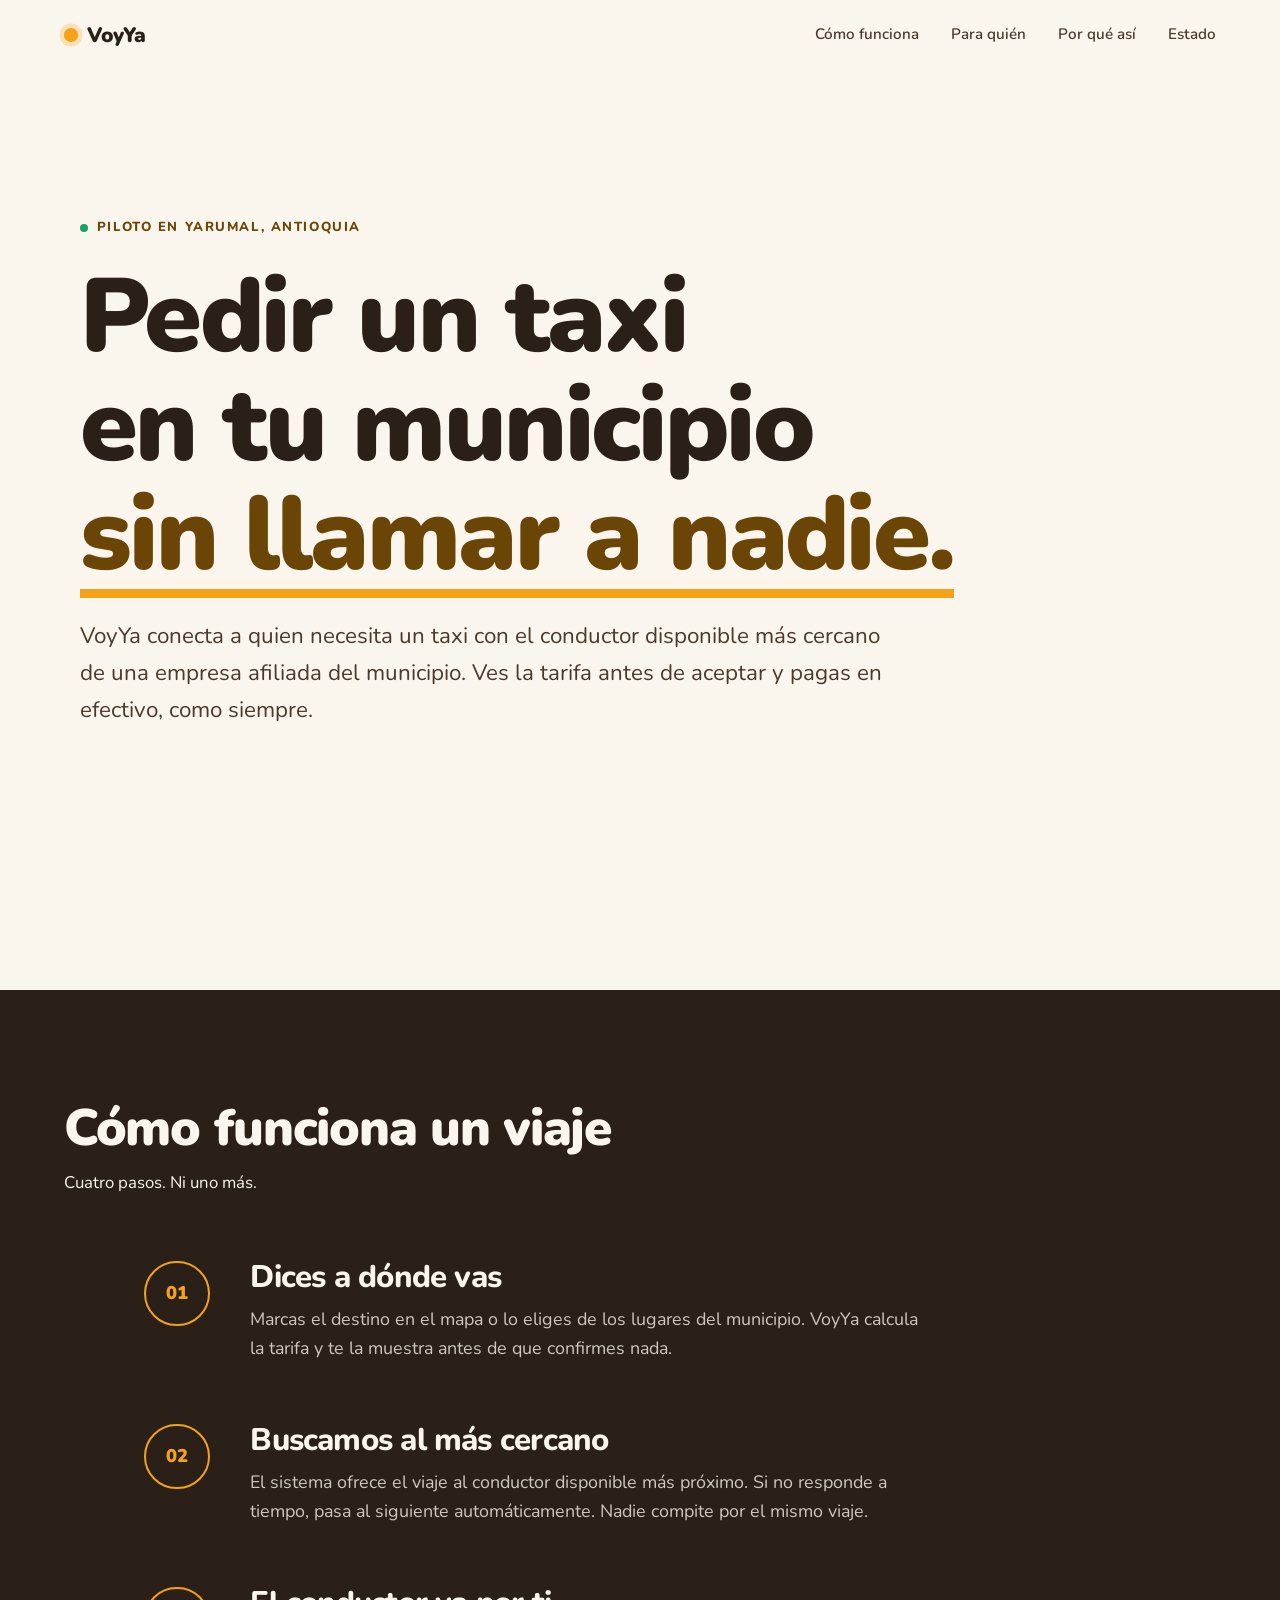
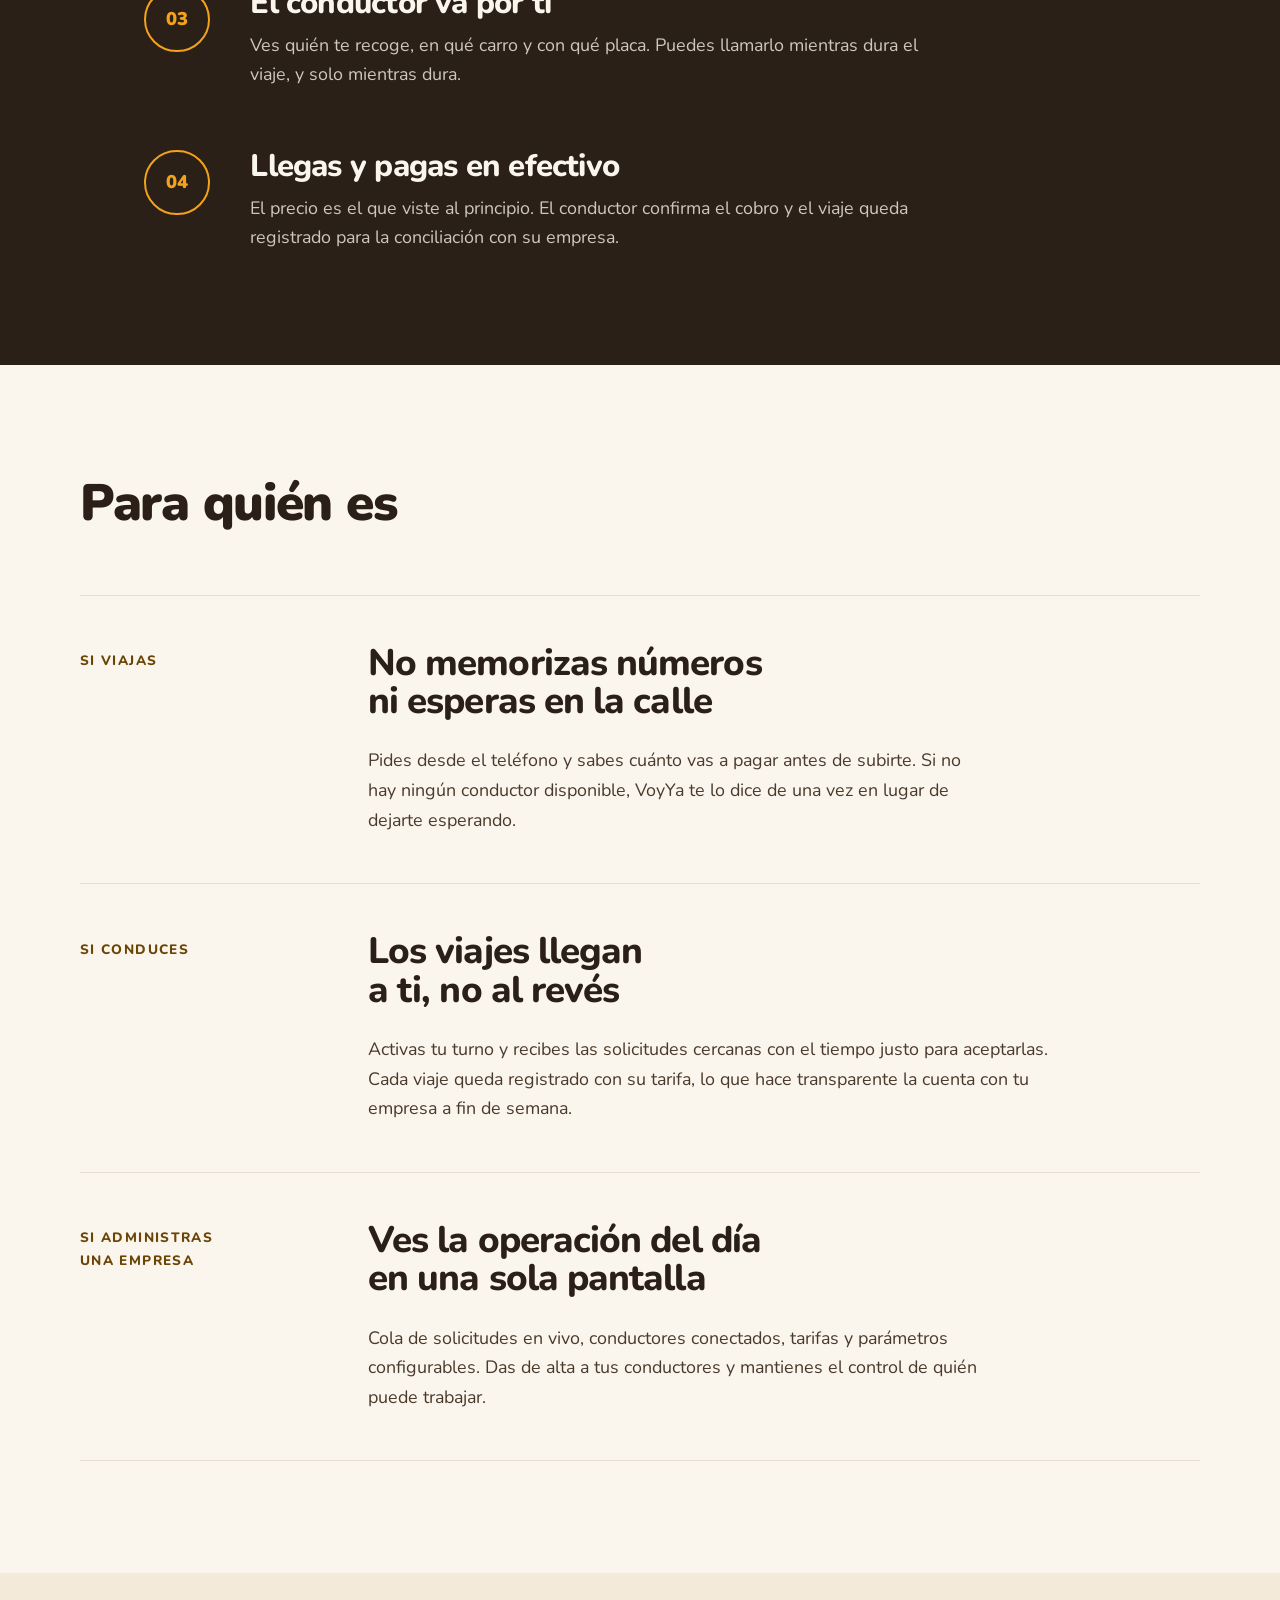
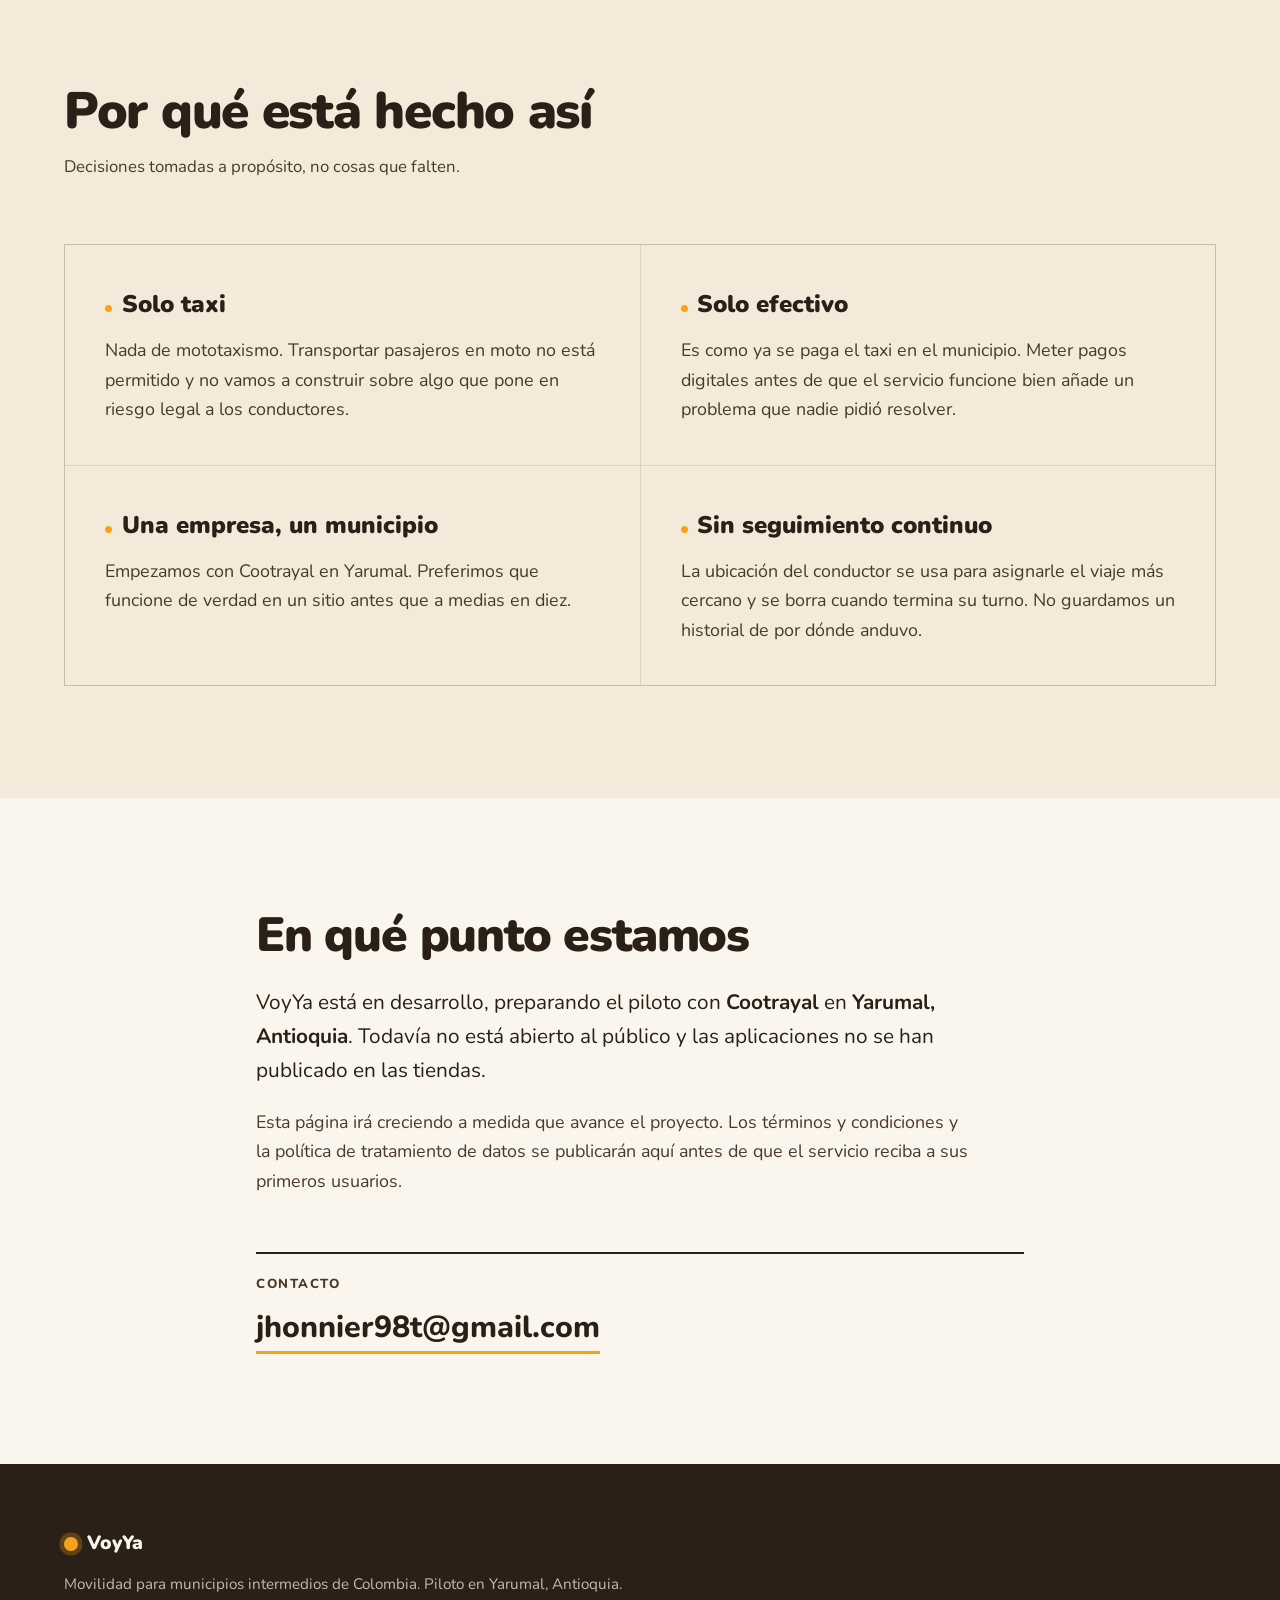
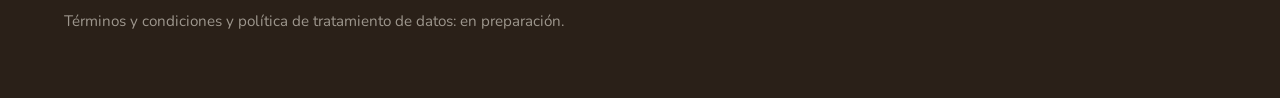
==== index.html @ 6c3c460a "updated email" ====
<!doctype html>
<html lang="es-CO">
  <head>
    <meta charset="utf-8" />
    <meta name="viewport" content="width=device-width, initial-scale=1" />
    <title>VoyYa — Taxi para municipios de Colombia</title>
    <meta
      name="description"
      content="VoyYa conecta pasajeros con taxis de empresas afiliadas en municipios intermedios de Colombia. Pides, te asignamos el conductor más cercano y pagas en efectivo. Piloto en Yarumal con Cootrayal."
    />
    <meta name="theme-color" content="#FBF6ED" />
    <link rel="icon" href="favicon.svg" type="image/svg+xml" />
    <meta
      property="og:title"
      content="VoyYa — Taxi para municipios de Colombia"
    />
    <meta
      property="og:description"
      content="Pides, te asignamos el conductor más cercano y pagas en efectivo. Piloto en Yarumal con Cootrayal."
    />
    <meta property="og:type" content="website" />
    <meta property="og:locale" content="es_CO" />
    <link rel="preconnect" href="https://fonts.googleapis.com" />
    <link rel="preconnect" href="https://fonts.gstatic.com" crossorigin />
    <link
      href="https://fonts.googleapis.com/css2?family=Nunito:ital,wght@0,400;0,600;0,800;0,900;1,400&display=swap"
      rel="stylesheet"
    />
    <link rel="stylesheet" href="styles.css" />
  </head>
  <body>
    <a class="skip" href="#contenido">Saltar al contenido</a>

    <header class="topbar">
      <a class="brand" href="#inicio" aria-label="VoyYa, inicio">
        <span class="brand-mark" aria-hidden="true"></span>
        <span class="brand-word">VoyYa</span>
      </a>
      <nav aria-label="Principal">
        <a href="#como-funciona">Cómo funciona</a>
        <a href="#para-quien">Para quién</a>
        <a href="#decisiones">Por qué así</a>
        <a href="#estado">Estado</a>
      </nav>
    </header>

    <main id="contenido">
      <section class="hero" id="inicio">
        <p class="eyebrow reveal">Piloto en Yarumal, Antioquia</p>
        <h1 class="reveal">
          Pedir un taxi en tu municipio<br />
          <em>sin llamar a nadie.</em>
        </h1>
        <p class="lede reveal">
          VoyYa conecta a quien necesita un taxi con el conductor disponible más
          cercano de una empresa afiliada del municipio. Ves la tarifa antes de
          aceptar y pagas en efectivo, como siempre.
        </p>
        <div class="hero-meta reveal">
          <div>
            <span class="hero-meta-value">Tarifa cerrada</span>
            <span class="hero-meta-label"
              >La ves antes de pedir. No cambia al final.</span
            >
          </div>
          <div>
            <span class="hero-meta-value">Efectivo</span>
            <span class="hero-meta-label"
              >Sin tarjetas, sin billeteras digitales.</span
            >
          </div>
          <div>
            <span class="hero-meta-value">Empresas del municipio</span>
            <span class="hero-meta-label"
              >Conductores afiliados, no particulares.</span
            >
          </div>
        </div>
      </section>

      <section class="route" id="como-funciona" aria-labelledby="t-como">
        <div class="section-head">
          <h2 id="t-como">Cómo funciona un viaje</h2>
          <p>Cuatro pasos. Ni uno más.</p>
        </div>

        <ol class="steps">
          <li class="step reveal">
            <span class="step-num" aria-hidden="true">01</span>
            <div class="step-body">
              <h3>Dices a dónde vas</h3>
              <p>
                Marcas el destino en el mapa o lo eliges de los lugares del
                municipio. VoyYa calcula la tarifa y te la muestra antes de que
                confirmes nada.
              </p>
            </div>
          </li>
          <li class="step reveal">
            <span class="step-num" aria-hidden="true">02</span>
            <div class="step-body">
              <h3>Buscamos al más cercano</h3>
              <p>
                El sistema ofrece el viaje al conductor disponible más próximo.
                Si no responde a tiempo, pasa al siguiente automáticamente.
                Nadie compite por el mismo viaje.
              </p>
            </div>
          </li>
          <li class="step reveal">
            <span class="step-num" aria-hidden="true">03</span>
            <div class="step-body">
              <h3>El conductor va por ti</h3>
              <p>
                Ves quién te recoge, en qué carro y con qué placa. Puedes
                llamarlo mientras dura el viaje, y solo mientras dura.
              </p>
            </div>
          </li>
          <li class="step reveal">
            <span class="step-num" aria-hidden="true">04</span>
            <div class="step-body">
              <h3>Llegas y pagas en efectivo</h3>
              <p>
                El precio es el que viste al principio. El conductor confirma el
                cobro y el viaje queda registrado para la conciliación con su
                empresa.
              </p>
            </div>
          </li>
        </ol>
      </section>

      <section class="audience" id="para-quien" aria-labelledby="t-quien">
        <div class="section-head">
          <h2 id="t-quien">Para quién es</h2>
        </div>

        <div class="band band-passenger reveal">
          <p class="band-tag">Si viajas</p>
          <h3>No memorizas números ni esperas en la calle</h3>
          <p>
            Pides desde el teléfono y sabes cuánto vas a pagar antes de subirte.
            Si no hay ningún conductor disponible, VoyYa te lo dice de una vez
            en lugar de dejarte esperando.
          </p>
        </div>

        <div class="band band-driver reveal">
          <p class="band-tag">Si conduces</p>
          <h3>Los viajes llegan a ti, no al revés</h3>
          <p>
            Activas tu turno y recibes las solicitudes cercanas con el tiempo
            justo para aceptarlas. Cada viaje queda registrado con su tarifa, lo
            que hace transparente la cuenta con tu empresa a fin de semana.
          </p>
        </div>

        <div class="band band-company reveal">
          <p class="band-tag">Si administras una empresa</p>
          <h3>Ves la operación del día en una sola pantalla</h3>
          <p>
            Cola de solicitudes en vivo, conductores conectados, tarifas y
            parámetros configurables. Das de alta a tus conductores y mantienes
            el control de quién puede trabajar.
          </p>
        </div>
      </section>

      <section class="decisions" id="decisiones" aria-labelledby="t-decisiones">
        <div class="section-head">
          <h2 id="t-decisiones">Por qué está hecho así</h2>
          <p>Decisiones tomadas a propósito, no cosas que falten.</p>
        </div>

        <dl class="reasons">
          <div class="reason reveal">
            <dt>Solo taxi</dt>
            <dd>
              Nada de mototaxismo. Transportar pasajeros en moto no está
              permitido y no vamos a construir sobre algo que pone en riesgo
              legal a los conductores.
            </dd>
          </div>
          <div class="reason reveal">
            <dt>Solo efectivo</dt>
            <dd>
              Es como ya se paga el taxi en el municipio. Meter pagos digitales
              antes de que el servicio funcione bien añade un problema que nadie
              pidió resolver.
            </dd>
          </div>
          <div class="reason reveal">
            <dt>Una empresa, un municipio</dt>
            <dd>
              Empezamos con Cootrayal en Yarumal. Preferimos que funcione de
              verdad en un sitio antes que a medias en diez.
            </dd>
          </div>
          <div class="reason reveal">
            <dt>Sin seguimiento continuo</dt>
            <dd>
              La ubicación del conductor se usa para asignarle el viaje más
              cercano y se borra cuando termina su turno. No guardamos un
              historial de por dónde anduvo.
            </dd>
          </div>
        </dl>
      </section>

      <section class="status" id="estado" aria-labelledby="t-estado">
        <div class="status-inner">
          <h2 id="t-estado">En qué punto estamos</h2>
          <p class="status-lede">
            VoyYa está en desarrollo, preparando el piloto con
            <strong>Cootrayal</strong> en <strong>Yarumal, Antioquia</strong>.
            Todavía no está abierto al público y las aplicaciones no se han
            publicado en las tiendas.
          </p>
          <p class="status-note">
            Esta página irá creciendo a medida que avance el proyecto. Los
            términos y condiciones y la política de tratamiento de datos se
            publicarán aquí antes de que el servicio reciba a sus primeros
            usuarios.
          </p>
          <div class="contact">
            <p class="contact-label">Contacto</p>
            <p class="contact-value">
              <a href="mailto:jhonnier98t@gmail.com">jhonnier98t@gmail.com</a>
            </p>
          </div>
        </div>
      </section>
    </main>

    <footer class="footer">
      <div class="footer-brand">
        <span class="brand-mark" aria-hidden="true"></span>
        <span>VoyYa</span>
      </div>
      <p class="footer-note">
        Movilidad para municipios intermedios de Colombia. Piloto en Yarumal,
        Antioquia.
      </p>
      <p class="footer-legal">
        Términos y condiciones y política de tratamiento de datos: en
        preparación.
      </p>
    </footer>

    <script src="main.js"></script>
  </body>
</html>
---- styles.css ----
:root {
  --cream: #fbf6ed;
  --cream-deep: #f3ead9;
  --espresso: #2a2018;
  --espresso-soft: #4a3a2c;
  --amber: #f4a21a;
  --amber-ink: #6b4505;
  --go: #12a46a;
  --rule: rgba(42, 32, 24, 0.12);
  --measure: 62ch;
  --pad: clamp(1.25rem, 5vw, 5rem);
  --font: 'Nunito', ui-rounded, 'Segoe UI Variable', 'Segoe UI', system-ui, -apple-system, sans-serif;
}

*,
*::before,
*::after {
  box-sizing: border-box;
}

html {
  scroll-behavior: smooth;
}

body {
  margin: 0;
  background: var(--cream);
  color: var(--espresso);
  font-family: var(--font);
  font-size: clamp(1rem, 0.96rem + 0.2vw, 1.125rem);
  line-height: 1.65;
  -webkit-font-smoothing: antialiased;
  overflow-x: hidden;
}

h1,
h2,
h3 {
  line-height: 1.05;
  letter-spacing: -0.025em;
  margin: 0;
  text-wrap: balance;
}

p {
  margin: 0;
  text-wrap: pretty;
}

a {
  color: inherit;
}

.skip {
  position: absolute;
  left: -9999px;
  top: 0;
  background: var(--espresso);
  color: var(--cream);
  padding: 0.75rem 1.25rem;
  z-index: 50;
  border-radius: 0 0 0.5rem 0;
}

.skip:focus {
  left: 0;
}

:focus-visible {
  outline: 3px solid var(--espresso);
  outline-offset: 3px;
  border-radius: 2px;
}

/* ---------- barra superior ---------- */

.topbar {
  position: sticky;
  top: 0;
  z-index: 20;
  display: flex;
  align-items: center;
  justify-content: space-between;
  gap: 1rem;
  padding: 1rem var(--pad);
  background: color-mix(in srgb, var(--cream) 86%, transparent);
  backdrop-filter: blur(10px);
  border-bottom: 1px solid transparent;
  transition: border-color 0.3s ease;
}

.topbar[data-stuck='true'] {
  border-bottom-color: var(--rule);
}

.brand {
  display: inline-flex;
  align-items: center;
  gap: 0.6rem;
  text-decoration: none;
  font-weight: 900;
  font-size: 1.3rem;
  letter-spacing: -0.03em;
}

.brand-mark {
  width: 0.85rem;
  height: 0.85rem;
  border-radius: 50%;
  background: var(--amber);
  box-shadow: 0 0 0 0.28rem color-mix(in srgb, var(--amber) 26%, transparent);
  flex: none;
}

.topbar nav {
  display: flex;
  gap: clamp(0.75rem, 2.5vw, 2rem);
  font-size: 0.95rem;
  font-weight: 600;
}

.topbar nav a {
  text-decoration: none;
  color: var(--espresso-soft);
  padding: 0.35rem 0;
  border-bottom: 2px solid transparent;
  transition:
    color 0.2s ease,
    border-color 0.2s ease;
}

.topbar nav a:hover {
  color: var(--espresso);
  border-bottom-color: var(--amber);
}

@media (max-width: 640px) {
  .topbar nav a:nth-child(3),
  .topbar nav a:nth-child(4) {
    display: none;
  }
}

/* ---------- hero ---------- */

.hero {
  padding: clamp(3.5rem, 11vw, 9rem) var(--pad) clamp(3rem, 8vw, 6rem);
  max-width: 78rem;
  margin-inline: auto;
}

.eyebrow {
  display: inline-flex;
  align-items: center;
  gap: 0.55rem;
  font-size: 0.82rem;
  font-weight: 800;
  letter-spacing: 0.12em;
  text-transform: uppercase;
  color: var(--amber-ink);
  margin-bottom: 1.5rem;
}

.eyebrow::before {
  content: '';
  width: 0.5rem;
  height: 0.5rem;
  border-radius: 50%;
  background: var(--go);
  flex: none;
}

.hero h1 {
  font-size: clamp(2.6rem, 8.5vw, 6.5rem);
  font-weight: 900;
  max-width: 16ch;
}

.hero h1 em {
  font-style: normal;
  color: var(--amber-ink);
  position: relative;
}

.hero h1 em::after {
  content: '';
  position: absolute;
  left: 0;
  right: 0;
  bottom: 0.08em;
  height: 0.09em;
  background: var(--amber);
  transform-origin: left;
  transform: scaleX(var(--underline, 0));
  transition: transform 0.9s cubic-bezier(0.22, 1, 0.36, 1) 0.35s;
}

.hero .lede {
  margin-top: 1.75rem;
  max-width: var(--measure);
  font-size: clamp(1.05rem, 1rem + 0.5vw, 1.4rem);
  color: var(--espresso-soft);
}

.hero-meta {
  margin-top: clamp(2.5rem, 6vw, 4.5rem);
  display: grid;
  gap: 1.75rem;
  grid-template-columns: repeat(auto-fit, minmax(15rem, 1fr));
  border-top: 1px solid var(--rule);
  padding-top: 2rem;
}

.hero-meta-value {
  display: block;
  font-weight: 800;
  font-size: 1.15rem;
  margin-bottom: 0.35rem;
}

.hero-meta-label {
  display: block;
  color: var(--espresso-soft);
  font-size: 0.97rem;
  line-height: 1.5;
}

/* ---------- ruta: cómo funciona ---------- */

.route {
  background: var(--espresso);
  color: var(--cream);
  padding: clamp(3.5rem, 9vw, 7rem) var(--pad);
}

.route .section-head h2,
.route .section-head p {
  color: var(--cream);
}

.section-head {
  max-width: 78rem;
  margin: 0 auto clamp(2.5rem, 6vw, 4rem);
}

.section-head h2 {
  font-size: clamp(1.9rem, 4.5vw, 3.2rem);
  font-weight: 900;
}

.section-head p {
  margin-top: 0.85rem;
  color: var(--espresso-soft);
  font-size: 1.05rem;
}

.steps {
  list-style: none;
  margin: 0 auto;
  padding: 0;
  max-width: 62rem;
  position: relative;
}

.steps::before {
  content: '';
  position: absolute;
  left: 1.45rem;
  top: 0.9rem;
  bottom: 3rem;
  width: 2px;
  background: color-mix(in srgb, var(--amber) 55%, transparent);
  transform-origin: top;
  transform: scaleY(var(--route-draw, 0));
  transition: transform 1.4s cubic-bezier(0.22, 1, 0.36, 1);
}

@media (min-width: 720px) {
  .steps::before {
    left: 2.05rem;
  }
}

.step {
  position: relative;
  display: grid;
  grid-template-columns: 3rem 1fr;
  gap: clamp(1rem, 3vw, 2.5rem);
  padding-bottom: clamp(2.5rem, 5vw, 3.75rem);
}

@media (min-width: 720px) {
  .step {
    grid-template-columns: 4.25rem 1fr;
  }
}

.step:last-child {
  padding-bottom: 0;
}

.step-num {
  position: relative;
  z-index: 1;
  display: grid;
  place-items: center;
  width: 2.9rem;
  height: 2.9rem;
  border-radius: 50%;
  background: var(--espresso);
  border: 2px solid var(--amber);
  color: var(--amber);
  font-weight: 900;
  font-size: 0.95rem;
  font-variant-numeric: tabular-nums;
}

@media (min-width: 720px) {
  .step-num {
    width: 4.1rem;
    height: 4.1rem;
    font-size: 1.15rem;
  }
}

.step h3 {
  font-size: clamp(1.3rem, 2.6vw, 1.95rem);
  font-weight: 800;
  margin-bottom: 0.7rem;
}

.step p {
  color: color-mix(in srgb, var(--cream) 78%, var(--espresso));
  max-width: var(--measure);
}

/* ---------- para quién ---------- */

.audience {
  padding: clamp(3.5rem, 9vw, 7rem) var(--pad);
  max-width: 78rem;
  margin-inline: auto;
}

.band {
  padding: clamp(1.75rem, 4vw, 3rem) 0;
  border-top: 1px solid var(--rule);
  display: grid;
  gap: 0.75rem clamp(1.5rem, 5vw, 4rem);
}

@media (min-width: 860px) {
  .band {
    grid-template-columns: 14rem 1fr;
    align-items: start;
  }
}

.band:last-child {
  border-bottom: 1px solid var(--rule);
}

.band-tag {
  font-weight: 800;
  font-size: 0.85rem;
  letter-spacing: 0.1em;
  text-transform: uppercase;
  color: var(--amber-ink);
  padding-top: 0.4rem;
}

.band h3 {
  font-size: clamp(1.4rem, 3.2vw, 2.3rem);
  font-weight: 800;
  max-width: 20ch;
}

.band p:not(.band-tag) {
  color: var(--espresso-soft);
  max-width: var(--measure);
  margin-top: 0.85rem;
}

@media (min-width: 860px) {
  .band h3,
  .band p:not(.band-tag) {
    grid-column: 2;
  }
}

/* ---------- decisiones ---------- */

.decisions {
  background: var(--cream-deep);
  padding: clamp(3.5rem, 9vw, 7rem) var(--pad);
}

.reasons {
  max-width: 78rem;
  margin: 0 auto;
  display: grid;
  gap: 1px;
  background: var(--rule);
  border: 1px solid var(--rule);
}

@media (min-width: 760px) {
  .reasons {
    grid-template-columns: 1fr 1fr;
  }
}

.reason {
  background: var(--cream-deep);
  padding: clamp(1.5rem, 3.5vw, 2.5rem);
}

.reason dt {
  font-weight: 900;
  font-size: clamp(1.15rem, 2.2vw, 1.5rem);
  margin-bottom: 0.7rem;
  display: flex;
  align-items: baseline;
  gap: 0.6rem;
}

.reason dt::before {
  content: '';
  width: 0.45rem;
  height: 0.45rem;
  border-radius: 50%;
  background: var(--amber);
  flex: none;
}

.reason dd {
  margin: 0;
  color: var(--espresso-soft);
  max-width: var(--measure);
}

/* ---------- estado ---------- */

.status {
  padding: clamp(3.5rem, 9vw, 7rem) var(--pad);
}

.status-inner {
  max-width: 48rem;
  margin-inline: auto;
}

.status h2 {
  font-size: clamp(1.9rem, 4.5vw, 3rem);
  font-weight: 900;
}

.status-lede {
  margin-top: 1.5rem;
  font-size: clamp(1.05rem, 1rem + 0.4vw, 1.3rem);
}

.status-note {
  margin-top: 1.25rem;
  color: var(--espresso-soft);
}

.contact {
  margin-top: clamp(2.25rem, 5vw, 3.5rem);
  border-top: 2px solid var(--espresso);
  padding-top: 1.25rem;
}

.contact-label {
  font-size: 0.82rem;
  font-weight: 800;
  letter-spacing: 0.12em;
  text-transform: uppercase;
  color: var(--espresso-soft);
}

.contact-value {
  margin-top: 0.4rem;
  font-size: clamp(1.3rem, 3vw, 1.9rem);
  font-weight: 800;
}

.contact-value a {
  text-decoration: none;
  border-bottom: 3px solid var(--amber);
  padding-bottom: 0.1em;
  transition: border-color 0.2s ease;
}

.contact-value a:hover {
  border-bottom-color: var(--espresso);
}

/* ---------- pie ---------- */

.footer {
  background: var(--espresso);
  color: color-mix(in srgb, var(--cream) 72%, var(--espresso));
  padding: clamp(2.5rem, 6vw, 4rem) var(--pad);
  display: grid;
  gap: 0.75rem;
}

.footer-brand {
  display: inline-flex;
  align-items: center;
  gap: 0.6rem;
  font-weight: 900;
  font-size: 1.2rem;
  color: var(--cream);
}

.footer-note,
.footer-legal {
  font-size: 0.95rem;
  max-width: var(--measure);
}

.footer-legal {
  color: color-mix(in srgb, var(--cream) 55%, var(--espresso));
}

/* ---------- entrada ---------- */

.reveal {
  opacity: 0;
  transform: translateY(18px);
  transition:
    opacity 0.75s cubic-bezier(0.22, 1, 0.36, 1),
    transform 0.75s cubic-bezier(0.22, 1, 0.36, 1);
}

.reveal[data-shown='true'] {
  opacity: 1;
  transform: none;
}

@media (prefers-reduced-motion: reduce) {
  html {
    scroll-behavior: auto;
  }

  .reveal {
    opacity: 1;
    transform: none;
    transition: none;
  }

  .steps::before {
    transform: scaleY(1);
    transition: none;
  }

  .hero h1 em::after {
    transform: scaleX(1);
    transition: none;
  }
}
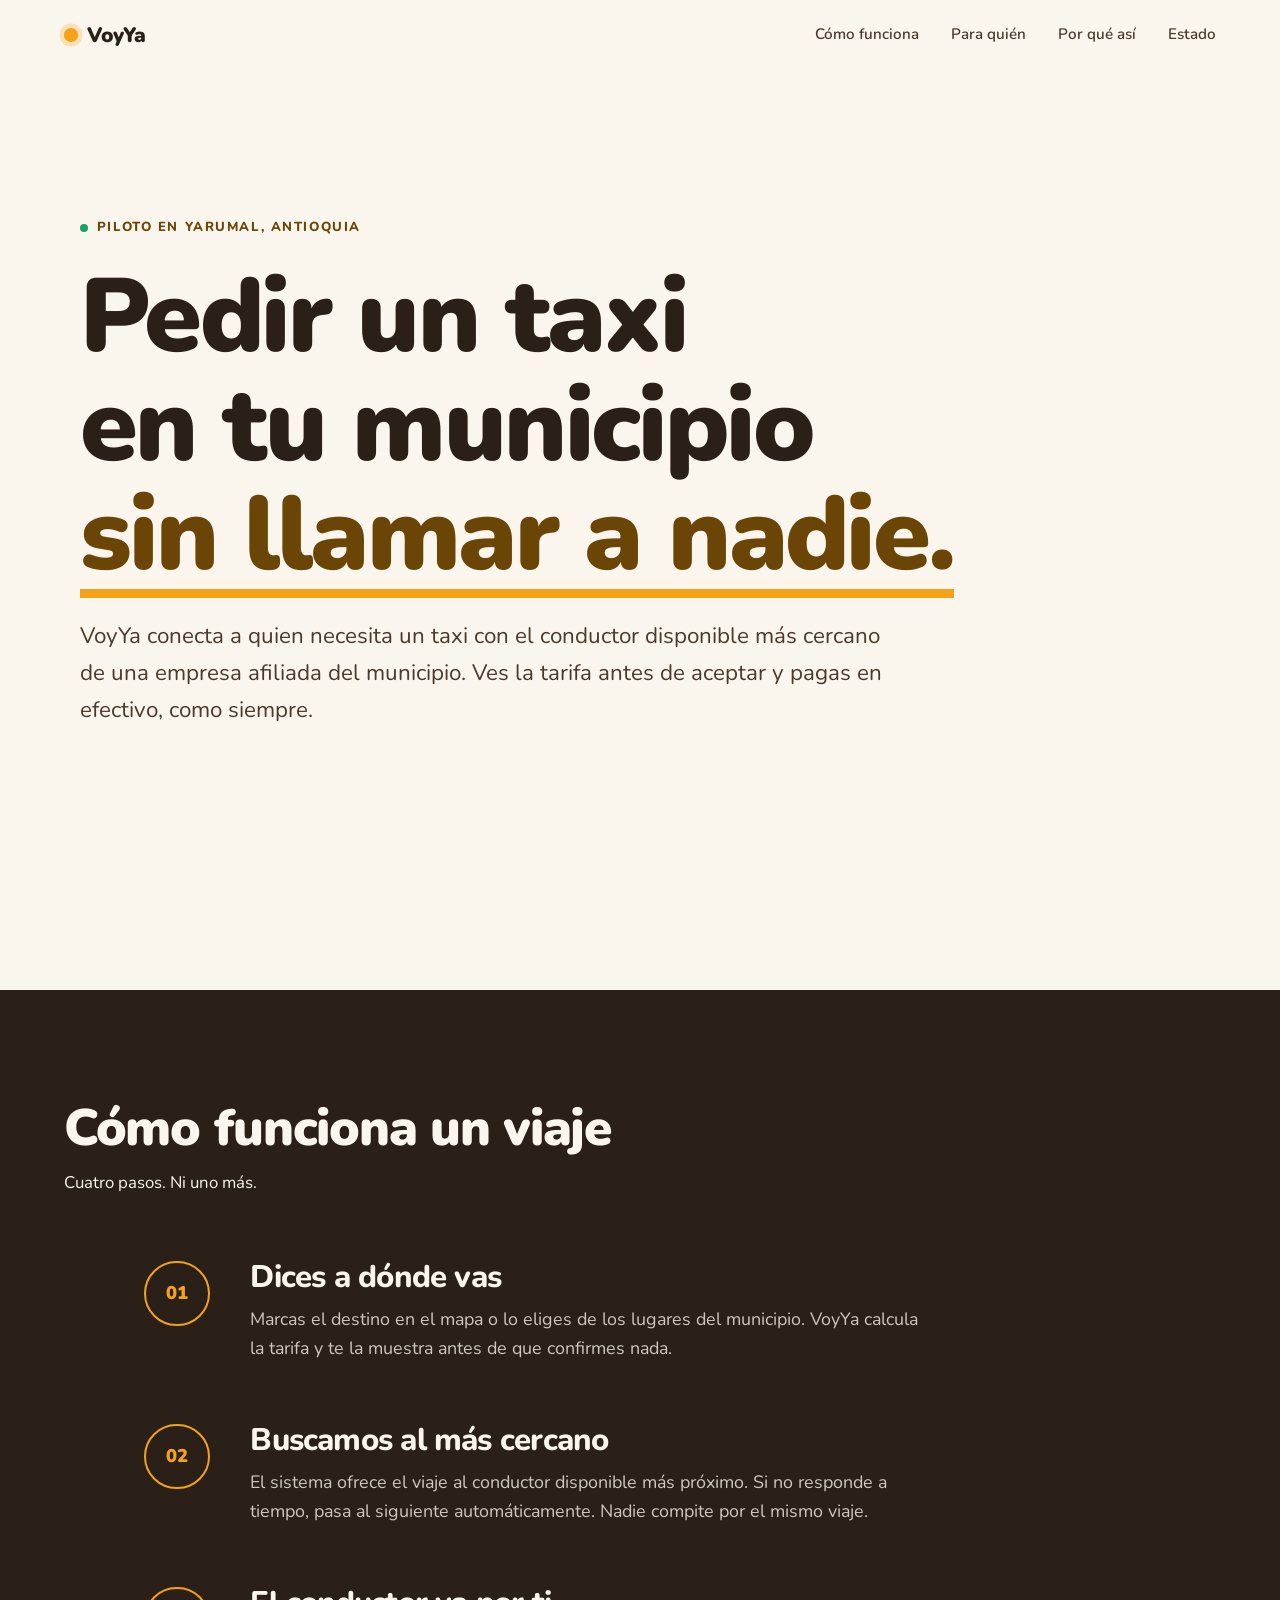
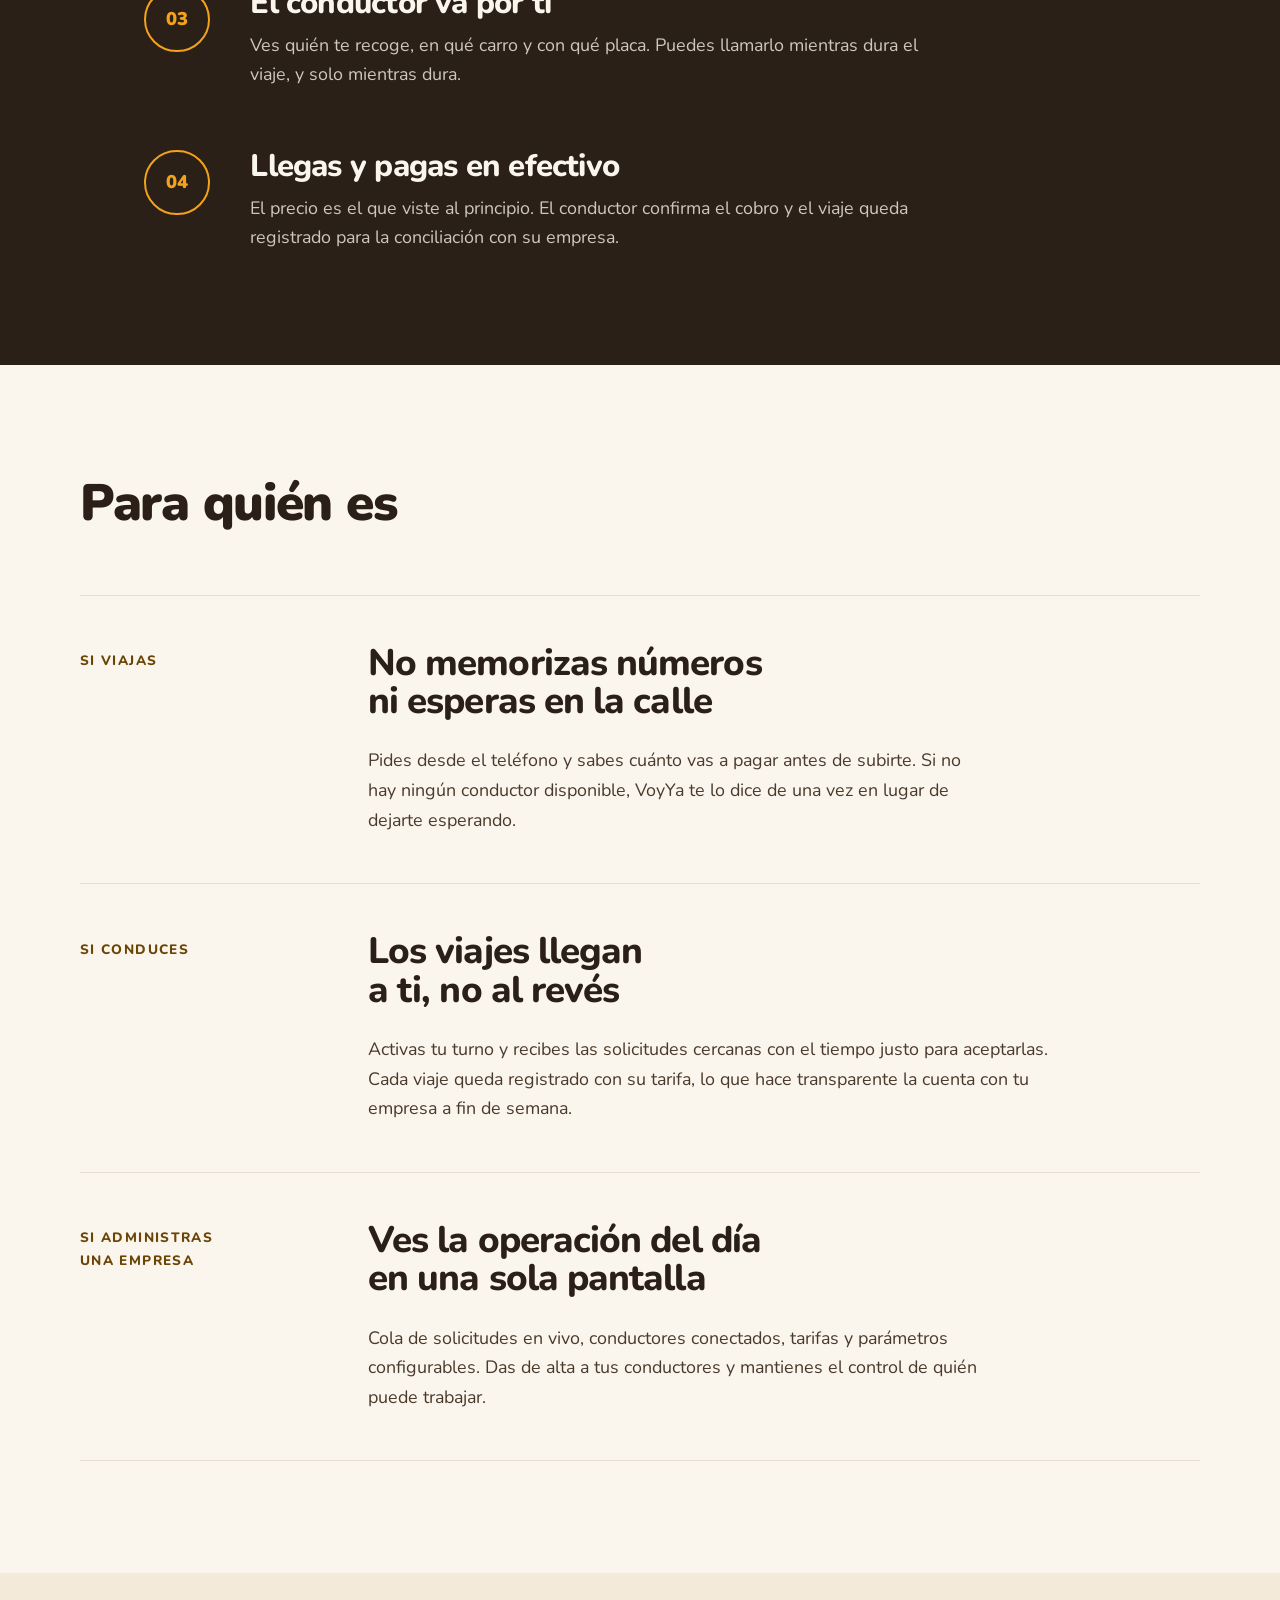
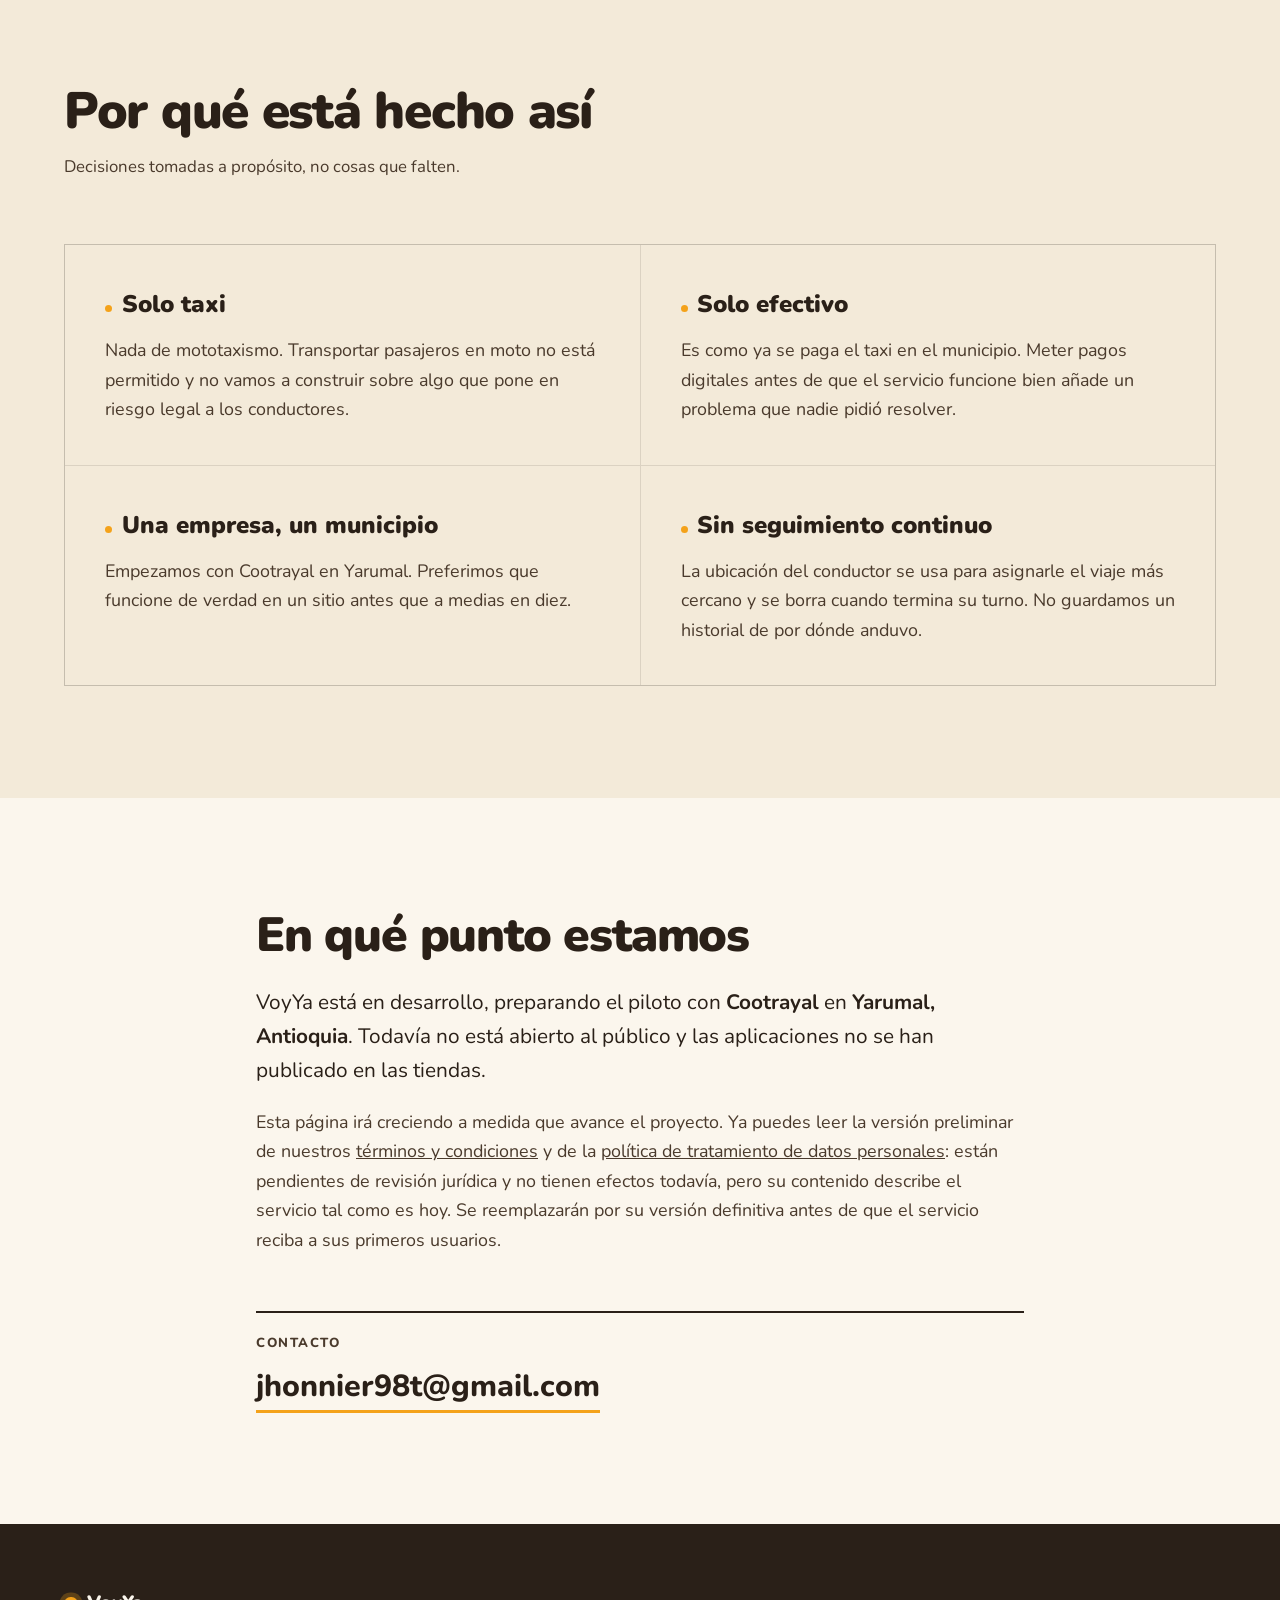
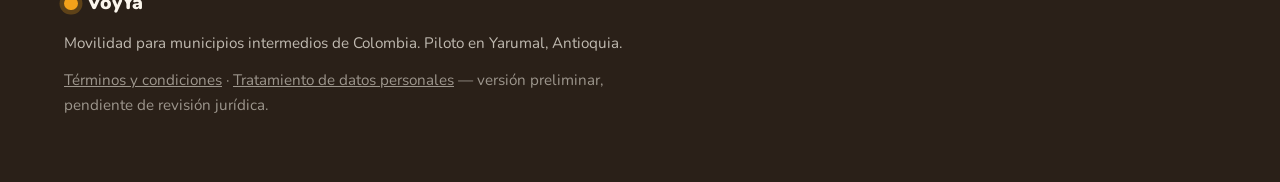
==== commit 73d088e7: "feat: términos y condiciones y política de tratamiento de datos Publica las dos páginas legales que " ====
--- a/index.html
+++ b/index.html
@@ -218,10 +218,15 @@
             publicado en las tiendas.
           </p>
           <p class="status-note">
-            Esta página irá creciendo a medida que avance el proyecto. Los
-            términos y condiciones y la política de tratamiento de datos se
-            publicarán aquí antes de que el servicio reciba a sus primeros
-            usuarios.
+            Esta página irá creciendo a medida que avance el proyecto. Ya
+            puedes leer la versión preliminar de nuestros
+            <a href="terms.html">términos y condiciones</a> y de la
+            <a href="privacy-policy.html"
+              >política de tratamiento de datos personales</a
+            >: están pendientes de revisión jurídica y no tienen efectos
+            todavía, pero su contenido describe el servicio tal como es hoy.
+            Se reemplazarán por su versión definitiva antes de que el
+            servicio reciba a sus primeros usuarios.
           </p>
           <div class="contact">
             <p class="contact-label">Contacto</p>
@@ -243,8 +248,9 @@
         Antioquia.
       </p>
       <p class="footer-legal">
-        Términos y condiciones y política de tratamiento de datos: en
-        preparación.
+        <a href="terms.html">Términos y condiciones</a> ·
+        <a href="privacy-policy.html">Tratamiento de datos personales</a> —
+        versión preliminar, pendiente de revisión jurídica.
       </p>
     </footer>
 
--- a/styles.css
+++ b/styles.css
@@ -496,6 +496,268 @@
   border-bottom-color: var(--espresso);
 }
 
+/* ---------- páginas legales ---------- */
+
+.legal-page {
+  padding: clamp(2rem, 5vw, 3rem) var(--pad) clamp(4rem, 9vw, 7rem);
+  max-width: 78rem;
+  margin-inline: auto;
+}
+
+.legal-back {
+  display: inline-flex;
+  align-items: center;
+  gap: 0.4rem;
+  font-weight: 700;
+  font-size: 0.9rem;
+  color: var(--espresso-soft);
+  text-decoration: none;
+  margin-bottom: 2rem;
+}
+
+.legal-back:hover {
+  color: var(--espresso);
+}
+
+.legal-title {
+  font-size: clamp(2rem, 5vw, 3.2rem);
+  font-weight: 900;
+  max-width: 26ch;
+}
+
+.legal-meta {
+  margin-top: 1rem;
+  color: var(--espresso-soft);
+  font-size: 0.95rem;
+  max-width: var(--measure);
+}
+
+.legal-notice {
+  margin-top: 2rem;
+  background: var(--espresso);
+  color: var(--cream);
+  border-left: 6px solid var(--amber);
+  padding: clamp(1.25rem, 3vw, 2rem);
+  display: grid;
+  gap: 0.6rem;
+  max-width: 62rem;
+}
+
+.legal-notice p {
+  color: color-mix(in srgb, var(--cream) 82%, transparent);
+}
+
+.legal-notice strong {
+  color: var(--cream);
+}
+
+.legal-layout {
+  margin-top: clamp(3rem, 6vw, 4.5rem);
+  display: grid;
+  gap: clamp(2rem, 5vw, 3.5rem);
+}
+
+@media (min-width: 960px) {
+  .legal-layout {
+    grid-template-columns: 15rem minmax(0, var(--measure));
+    align-items: start;
+  }
+}
+
+.legal-toc-label {
+  font-size: 0.78rem;
+  font-weight: 800;
+  letter-spacing: 0.1em;
+  text-transform: uppercase;
+  color: var(--amber-ink);
+  margin-bottom: 0.85rem;
+}
+
+.legal-toc ol {
+  list-style: none;
+  margin: 0;
+  padding: 0;
+  display: grid;
+  gap: 0.55rem;
+  border-left: 2px solid var(--rule);
+}
+
+.legal-toc a {
+  display: block;
+  padding: 0.15rem 0 0.15rem 1rem;
+  margin-left: -2px;
+  text-decoration: none;
+  color: var(--espresso-soft);
+  font-size: 0.92rem;
+  border-left: 2px solid transparent;
+  transition:
+    color 0.2s ease,
+    border-color 0.2s ease;
+}
+
+.legal-toc a:hover {
+  color: var(--espresso);
+  border-left-color: var(--amber);
+}
+
+@media (min-width: 960px) {
+  .legal-toc {
+    position: sticky;
+    top: 5.5rem;
+  }
+}
+
+.legal-body {
+  max-width: var(--measure);
+}
+
+.legal-section {
+  padding-top: clamp(2.25rem, 4vw, 3.25rem);
+  border-top: 1px solid var(--rule);
+  scroll-margin-top: 5.5rem;
+}
+
+.legal-section:first-child {
+  border-top: none;
+  padding-top: 0;
+}
+
+.legal-section h2 {
+  font-size: clamp(1.3rem, 2.4vw, 1.85rem);
+  font-weight: 800;
+  margin-bottom: 1rem;
+}
+
+.legal-section h3 {
+  font-size: 1.08rem;
+  font-weight: 800;
+  margin-top: 1.6rem;
+  margin-bottom: 0.6rem;
+}
+
+.legal-section p {
+  color: var(--espresso-soft);
+}
+
+.legal-section p + p {
+  margin-top: 0.9rem;
+}
+
+.legal-section ul,
+.legal-section ol {
+  margin-top: 0.9rem;
+  padding-left: 1.3rem;
+  display: grid;
+  gap: 0.5rem;
+  color: var(--espresso-soft);
+}
+
+.legal-section li + ul,
+.legal-section li + ol {
+  margin-top: 0.5rem;
+}
+
+.legal-section strong {
+  color: var(--espresso);
+}
+
+.legal-table-wrap {
+  margin-top: 1.1rem;
+  overflow-x: auto;
+}
+
+.legal-table {
+  width: 100%;
+  min-width: 32rem;
+  border-collapse: collapse;
+  font-size: 0.9rem;
+}
+
+.legal-table th,
+.legal-table td {
+  text-align: left;
+  padding: 0.65rem 0.85rem;
+  border: 1px solid var(--rule);
+  vertical-align: top;
+  color: var(--espresso-soft);
+}
+
+.legal-table th {
+  background: var(--cream-deep);
+  font-weight: 800;
+  color: var(--espresso);
+}
+
+.legal-placeholder-box {
+  margin-top: 1.25rem;
+  border: 2px dashed var(--espresso);
+  background: var(--cream-deep);
+  padding: clamp(1.1rem, 3vw, 1.5rem);
+  display: grid;
+  gap: 0.75rem;
+}
+
+.legal-placeholder-flag {
+  display: inline-flex;
+  align-self: start;
+  background: var(--amber);
+  color: var(--espresso);
+  font-weight: 900;
+  font-size: 0.72rem;
+  letter-spacing: 0.08em;
+  text-transform: uppercase;
+  padding: 0.3rem 0.65rem;
+  border-radius: 999px;
+}
+
+.legal-placeholder-box dl {
+  margin: 0;
+  display: grid;
+  gap: 0.65rem;
+}
+
+.legal-placeholder-box dt {
+  font-weight: 700;
+  font-size: 0.82rem;
+  color: var(--espresso-soft);
+}
+
+.legal-placeholder-box dd {
+  margin: 0.15rem 0 0;
+  font-weight: 800;
+  font-family: ui-monospace, SFMono-Regular, Menlo, Consolas, monospace;
+  color: var(--espresso);
+  font-size: 1.02rem;
+}
+
+mark.legal-todo {
+  background: var(--amber);
+  color: var(--espresso);
+  font-weight: 800;
+  padding: 0.05em 0.4em;
+  border-radius: 3px;
+  font-family: ui-monospace, SFMono-Regular, Menlo, Consolas, monospace;
+  font-size: 0.92em;
+}
+
+.legal-cross-link {
+  margin-top: 3.5rem;
+  padding-top: 2rem;
+  border-top: 1px solid var(--rule);
+  font-size: 0.95rem;
+  color: var(--espresso-soft);
+}
+
+.legal-cross-link a {
+  font-weight: 800;
+  border-bottom: 2px solid var(--amber);
+  text-decoration: none;
+}
+
+.legal-cross-link a:hover {
+  border-bottom-color: var(--espresso);
+}
+
 /* ---------- pie ---------- */
 
 .footer {
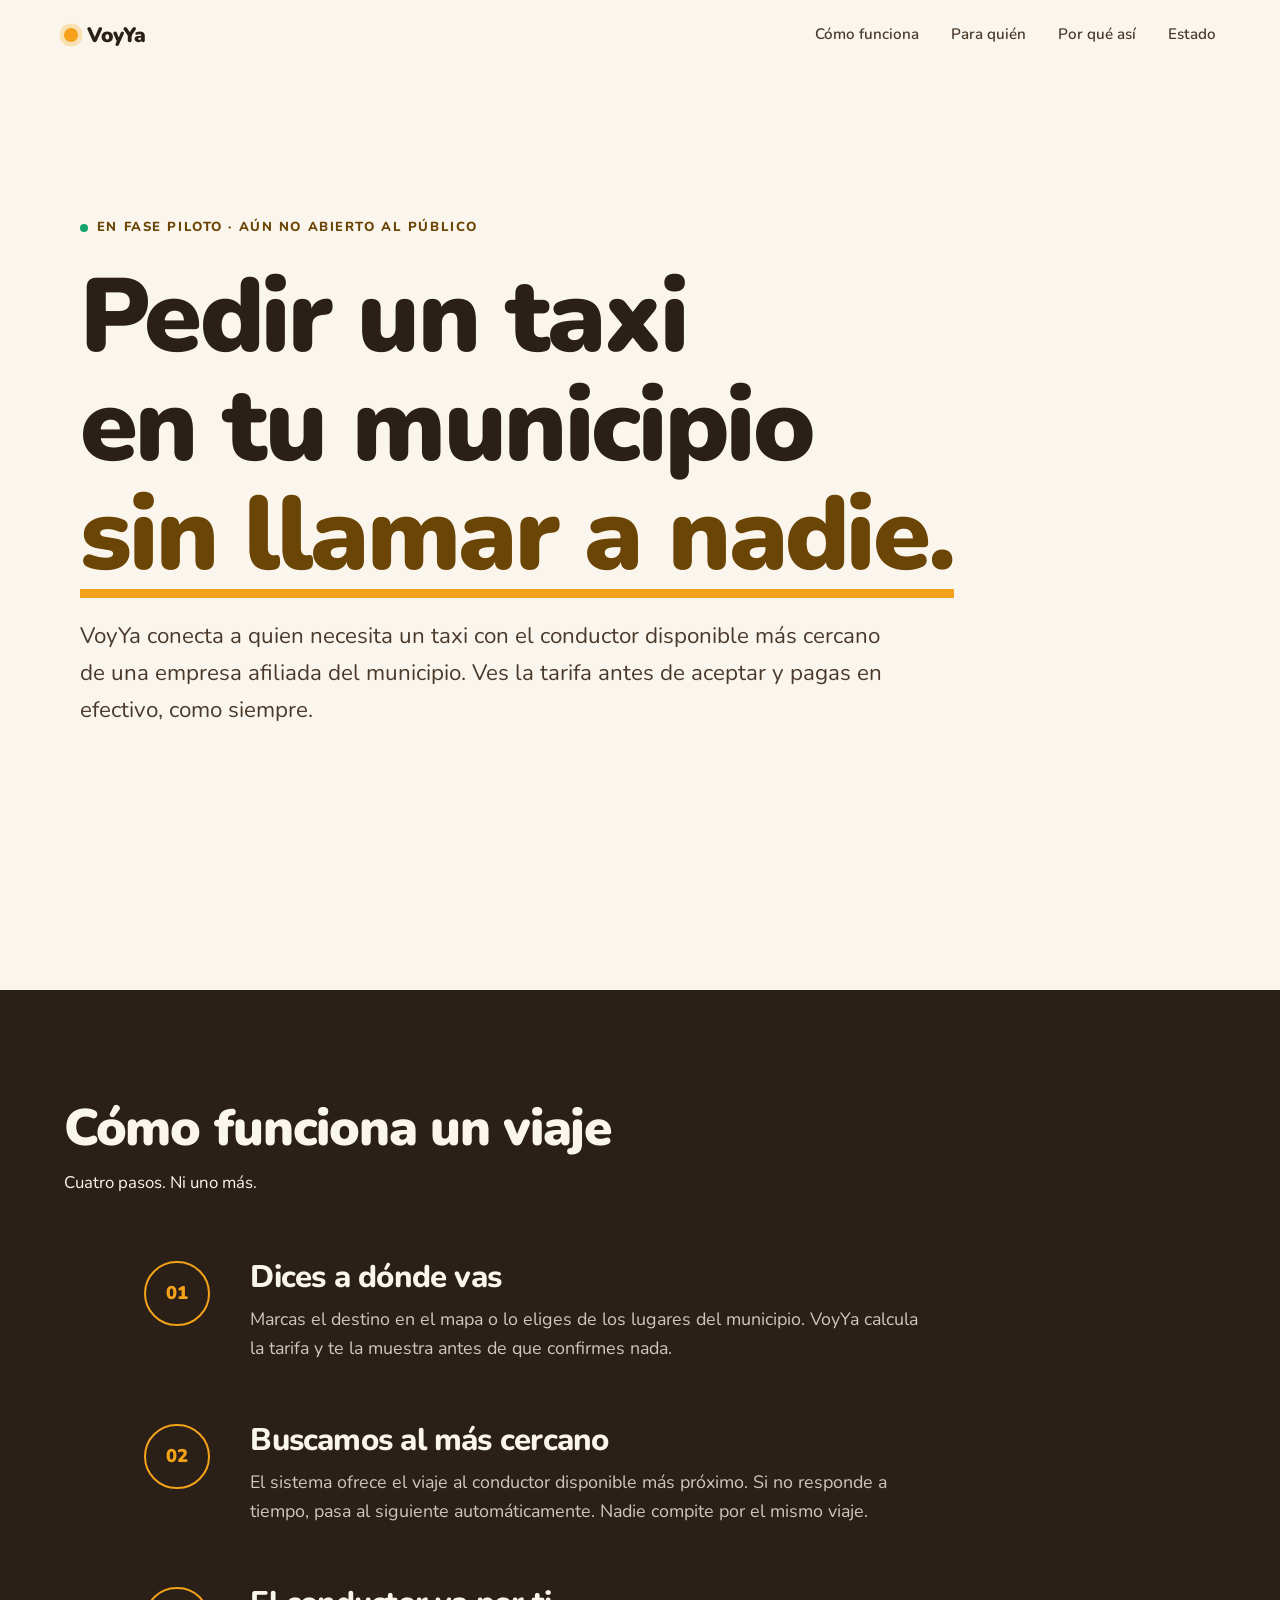
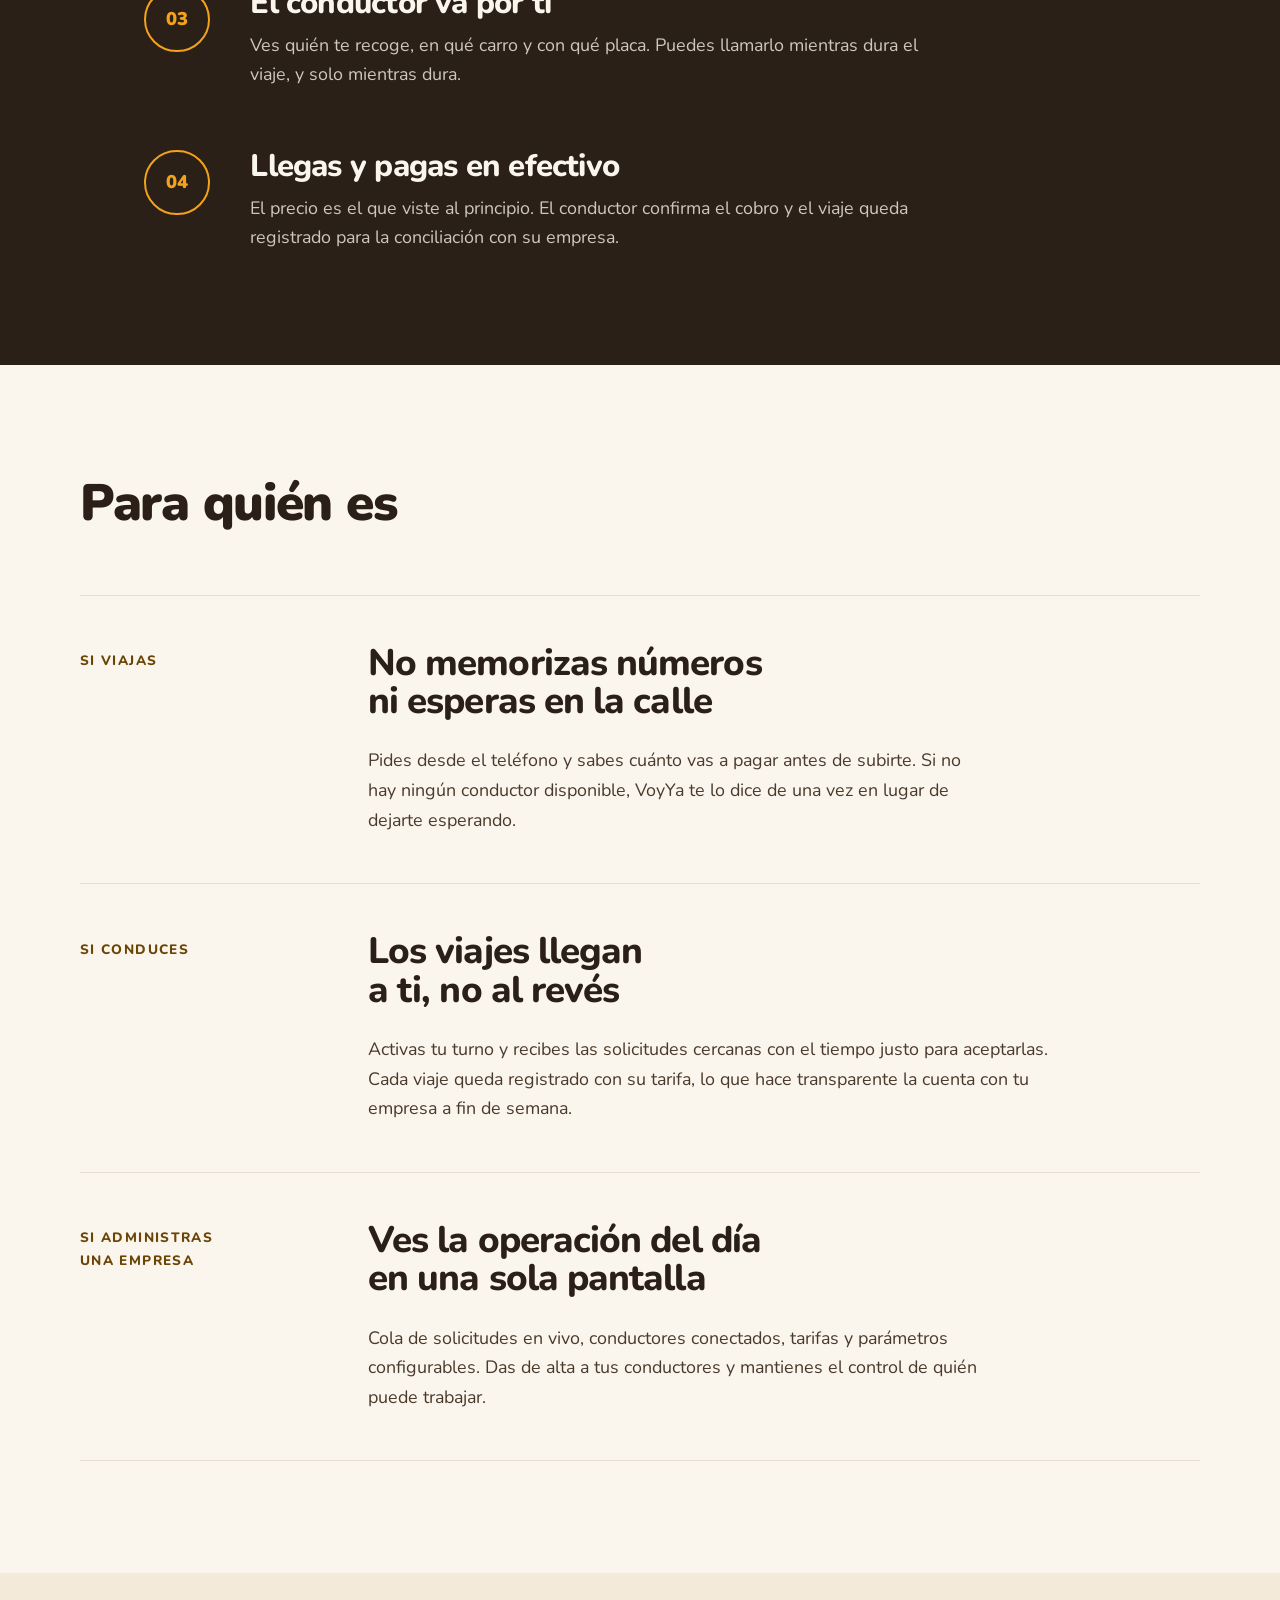
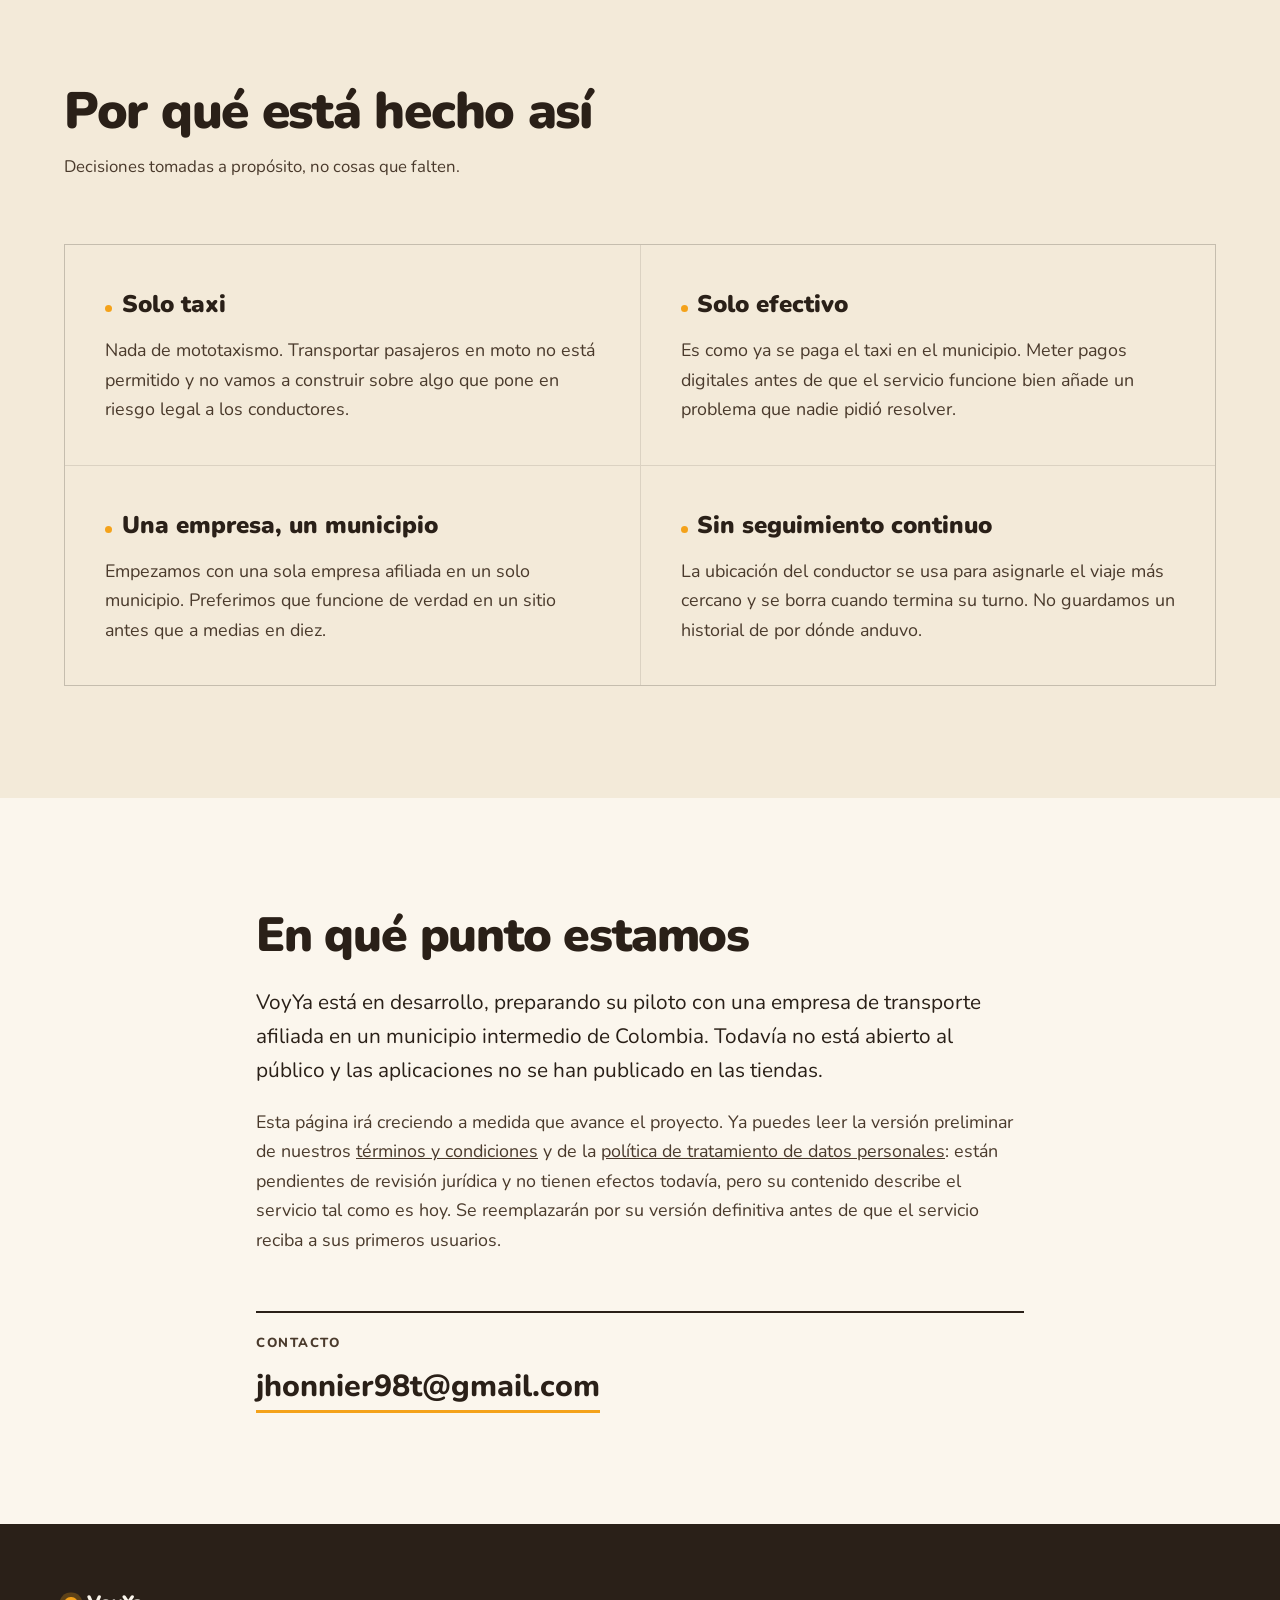
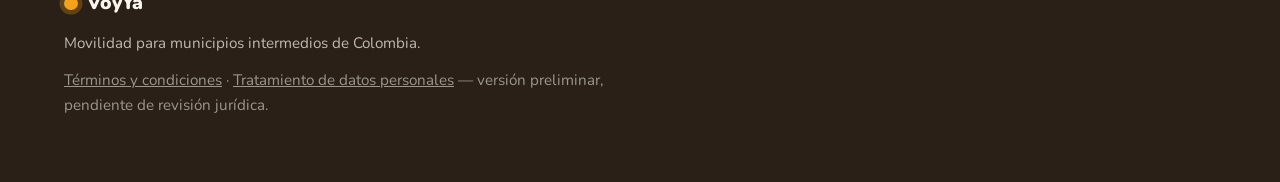
==== commit 3f8e25e2: "refactor: describir empresas y municipios en términos genéricos El sitio nombraba a la empresa y el " ====
--- a/index.html
+++ b/index.html
@@ -6,7 +6,7 @@
     <title>VoyYa — Taxi para municipios de Colombia</title>
     <meta
       name="description"
-      content="VoyYa conecta pasajeros con taxis de empresas afiliadas en municipios intermedios de Colombia. Pides, te asignamos el conductor más cercano y pagas en efectivo. Piloto en Yarumal con Cootrayal."
+      content="VoyYa conecta pasajeros con taxis de empresas afiliadas en municipios intermedios de Colombia. Pides, te asignamos el conductor más cercano y pagas en efectivo. En fase piloto, todavía no abierto al público."
     />
     <meta name="theme-color" content="#FBF6ED" />
     <link rel="icon" href="favicon.svg" type="image/svg+xml" />
@@ -16,7 +16,7 @@
     />
     <meta
       property="og:description"
-      content="Pides, te asignamos el conductor más cercano y pagas en efectivo. Piloto en Yarumal con Cootrayal."
+      content="Pides, te asignamos el conductor más cercano y pagas en efectivo. En fase piloto, todavía no abierto al público."
     />
     <meta property="og:type" content="website" />
     <meta property="og:locale" content="es_CO" />
@@ -46,7 +46,7 @@
 
     <main id="contenido">
       <section class="hero" id="inicio">
-        <p class="eyebrow reveal">Piloto en Yarumal, Antioquia</p>
+        <p class="eyebrow reveal">En fase piloto · aún no abierto al público</p>
         <h1 class="reveal">
           Pedir un taxi en tu municipio<br />
           <em>sin llamar a nadie.</em>
@@ -193,8 +193,9 @@
           <div class="reason reveal">
             <dt>Una empresa, un municipio</dt>
             <dd>
-              Empezamos con Cootrayal en Yarumal. Preferimos que funcione de
-              verdad en un sitio antes que a medias en diez.
+              Empezamos con una sola empresa afiliada en un solo municipio.
+              Preferimos que funcione de verdad en un sitio antes que a
+              medias en diez.
             </dd>
           </div>
           <div class="reason reveal">
@@ -212,8 +213,8 @@
         <div class="status-inner">
           <h2 id="t-estado">En qué punto estamos</h2>
           <p class="status-lede">
-            VoyYa está en desarrollo, preparando el piloto con
-            <strong>Cootrayal</strong> en <strong>Yarumal, Antioquia</strong>.
+            VoyYa está en desarrollo, preparando su piloto con una empresa de
+            transporte afiliada en un municipio intermedio de Colombia.
             Todavía no está abierto al público y las aplicaciones no se han
             publicado en las tiendas.
           </p>
@@ -244,8 +245,7 @@
         <span>VoyYa</span>
       </div>
       <p class="footer-note">
-        Movilidad para municipios intermedios de Colombia. Piloto en Yarumal,
-        Antioquia.
+        Movilidad para municipios intermedios de Colombia.
       </p>
       <p class="footer-legal">
         <a href="terms.html">Términos y condiciones</a> ·
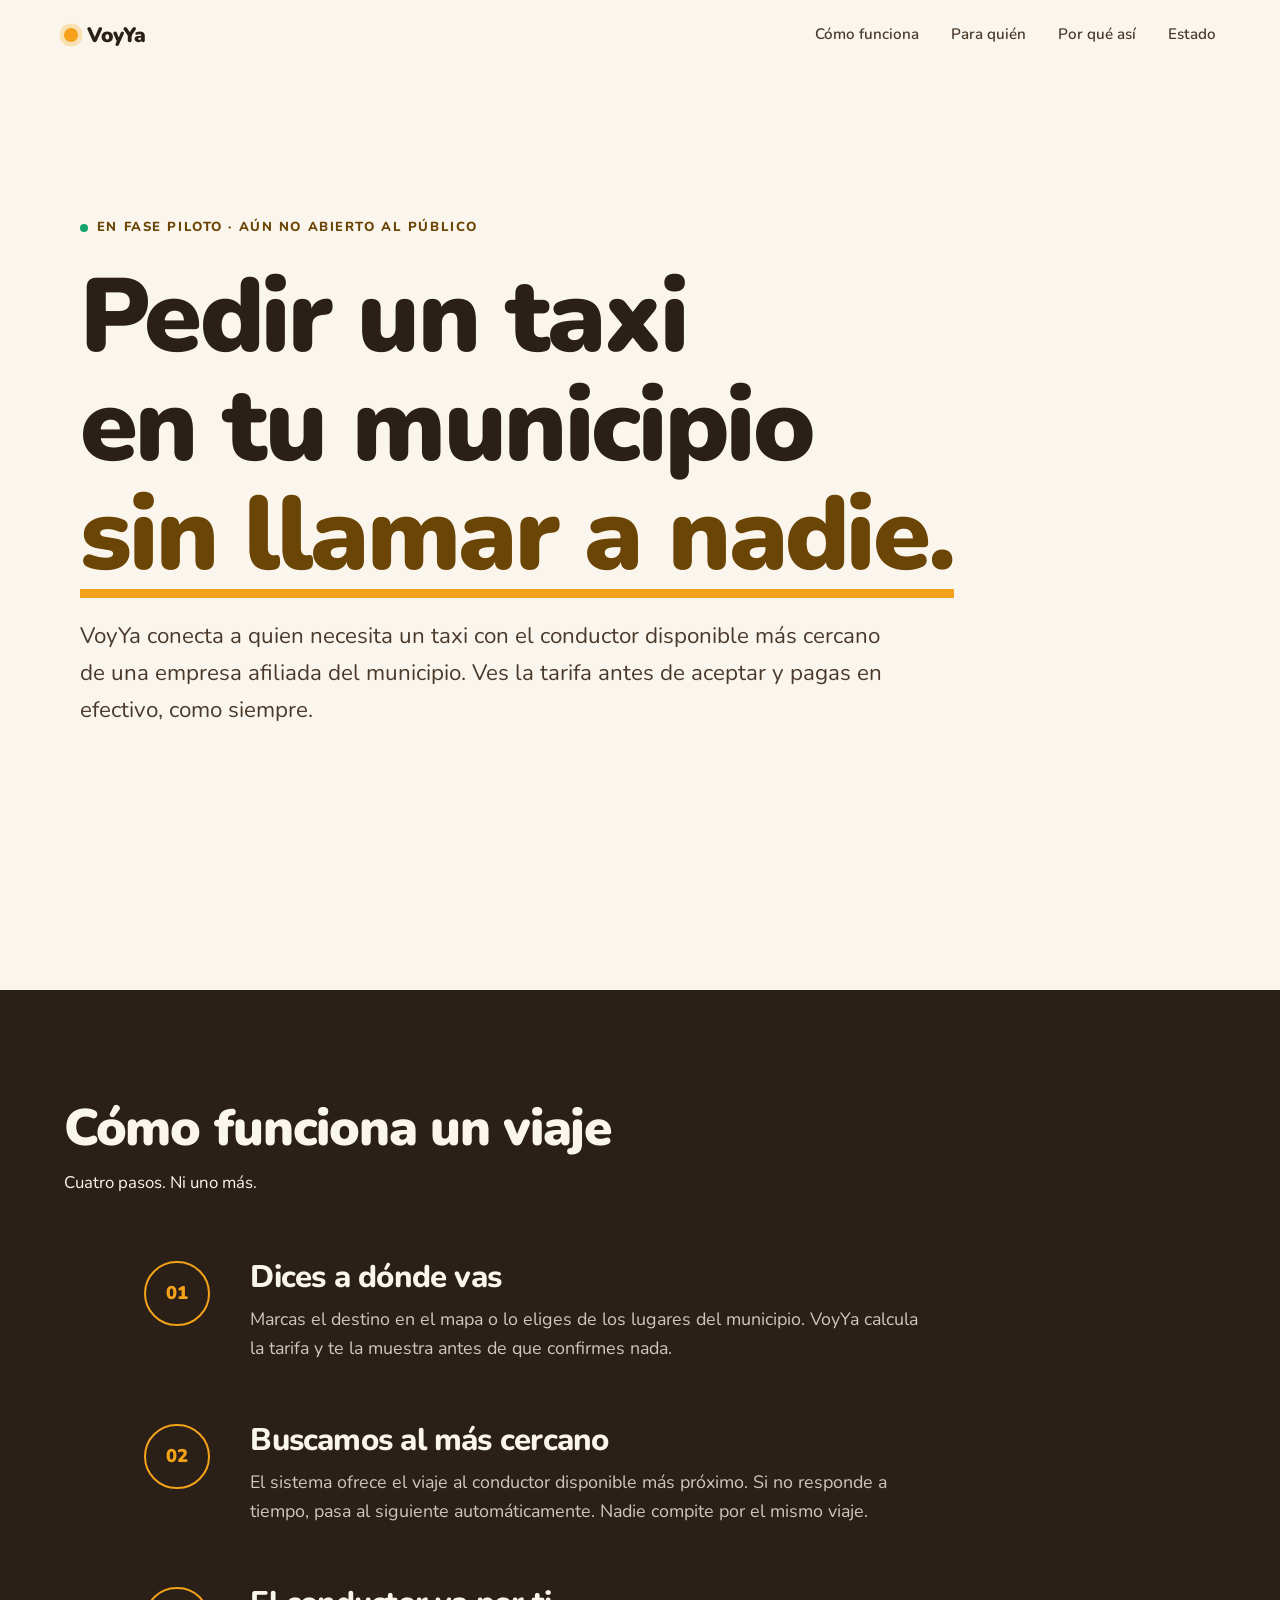
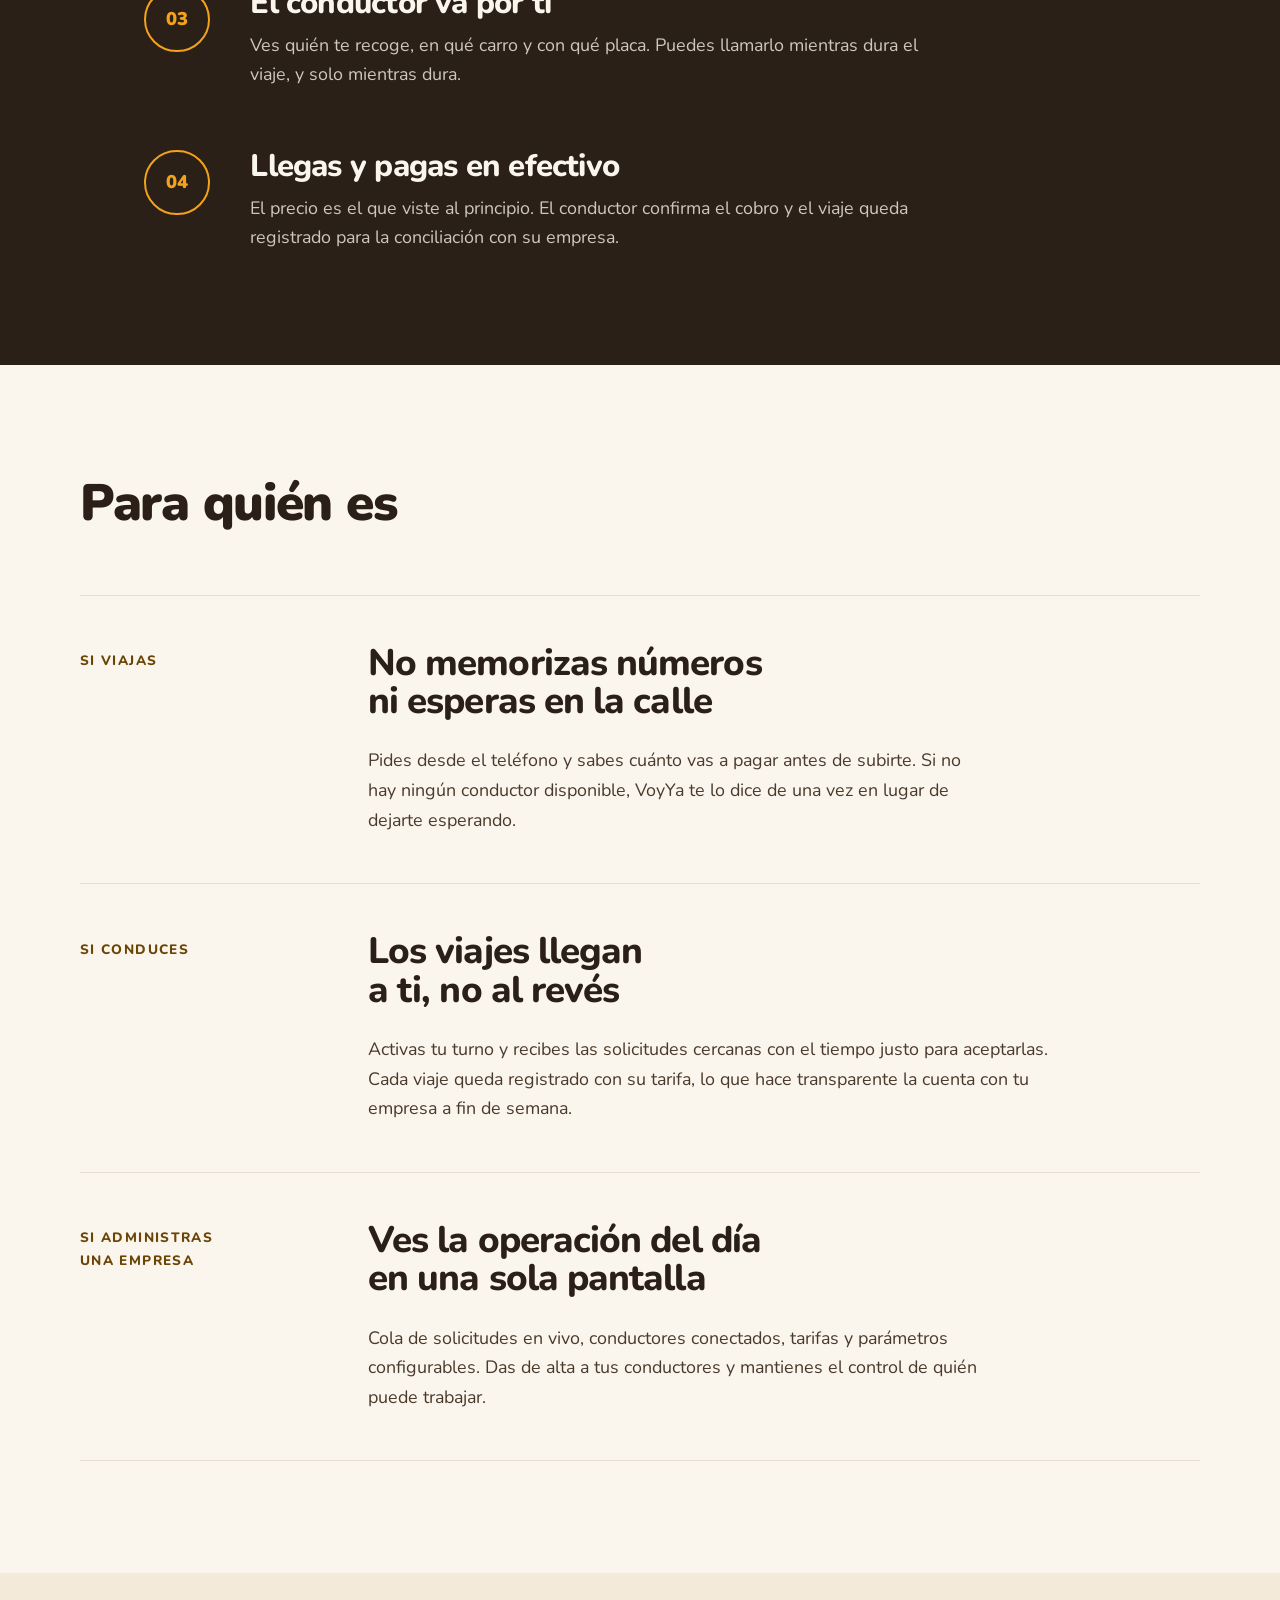
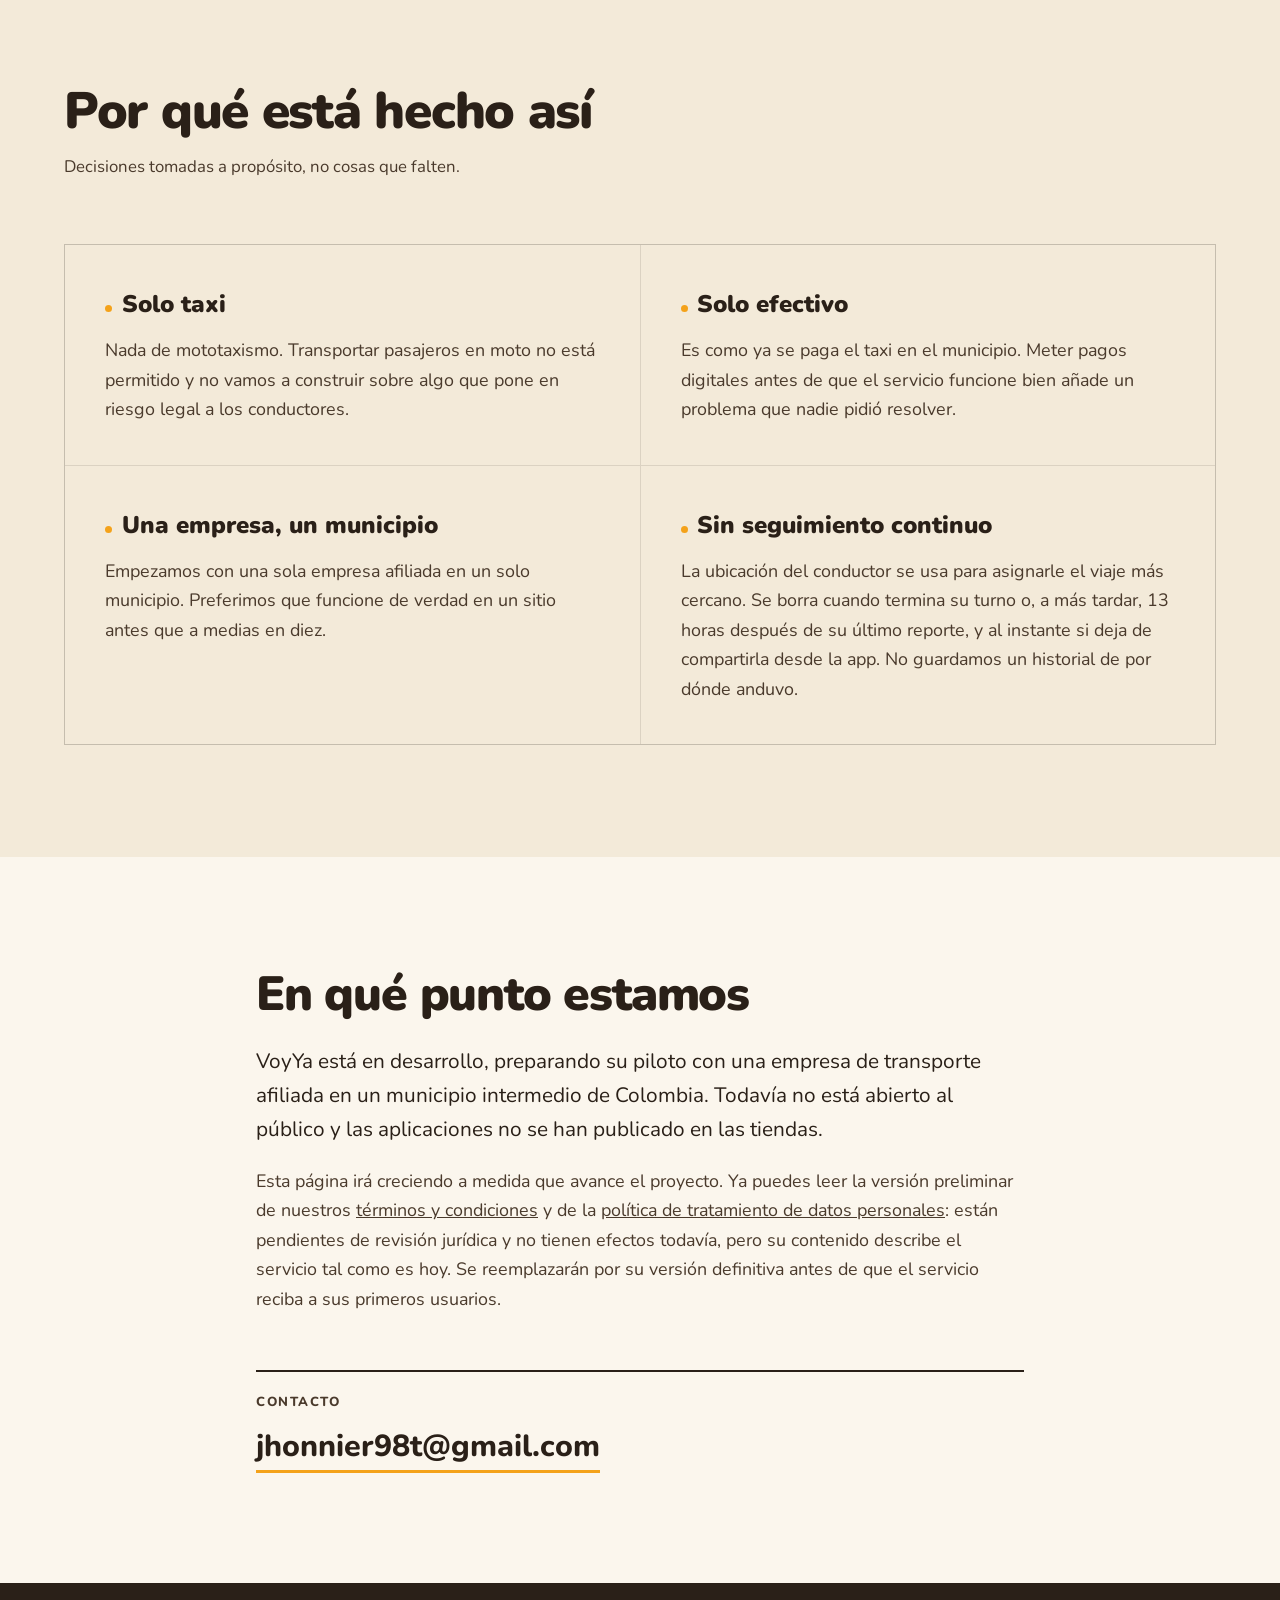
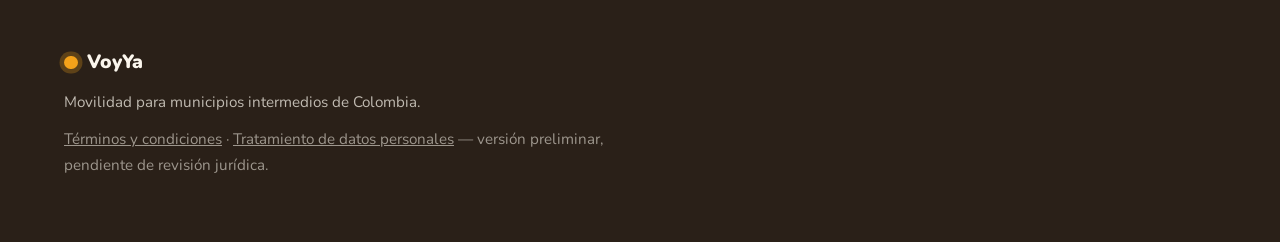
==== commit ef9d33f8: "docs: retención de la ubicación del conductor alineada con la política Co-Authored-By: Claude Opus 5" ====
--- a/index.html
+++ b/index.html
@@ -202,8 +202,10 @@
             <dt>Sin seguimiento continuo</dt>
             <dd>
               La ubicación del conductor se usa para asignarle el viaje más
-              cercano y se borra cuando termina su turno. No guardamos un
-              historial de por dónde anduvo.
+              cercano. Se borra cuando termina su turno o, a más tardar, 13
+              horas después de su último reporte, y al instante si deja de
+              compartirla desde la app. No guardamos un historial de por
+              dónde anduvo.
             </dd>
           </div>
         </dl>
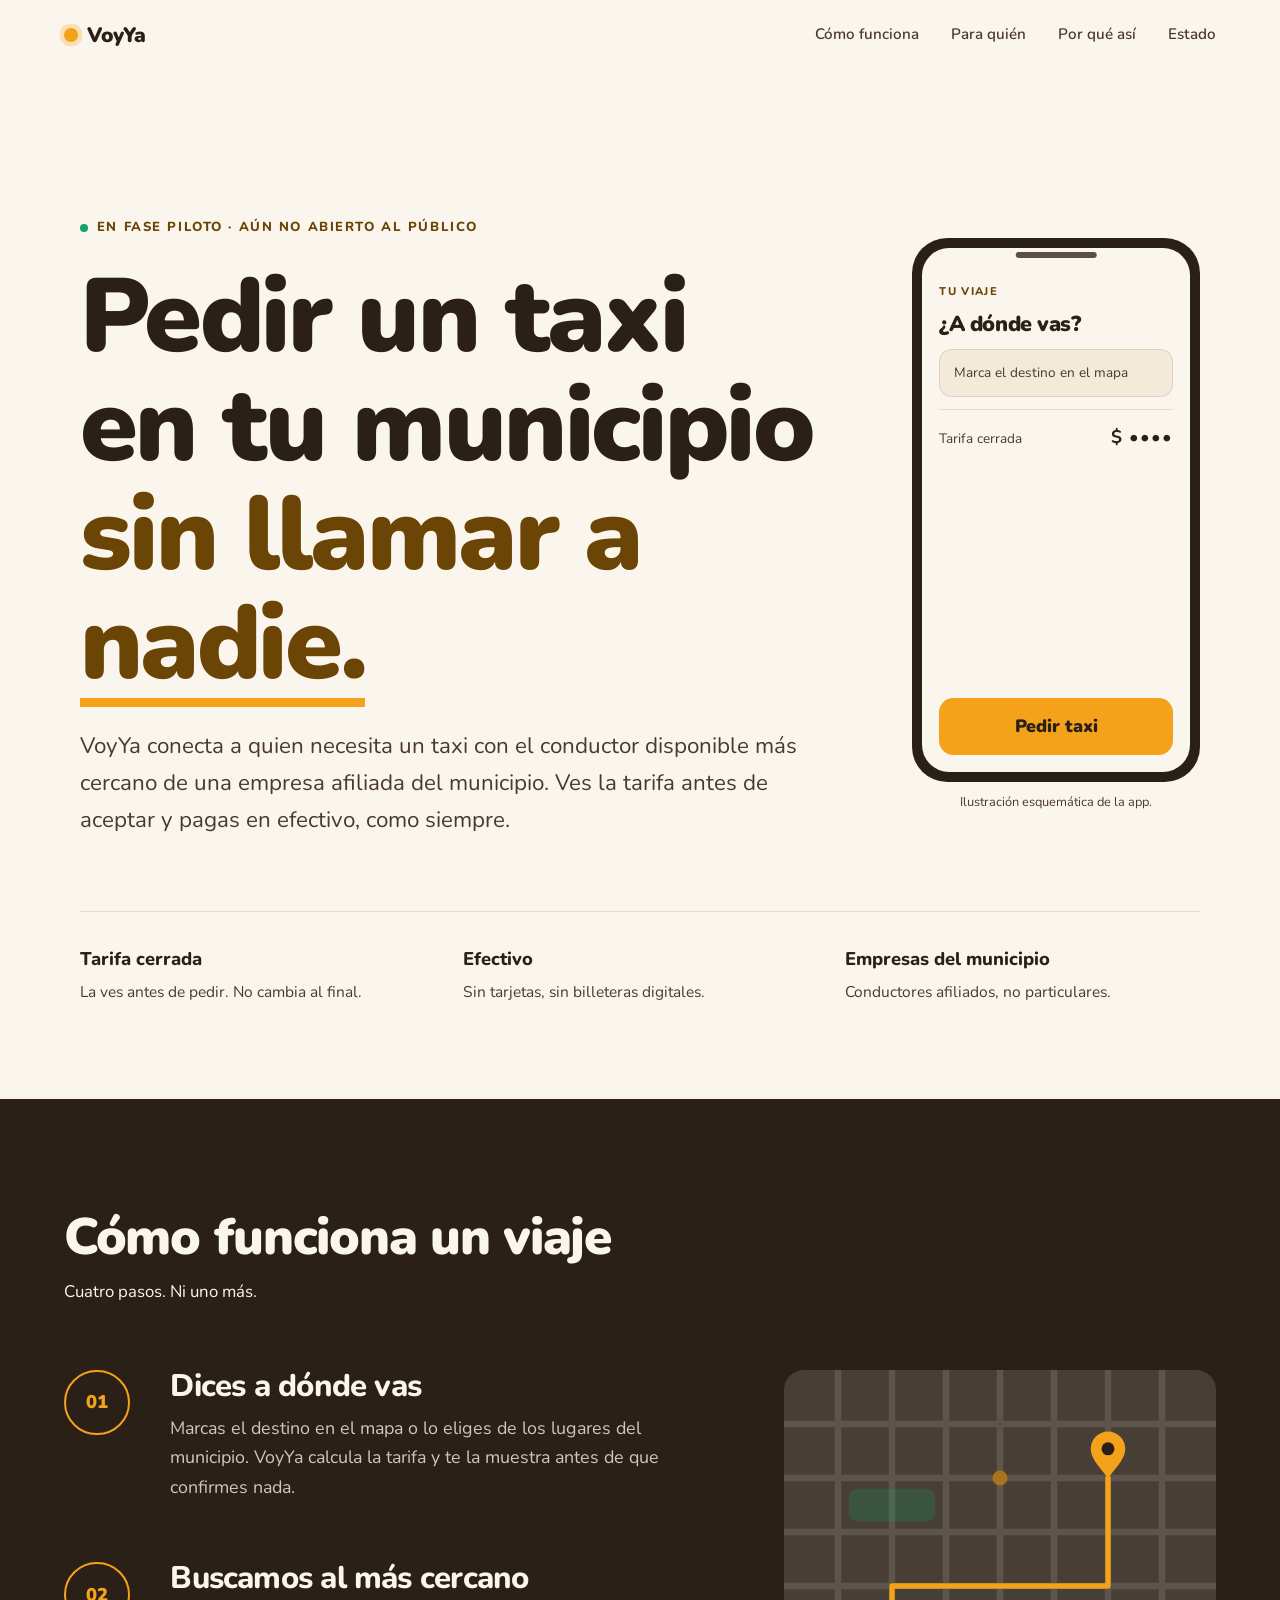
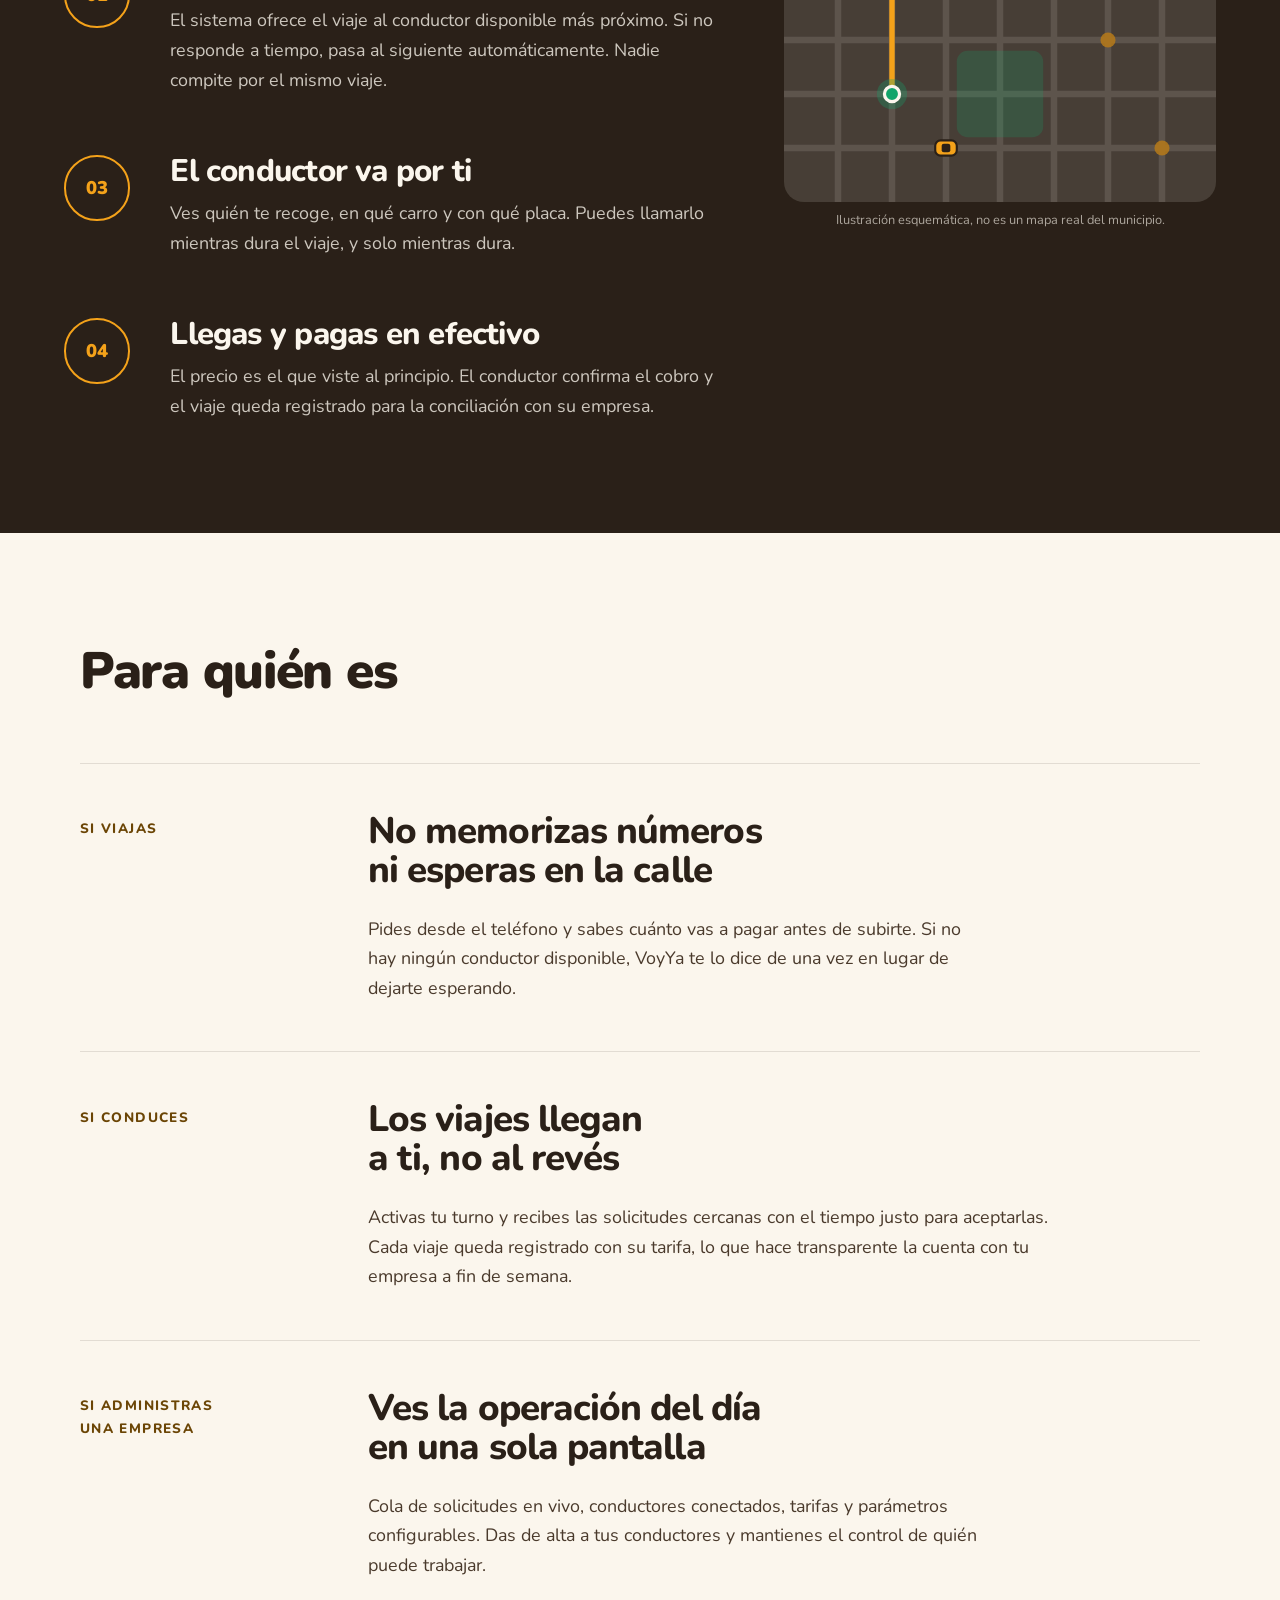
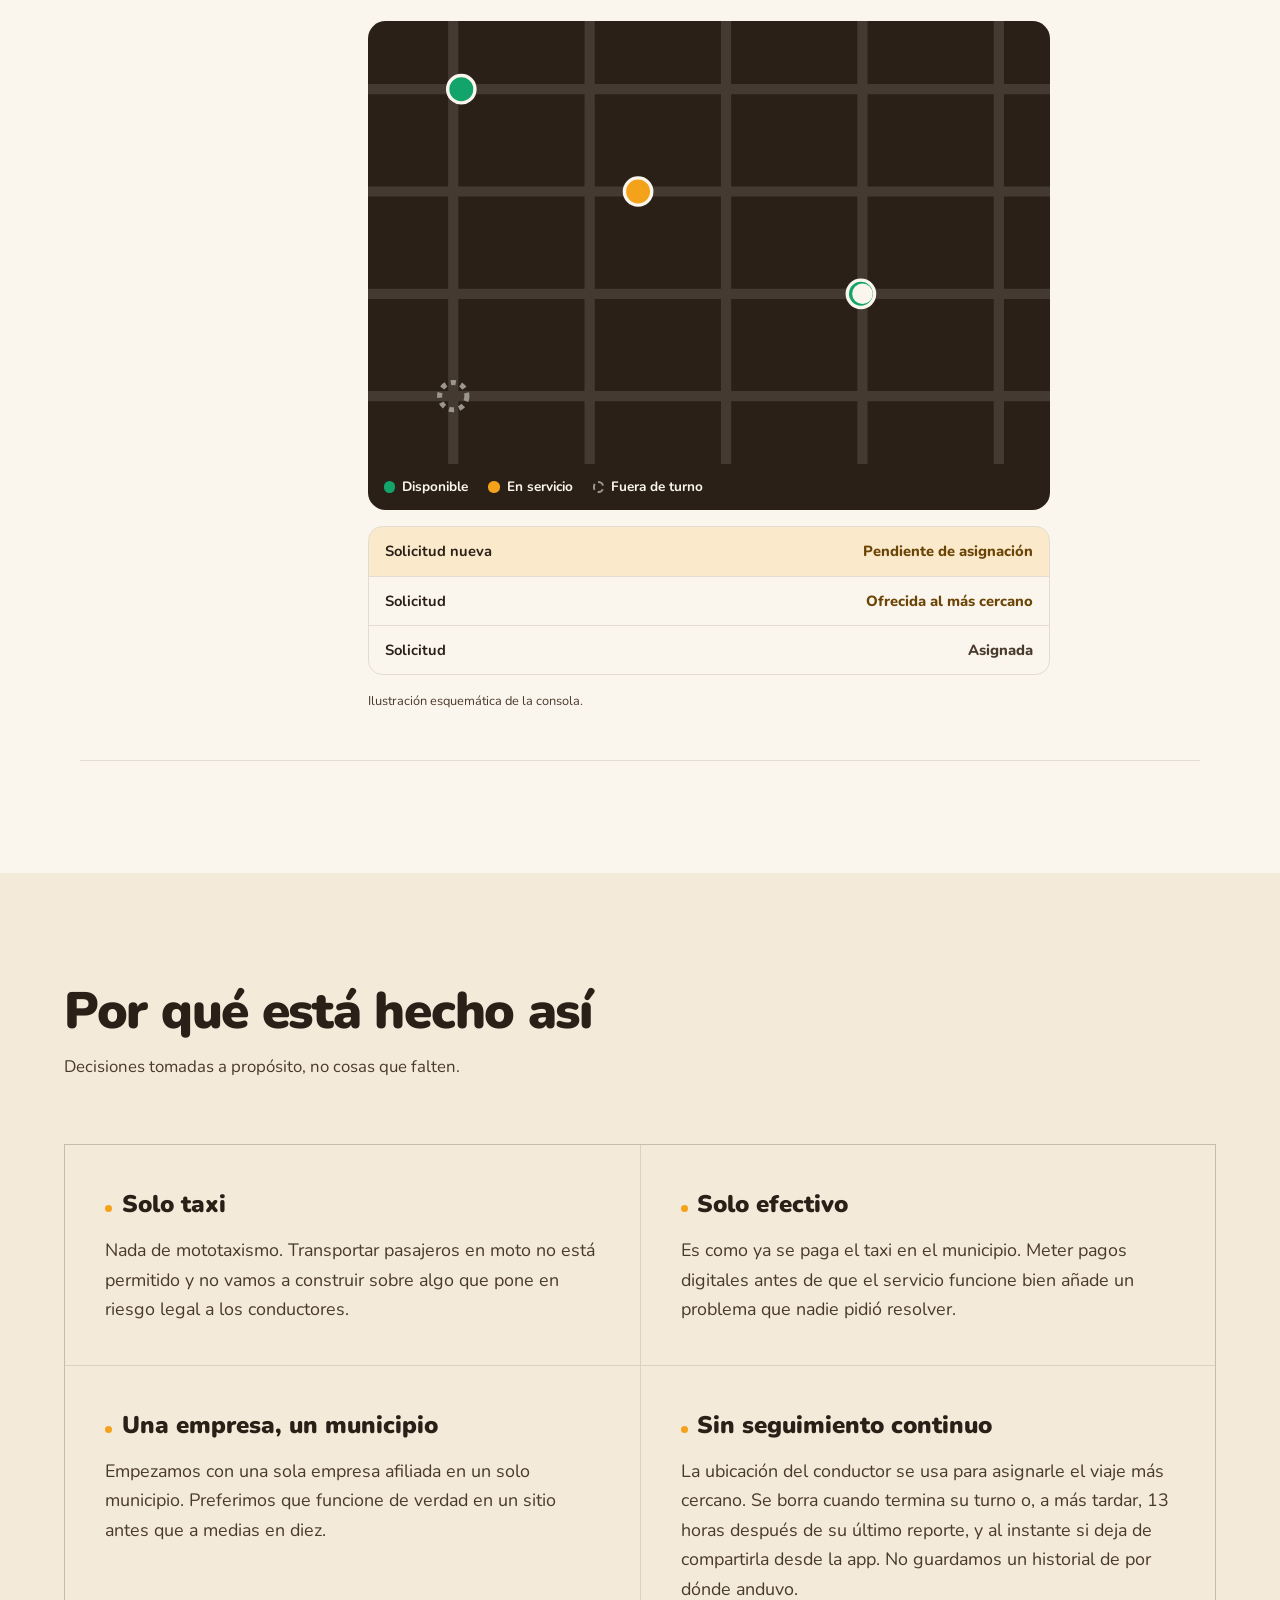
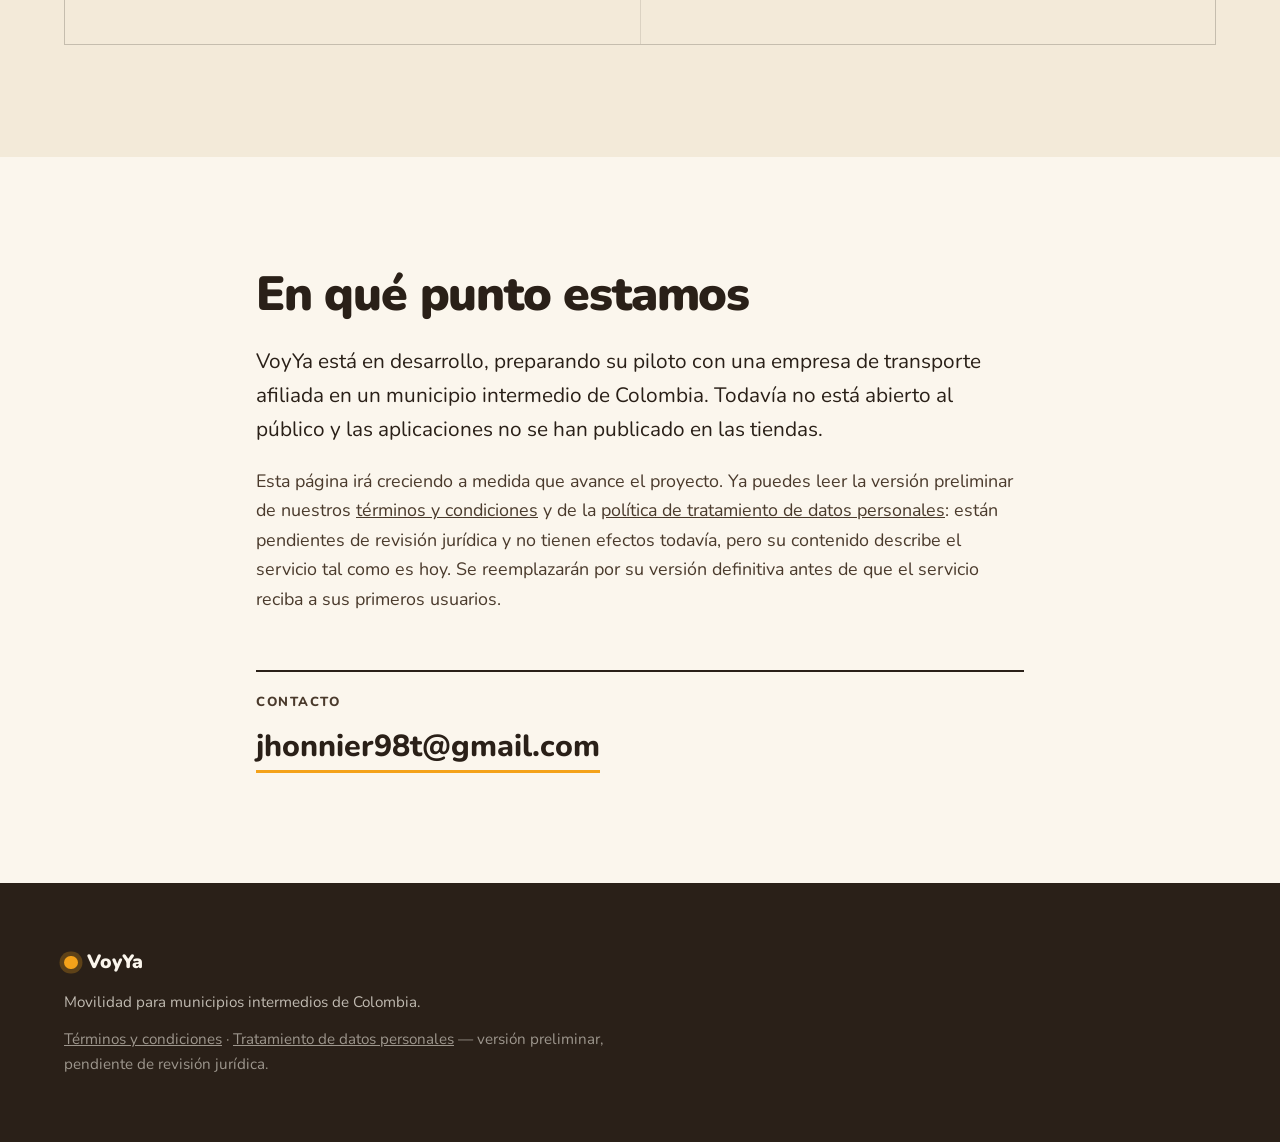
==== commit 17c23396: "feat(page): ilustraciones animadas del viaje, la app y la consola Mapa esquemático del viaje ligado " ====
--- a/index.html
+++ b/index.html
@@ -46,6 +46,7 @@
 
     <main id="contenido">
       <section class="hero" id="inicio">
+        <div class="hero-copy">
         <p class="eyebrow reveal">En fase piloto · aún no abierto al público</p>
         <h1 class="reveal">
           Pedir un taxi en tu municipio<br />
@@ -56,6 +57,51 @@
           cercano de una empresa afiliada del municipio. Ves la tarifa antes de
           aceptar y pagas en efectivo, como siempre.
         </p>
+        </div>
+
+        <figure
+          class="phone reveal"
+          data-screen="1"
+          role="img"
+          aria-label="Ilustración esquemática de la app del pasajero: pide el taxi viendo la tarifa, el sistema busca al conductor más cercano y luego muestra que va en camino."
+        >
+          <div class="phone-body">
+            <div class="phone-notch"></div>
+            <div class="phone-screen phone-screen-1">
+              <p class="phone-kicker">Tu viaje</p>
+              <p class="phone-title">¿A dónde vas?</p>
+              <div class="phone-field">Marca el destino en el mapa</div>
+              <div class="phone-fare">
+                <span>Tarifa cerrada</span>
+                <strong>$ ••••</strong>
+              </div>
+              <div class="phone-button">Pedir taxi</div>
+            </div>
+            <div class="phone-screen phone-screen-2">
+              <p class="phone-kicker">Un momento</p>
+              <p class="phone-title">Buscando al conductor más cercano</p>
+              <div class="phone-radar"><span></span><span></span><i></i></div>
+              <p class="phone-hint">Si no responde, pasamos al siguiente.</p>
+            </div>
+            <div class="phone-screen phone-screen-3">
+              <p class="phone-kicker">Asignado</p>
+              <p class="phone-title">Tu conductor va en camino</p>
+              <div class="phone-driver">
+                <span class="phone-avatar"></span>
+                <span>
+                  <strong>Nombre del conductor</strong>
+                  <small>Placa y modelo del carro</small>
+                </span>
+              </div>
+              <div class="phone-fare">
+                <span>Pagas en efectivo</span>
+                <strong>$ ••••</strong>
+              </div>
+            </div>
+          </div>
+          <figcaption>Ilustración esquemática de la app.</figcaption>
+        </figure>
+
         <div class="hero-meta reveal">
           <div>
             <span class="hero-meta-value">Tarifa cerrada</span>
@@ -83,6 +129,57 @@
           <h2 id="t-como">Cómo funciona un viaje</h2>
           <p>Cuatro pasos. Ni uno más.</p>
         </div>
+
+        <div class="route-layout">
+        <figure class="route-map" data-step="1">
+          <svg
+            viewBox="0 0 400 400"
+            role="img"
+            aria-label="Ilustración esquemática: un pasajero marca su destino, el sistema busca el taxi más cercano, el conductor va por él y lo lleva al destino."
+          >
+            <path
+              class="map-streets"
+              d="M50 0V400M100 0V400M150 0V400M200 0V400M250 0V400M300 0V400M350 0V400M0 50H400M0 100H400M0 150H400M0 200H400M0 250H400M0 300H400M0 350H400"
+            />
+            <rect class="map-park" x="160" y="260" width="80" height="80" rx="10" />
+            <rect class="map-park" x="60" y="110" width="80" height="30" rx="8" />
+            <path
+              class="map-route"
+              id="map-trip-route"
+              d="M100 300V200H300V100"
+              pathLength="1"
+            />
+            <path
+              class="map-approach"
+              id="map-approach-route"
+              d="M150 350H100V300"
+            />
+            <circle class="map-radius" cx="100" cy="300" r="120" />
+            <g class="map-decoy">
+              <circle cx="300" cy="250" r="7" />
+              <circle cx="200" cy="100" r="7" />
+              <circle cx="350" cy="350" r="7" />
+            </g>
+            <g class="map-pickup">
+              <circle cx="100" cy="300" r="14" class="map-pickup-halo" />
+              <circle cx="100" cy="300" r="7" />
+            </g>
+            <g class="map-destination">
+              <path
+                d="M300 100c-10-12-16-19-16-27a16 16 0 0 1 32 0c0 8-6 15-16 27z"
+              />
+              <circle cx="300" cy="73" r="6" />
+            </g>
+            <g class="map-taxi" id="map-taxi">
+              <circle class="map-taxi-ring" r="16" />
+              <rect x="-10" y="-7" width="20" height="14" rx="5" />
+              <rect class="map-taxi-glass" x="-4" y="-4" width="8" height="8" rx="2" />
+            </g>
+          </svg>
+          <figcaption>
+            Ilustración esquemática, no es un mapa real del municipio.
+          </figcaption>
+        </figure>
 
         <ol class="steps">
           <li class="step reveal">
@@ -129,6 +226,7 @@
             </div>
           </li>
         </ol>
+        </div>
       </section>
 
       <section class="audience" id="para-quien" aria-labelledby="t-quien">
@@ -164,6 +262,39 @@
             parámetros configurables. Das de alta a tus conductores y mantienes
             el control de quién puede trabajar.
           </p>
+          <figure class="ops">
+            <div
+              class="ops-map"
+              role="img"
+              aria-label="Ilustración esquemática de la consola: conductores disponibles, en servicio y fuera de turno sobre el mapa, y una cola de solicitudes."
+            >
+              <svg viewBox="0 0 400 260" aria-hidden="true">
+                <path
+                  class="ops-streets"
+                  d="M50 0V260M130 0V260M210 0V260M290 0V260M370 0V260M0 40H400M0 100H400M0 160H400M0 220H400"
+                />
+                <path class="ops-lane" id="ops-lane-1" d="M50 40H290V100" />
+                <path class="ops-lane" id="ops-lane-2" d="M130 220V100H370" />
+                <path class="ops-lane" id="ops-lane-3" d="M370 40V160H210" />
+                <circle class="ops-driver ops-driver-available" id="ops-driver-1" r="8" />
+                <circle class="ops-driver ops-driver-on-trip" id="ops-driver-2" r="8" />
+                <circle class="ops-driver ops-driver-available" id="ops-driver-3" r="8" />
+                <circle class="ops-driver ops-driver-off" cx="50" cy="220" r="8" />
+                <circle class="ops-request" cx="290" cy="160" r="6" />
+              </svg>
+              <ul class="ops-legend">
+                <li class="ops-legend-available">Disponible</li>
+                <li class="ops-legend-on-trip">En servicio</li>
+                <li class="ops-legend-off">Fuera de turno</li>
+              </ul>
+            </div>
+            <ol class="ops-queue" aria-hidden="true">
+              <li data-state="open"><span>Solicitud nueva</span><em>Pendiente de asignación</em></li>
+              <li data-state="offered"><span>Solicitud</span><em>Ofrecida al más cercano</em></li>
+              <li data-state="done"><span>Solicitud</span><em>Asignada</em></li>
+            </ol>
+            <figcaption>Ilustración esquemática de la consola.</figcaption>
+          </figure>
         </div>
       </section>
 
--- a/styles.css
+++ b/styles.css
@@ -334,6 +334,550 @@
   max-width: var(--measure);
 }
 
+/* ---------- mapa esquemático del viaje ---------- */
+
+.route-layout {
+  max-width: 78rem;
+  margin: 0 auto;
+  display: grid;
+  gap: 1.5rem;
+}
+
+@media (min-width: 960px) {
+  .route-layout {
+    grid-template-columns: minmax(0, 1fr) minmax(0, 27rem);
+    gap: clamp(2rem, 5vw, 4.5rem);
+    align-items: start;
+  }
+
+  .route-map {
+    order: 2;
+  }
+}
+
+.route-map {
+  --map-ink: color-mix(in srgb, var(--cream) 12%, transparent);
+  position: sticky;
+  top: 4.5rem;
+  z-index: 5;
+  margin: 0;
+  padding: 0.5rem 0;
+  background: var(--espresso);
+  display: grid;
+  justify-items: center;
+  gap: 0.5rem;
+}
+
+@media (min-width: 960px) {
+  .route-map {
+    top: 6rem;
+    padding: 0;
+    background: none;
+  }
+}
+
+.route-map svg {
+  width: 100%;
+  height: auto;
+  max-height: 34vh;
+  aspect-ratio: 1;
+  background: color-mix(in srgb, var(--espresso) 86%, var(--cream));
+  border-radius: 1.25rem;
+  overflow: hidden;
+}
+
+@media (min-width: 960px) {
+  .route-map svg {
+    max-height: none;
+  }
+}
+
+.route-map figcaption {
+  font-size: 0.8rem;
+  color: color-mix(in srgb, var(--cream) 62%, var(--espresso));
+}
+
+.map-streets {
+  fill: none;
+  stroke: var(--map-ink);
+  stroke-width: 6;
+}
+
+.map-park {
+  fill: color-mix(in srgb, var(--go) 22%, transparent);
+}
+
+.map-route,
+.map-approach {
+  fill: none;
+  stroke: var(--amber);
+  stroke-width: 5;
+  stroke-linecap: round;
+  stroke-linejoin: round;
+}
+
+.map-route {
+  stroke-dasharray: 1;
+  stroke-dashoffset: 1;
+  transition: stroke-dashoffset 1.2s cubic-bezier(0.22, 1, 0.36, 1);
+}
+
+.route-map[data-live='true'] .map-route {
+  stroke-dashoffset: 0;
+}
+
+.map-approach {
+  stroke: var(--go);
+  stroke-dasharray: 2 9;
+  opacity: 0;
+  transition: opacity 0.5s ease;
+}
+
+.route-map[data-step='3'] .map-approach {
+  opacity: 1;
+}
+
+.map-radius {
+  fill: color-mix(in srgb, var(--go) 14%, transparent);
+  stroke: var(--go);
+  stroke-width: 2;
+  transform-box: fill-box;
+  transform-origin: center;
+  transform: scale(0);
+  opacity: 0;
+  transition:
+    transform 1.1s cubic-bezier(0.22, 1, 0.36, 1),
+    opacity 0.6s ease;
+}
+
+.route-map[data-step='2'] .map-radius {
+  transform: scale(1);
+  opacity: 1;
+}
+
+.route-map[data-step='3'] .map-radius,
+.route-map[data-step='4'] .map-radius {
+  transform: scale(1);
+  opacity: 0;
+}
+
+.map-decoy circle {
+  fill: color-mix(in srgb, var(--amber) 70%, var(--espresso));
+  opacity: 0.85;
+  transition: opacity 0.6s ease;
+}
+
+.route-map[data-step='3'] .map-decoy circle,
+.route-map[data-step='4'] .map-decoy circle {
+  opacity: 0.3;
+}
+
+.map-pickup circle:last-child {
+  fill: var(--go);
+  stroke: var(--cream);
+  stroke-width: 3;
+}
+
+.map-pickup-halo {
+  fill: color-mix(in srgb, var(--go) 30%, transparent);
+  transform-box: fill-box;
+  transform-origin: center;
+  animation: map-pulse 2.4s ease-out infinite;
+}
+
+.map-destination {
+  fill: var(--amber);
+  transform-box: fill-box;
+  transform-origin: 50% 100%;
+  transition:
+    transform 0.6s cubic-bezier(0.34, 1.56, 0.64, 1),
+    opacity 0.4s ease;
+}
+
+.map-destination circle {
+  fill: var(--espresso);
+}
+
+.map-taxi rect:first-of-type {
+  fill: var(--amber);
+  stroke: var(--espresso);
+  stroke-width: 2;
+}
+
+.map-taxi-glass {
+  fill: var(--espresso);
+}
+
+.map-taxi-ring {
+  fill: none;
+  stroke: var(--go);
+  stroke-width: 3;
+  opacity: 0;
+  transform-box: fill-box;
+  transform-origin: center;
+  transition: opacity 0.4s ease;
+}
+
+.route-map[data-step='2'] .map-taxi-ring {
+  opacity: 1;
+  animation: map-pulse 1.6s ease-out infinite;
+}
+
+@keyframes map-pulse {
+  from {
+    transform: scale(0.7);
+    opacity: 0.9;
+  }
+
+  to {
+    transform: scale(1.5);
+    opacity: 0;
+  }
+}
+
+/* ---------- teléfono del hero ---------- */
+
+@media (min-width: 960px) {
+  .hero {
+    display: grid;
+    grid-template-columns: minmax(0, 1fr) 18rem;
+    column-gap: clamp(2rem, 5vw, 5rem);
+    align-items: center;
+  }
+
+  .hero-meta {
+    grid-column: 1 / -1;
+  }
+}
+
+.phone {
+  margin: 2.5rem auto 0;
+  width: min(100%, 17rem);
+  display: grid;
+  gap: 0.6rem;
+  justify-items: center;
+}
+
+@media (min-width: 960px) {
+  .phone {
+    margin: 0;
+    width: 100%;
+  }
+}
+
+.phone-body {
+  position: relative;
+  width: 100%;
+  aspect-ratio: 9 / 17;
+  background: var(--espresso);
+  border-radius: 2.2rem;
+  padding: 0.6rem;
+  overflow: hidden;
+}
+
+.phone-notch {
+  position: absolute;
+  top: 0.9rem;
+  left: 50%;
+  width: 28%;
+  height: 0.35rem;
+  border-radius: 999px;
+  background: color-mix(in srgb, var(--cream) 22%, var(--espresso));
+  transform: translateX(-50%);
+  z-index: 2;
+}
+
+.phone-screen {
+  position: absolute;
+  inset: 0.6rem;
+  background: var(--cream);
+  border-radius: 1.7rem;
+  padding: 2.2rem 1.1rem 1.1rem;
+  display: flex;
+  flex-direction: column;
+  gap: 0.75rem;
+  opacity: 0;
+  transform: translateY(8px);
+  transition:
+    opacity 0.5s ease,
+    transform 0.5s ease;
+}
+
+.phone[data-screen='1'] .phone-screen-1,
+.phone[data-screen='2'] .phone-screen-2,
+.phone[data-screen='3'] .phone-screen-3 {
+  opacity: 1;
+  transform: none;
+}
+
+.phone-kicker {
+  font-size: 0.7rem;
+  font-weight: 800;
+  letter-spacing: 0.12em;
+  text-transform: uppercase;
+  color: var(--amber-ink);
+}
+
+.phone-title {
+  font-size: 1.35rem;
+  font-weight: 900;
+  line-height: 1.1;
+  letter-spacing: -0.02em;
+}
+
+.phone-field {
+  background: var(--cream-deep);
+  border: 1px solid var(--rule);
+  border-radius: 0.8rem;
+  padding: 0.75rem 0.85rem;
+  font-size: 0.85rem;
+  color: var(--espresso-soft);
+}
+
+.phone-fare {
+  display: flex;
+  justify-content: space-between;
+  align-items: baseline;
+  border-top: 1px solid var(--rule);
+  padding-top: 0.75rem;
+  font-size: 0.85rem;
+  color: var(--espresso-soft);
+}
+
+.phone-fare strong {
+  font-size: 1.15rem;
+  color: var(--espresso);
+  letter-spacing: 0.05em;
+}
+
+.phone-button {
+  margin-top: auto;
+  background: var(--amber);
+  color: var(--espresso);
+  font-weight: 900;
+  text-align: center;
+  padding: 0.85rem;
+  border-radius: 0.9rem;
+}
+
+.phone-hint {
+  font-size: 0.85rem;
+  color: var(--espresso-soft);
+  margin-top: auto;
+}
+
+.phone-radar {
+  position: relative;
+  flex: 1;
+  display: grid;
+  place-items: center;
+}
+
+.phone-radar i {
+  width: 0.9rem;
+  height: 0.9rem;
+  border-radius: 50%;
+  background: var(--go);
+}
+
+.phone-radar span {
+  position: absolute;
+  width: 5rem;
+  height: 5rem;
+  border-radius: 50%;
+  border: 2px solid var(--go);
+  opacity: 0;
+  animation: phone-ping 2s ease-out infinite;
+}
+
+.phone-radar span:nth-child(2) {
+  animation-delay: 1s;
+}
+
+@keyframes phone-ping {
+  from {
+    transform: scale(0.3);
+    opacity: 0.8;
+  }
+
+  to {
+    transform: scale(1.7);
+    opacity: 0;
+  }
+}
+
+.phone-driver {
+  display: flex;
+  align-items: center;
+  gap: 0.75rem;
+  background: var(--cream-deep);
+  border-radius: 0.9rem;
+  padding: 0.75rem;
+  font-size: 0.85rem;
+}
+
+.phone-driver strong,
+.phone-driver small {
+  display: block;
+}
+
+.phone-driver small {
+  color: var(--espresso-soft);
+}
+
+.phone-avatar {
+  width: 2.4rem;
+  height: 2.4rem;
+  border-radius: 50%;
+  background: var(--amber);
+  flex: none;
+}
+
+.phone figcaption,
+.ops figcaption {
+  font-size: 0.8rem;
+  color: var(--espresso-soft);
+}
+
+/* ---------- consola: mini-mapa de operación ---------- */
+
+.ops {
+  margin: 1.75rem 0 0;
+  display: grid;
+  gap: 1rem;
+  max-width: var(--measure);
+}
+
+@media (min-width: 860px) {
+  .ops {
+    grid-column: 2;
+  }
+}
+
+.ops-map {
+  background: var(--espresso);
+  border-radius: 1.1rem;
+  overflow: hidden;
+}
+
+.ops-map svg {
+  display: block;
+  width: 100%;
+  height: auto;
+}
+
+.ops-streets {
+  fill: none;
+  stroke: color-mix(in srgb, var(--cream) 12%, transparent);
+  stroke-width: 6;
+}
+
+.ops-lane {
+  fill: none;
+  stroke: none;
+}
+
+.ops-driver-available {
+  fill: var(--go);
+  stroke: var(--cream);
+  stroke-width: 2;
+}
+
+.ops-driver-on-trip {
+  fill: var(--amber);
+  stroke: var(--cream);
+  stroke-width: 2;
+}
+
+.ops-driver-off {
+  fill: none;
+  stroke: color-mix(in srgb, var(--cream) 55%, var(--espresso));
+  stroke-width: 3;
+  stroke-dasharray: 3 3;
+}
+
+.ops-request {
+  fill: var(--cream);
+  transform-box: fill-box;
+  transform-origin: center;
+  animation: phone-ping 1.8s ease-out infinite;
+}
+
+.ops-legend {
+  list-style: none;
+  margin: 0;
+  padding: 0.75rem 1rem;
+  display: flex;
+  flex-wrap: wrap;
+  gap: 0.5rem 1.25rem;
+  font-size: 0.85rem;
+  font-weight: 700;
+  color: var(--cream);
+}
+
+.ops-legend li {
+  display: inline-flex;
+  align-items: center;
+  gap: 0.45rem;
+}
+
+.ops-legend li::before {
+  content: '';
+  width: 0.7rem;
+  height: 0.7rem;
+  border-radius: 50%;
+  flex: none;
+}
+
+.ops-legend-available::before {
+  background: var(--go);
+}
+
+.ops-legend-on-trip::before {
+  background: var(--amber);
+}
+
+.ops-legend-off::before {
+  border: 2px dashed color-mix(in srgb, var(--cream) 55%, var(--espresso));
+}
+
+.ops-queue {
+  list-style: none;
+  margin: 0;
+  padding: 0;
+  border: 1px solid var(--rule);
+  border-radius: 0.9rem;
+  overflow: hidden;
+}
+
+.ops-queue li {
+  display: flex;
+  justify-content: space-between;
+  gap: 1rem;
+  padding: 0.75rem 1rem;
+  font-size: 0.92rem;
+  font-weight: 700;
+  border-top: 1px solid var(--rule);
+}
+
+.ops-queue li:first-child {
+  border-top: none;
+}
+
+.ops-queue em {
+  font-style: normal;
+  font-weight: 800;
+  color: var(--amber-ink);
+}
+
+.ops-queue li[data-state='done'] em {
+  color: var(--espresso-soft);
+}
+
+.ops-queue li[data-state='open'] {
+  background: color-mix(in srgb, var(--amber) 16%, transparent);
+}
+
 /* ---------- para quién ---------- */
 
 .audience {
@@ -822,4 +1366,23 @@
     transform: scaleX(1);
     transition: none;
   }
-}
+
+  .map-route,
+  .map-radius,
+  .map-approach,
+  .map-decoy circle,
+  .map-destination {
+    transition: none;
+  }
+
+  .map-pickup-halo,
+  .route-map[data-step='2'] .map-taxi-ring,
+  .phone-radar span,
+  .ops-request {
+    animation: none;
+  }
+
+  .phone-screen {
+    transition: none;
+  }
+}
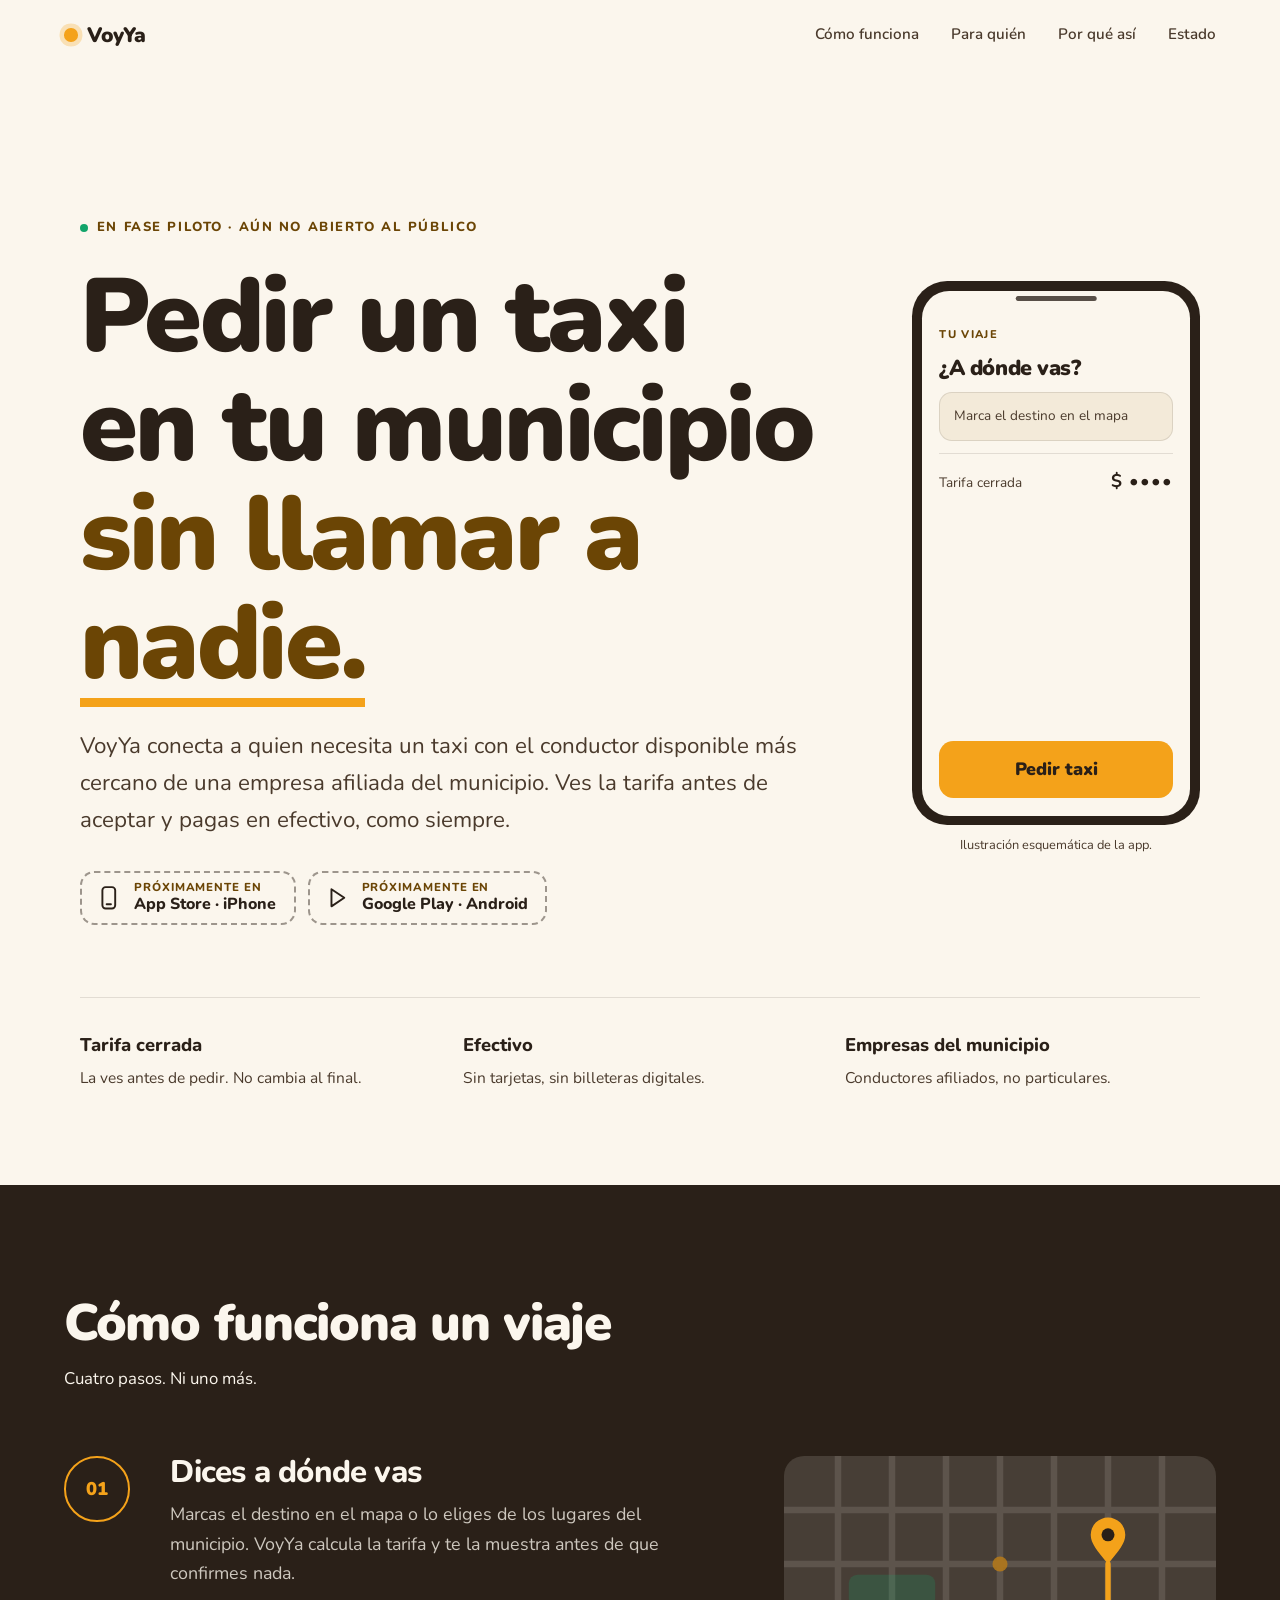
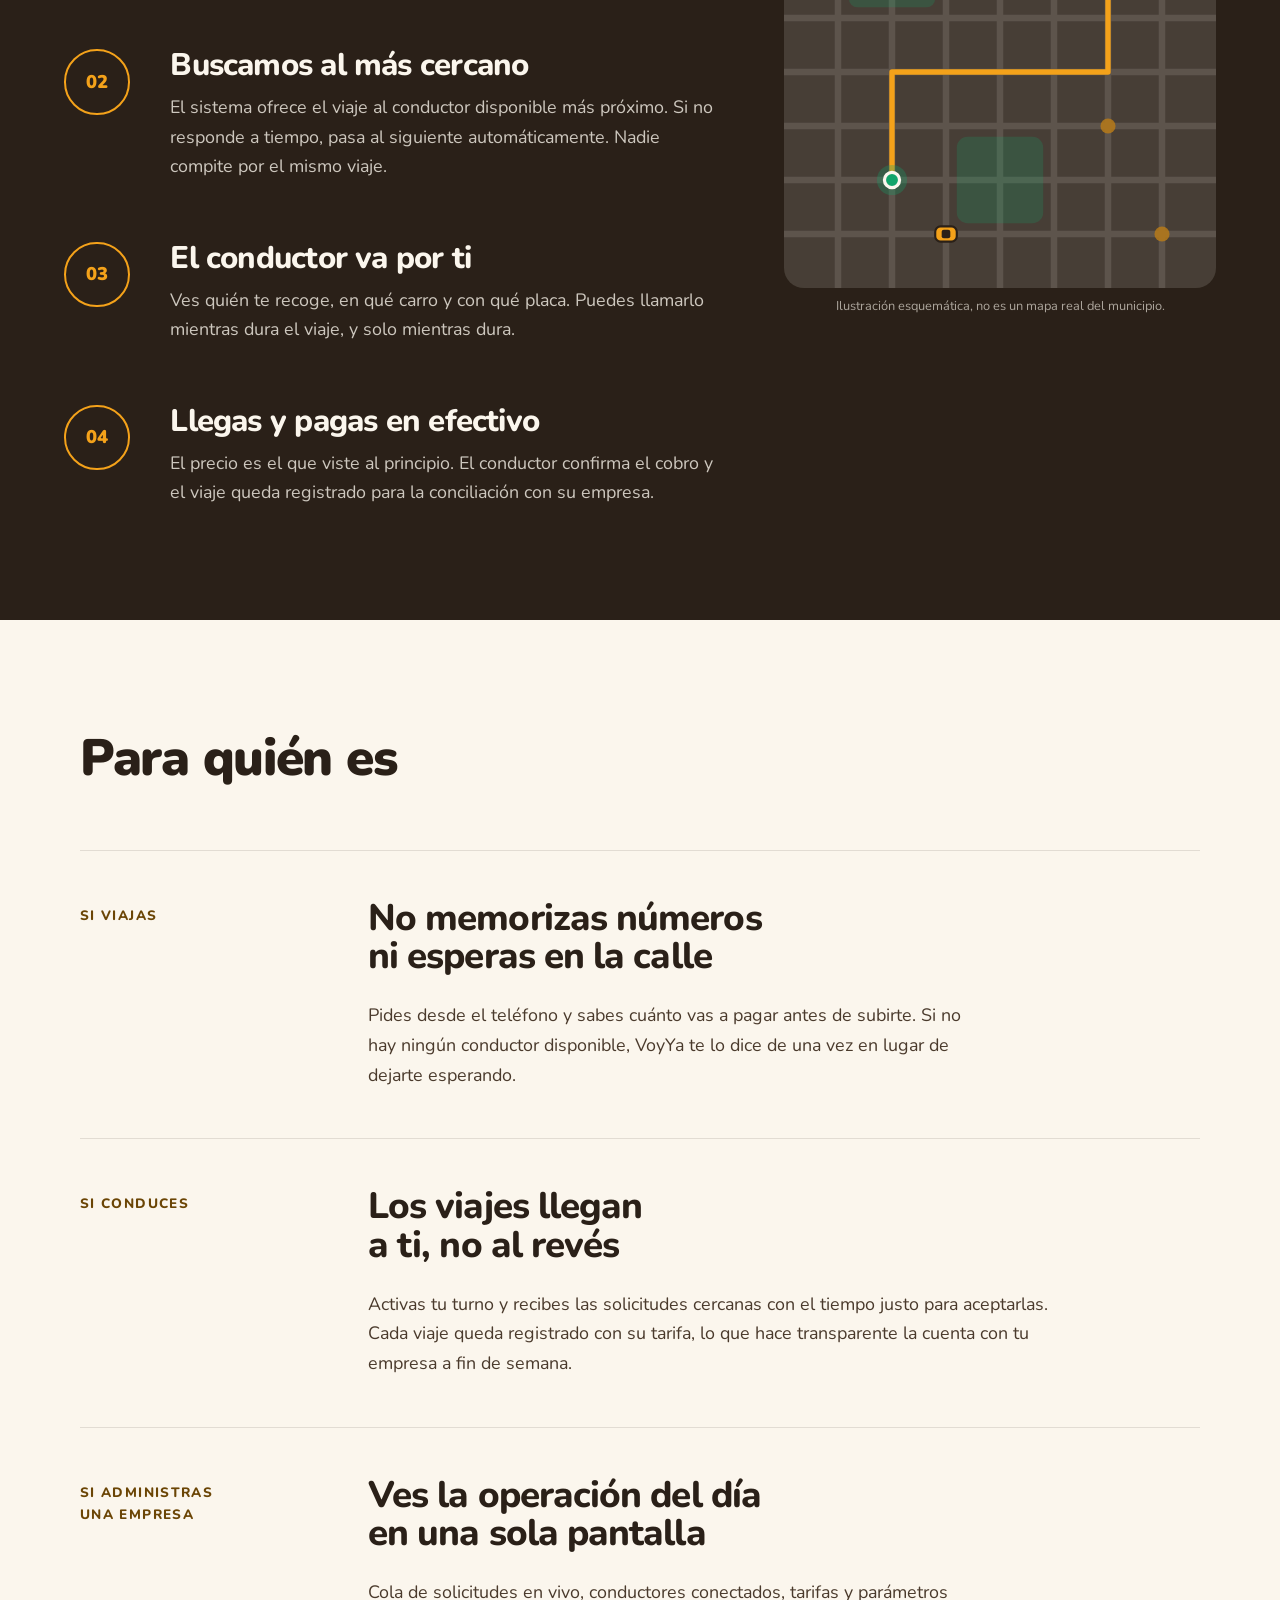
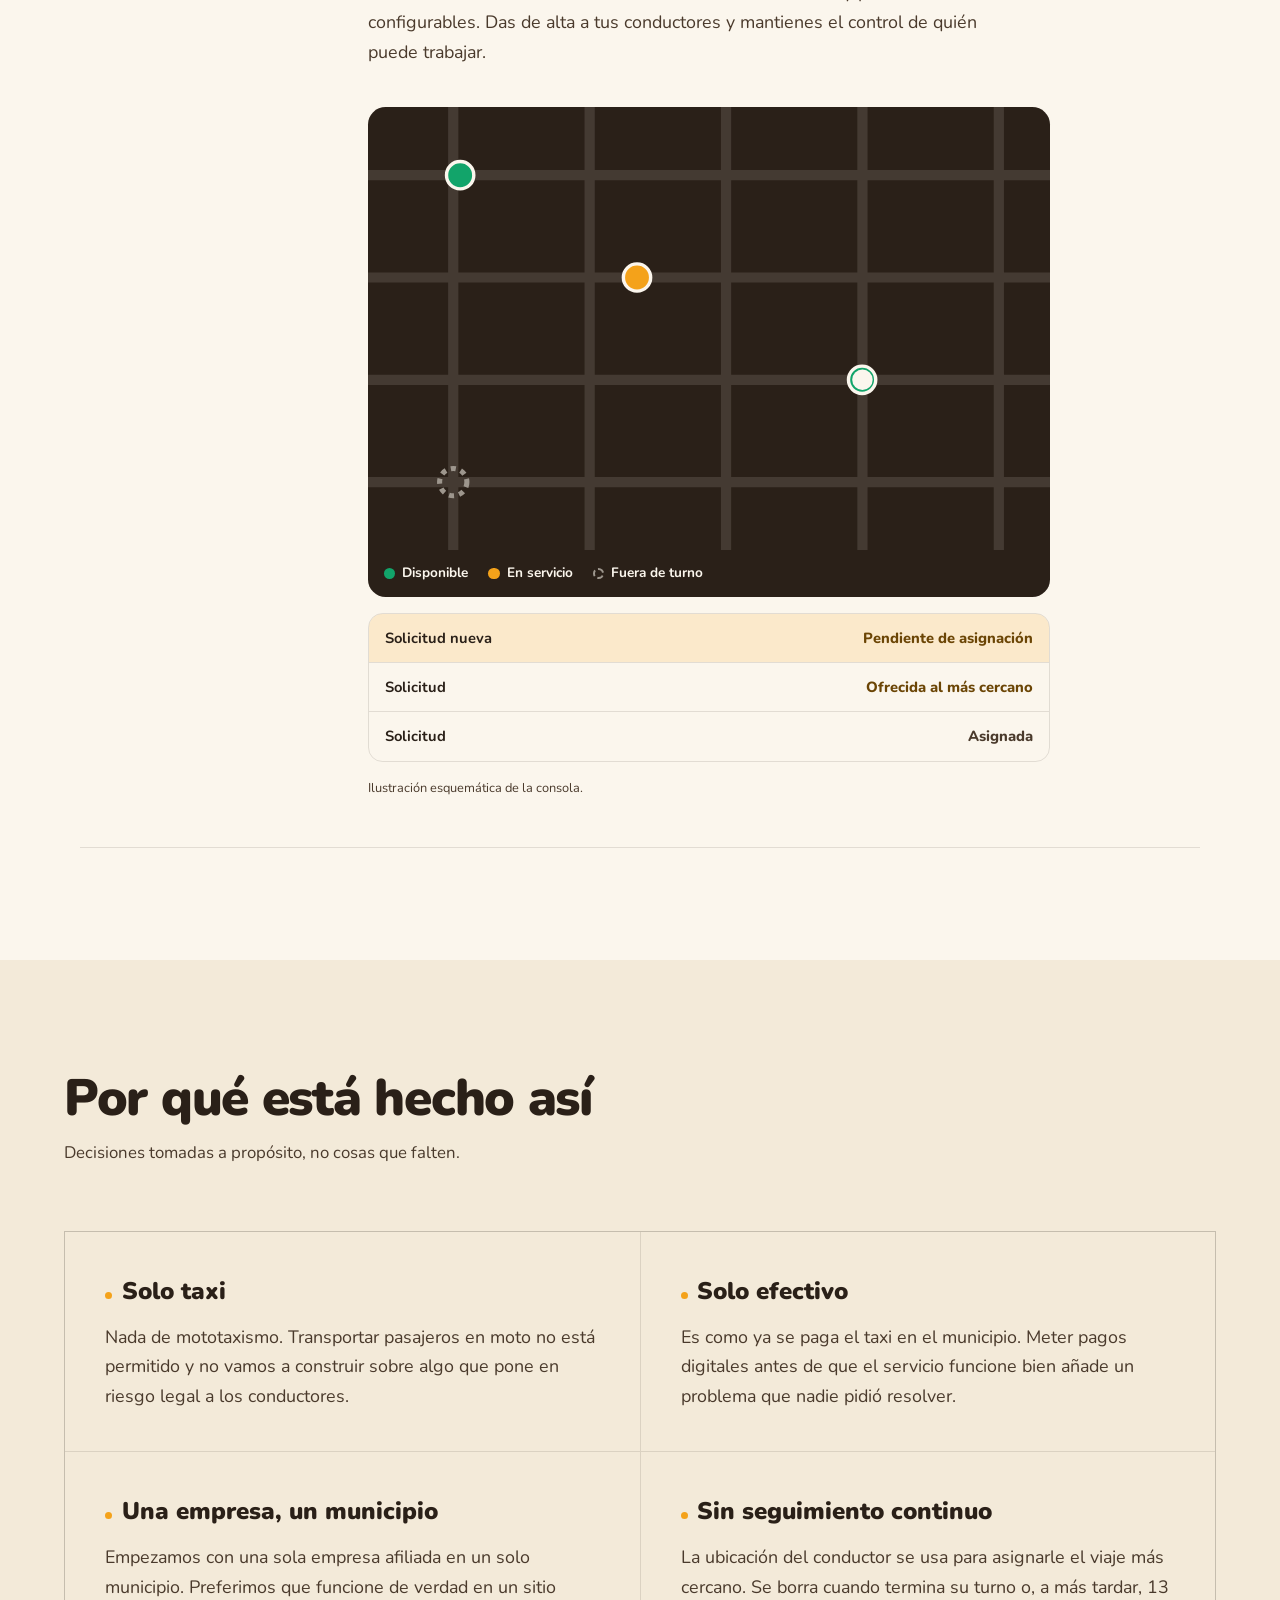
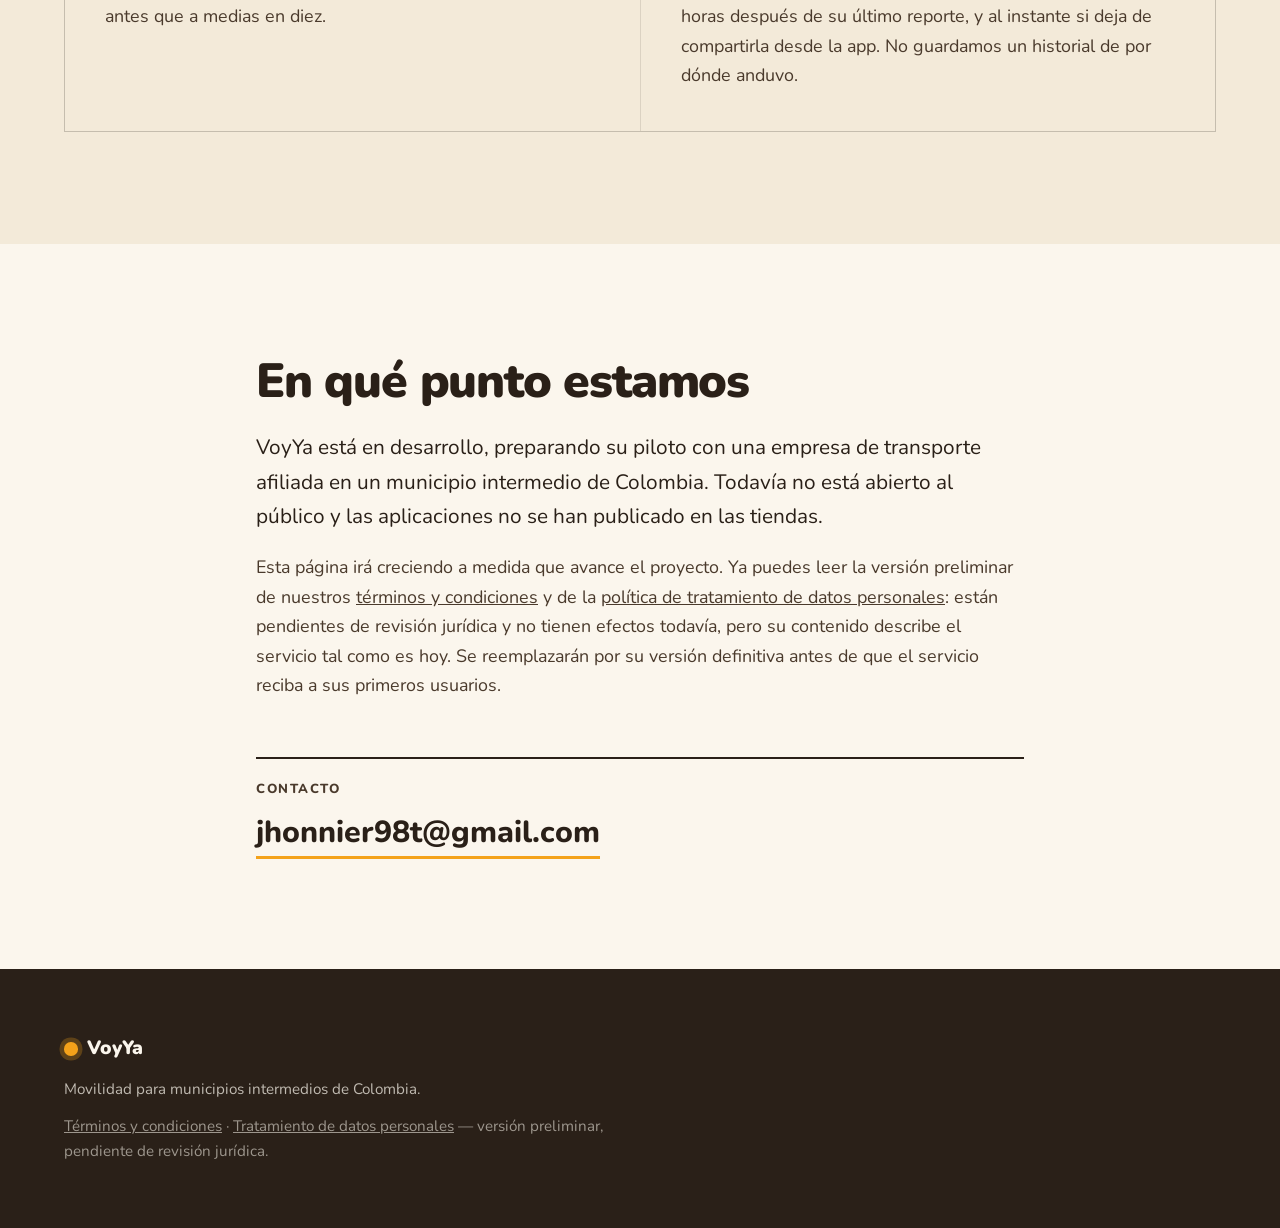
==== commit 5138f814: "feat(page): insignias "Próximamente" de App Store y Google Play Insignias propias, sin logos de marc" ====
--- a/index.html
+++ b/index.html
@@ -57,6 +57,27 @@
           cercano de una empresa afiliada del municipio. Ves la tarifa antes de
           aceptar y pagas en efectivo, como siempre.
         </p>
+        <ul class="stores reveal" aria-label="Disponibilidad de las aplicaciones">
+          <li class="store">
+            <svg viewBox="0 0 24 24" aria-hidden="true">
+              <rect x="6" y="2" width="12" height="20" rx="3" />
+              <path d="M10 18h4" />
+            </svg>
+            <span>
+              <small>Próximamente en</small>
+              <strong>App Store · iPhone</strong>
+            </span>
+          </li>
+          <li class="store">
+            <svg viewBox="0 0 24 24" aria-hidden="true">
+              <path d="M7 4l12 8-12 8z" />
+            </svg>
+            <span>
+              <small>Próximamente en</small>
+              <strong>Google Play · Android</strong>
+            </span>
+          </li>
+        </ul>
         </div>
 
         <figure
--- a/styles.css
+++ b/styles.css
@@ -533,6 +533,58 @@
     transform: scale(1.5);
     opacity: 0;
   }
+}
+
+/* ---------- insignias de tienda (próximamente) ---------- */
+
+.stores {
+  list-style: none;
+  margin: 2rem 0 0;
+  padding: 0;
+  display: flex;
+  flex-wrap: wrap;
+  gap: 0.75rem;
+}
+
+.store {
+  display: inline-flex;
+  align-items: center;
+  gap: 0.75rem;
+  min-height: 3.25rem;
+  padding: 0.55rem 1.1rem 0.55rem 0.9rem;
+  border: 2px dashed color-mix(in srgb, var(--espresso) 45%, transparent);
+  border-radius: 0.9rem;
+  color: var(--espresso);
+  cursor: default;
+}
+
+.store svg {
+  width: 1.6rem;
+  height: 1.6rem;
+  flex: none;
+  fill: none;
+  stroke: var(--espresso);
+  stroke-width: 1.8;
+  stroke-linejoin: round;
+  stroke-linecap: round;
+}
+
+.store span {
+  display: grid;
+  line-height: 1.2;
+}
+
+.store small {
+  font-size: 0.72rem;
+  font-weight: 800;
+  letter-spacing: 0.08em;
+  text-transform: uppercase;
+  color: var(--amber-ink);
+}
+
+.store strong {
+  font-size: 1rem;
+  font-weight: 800;
 }
 
 /* ---------- teléfono del hero ---------- */
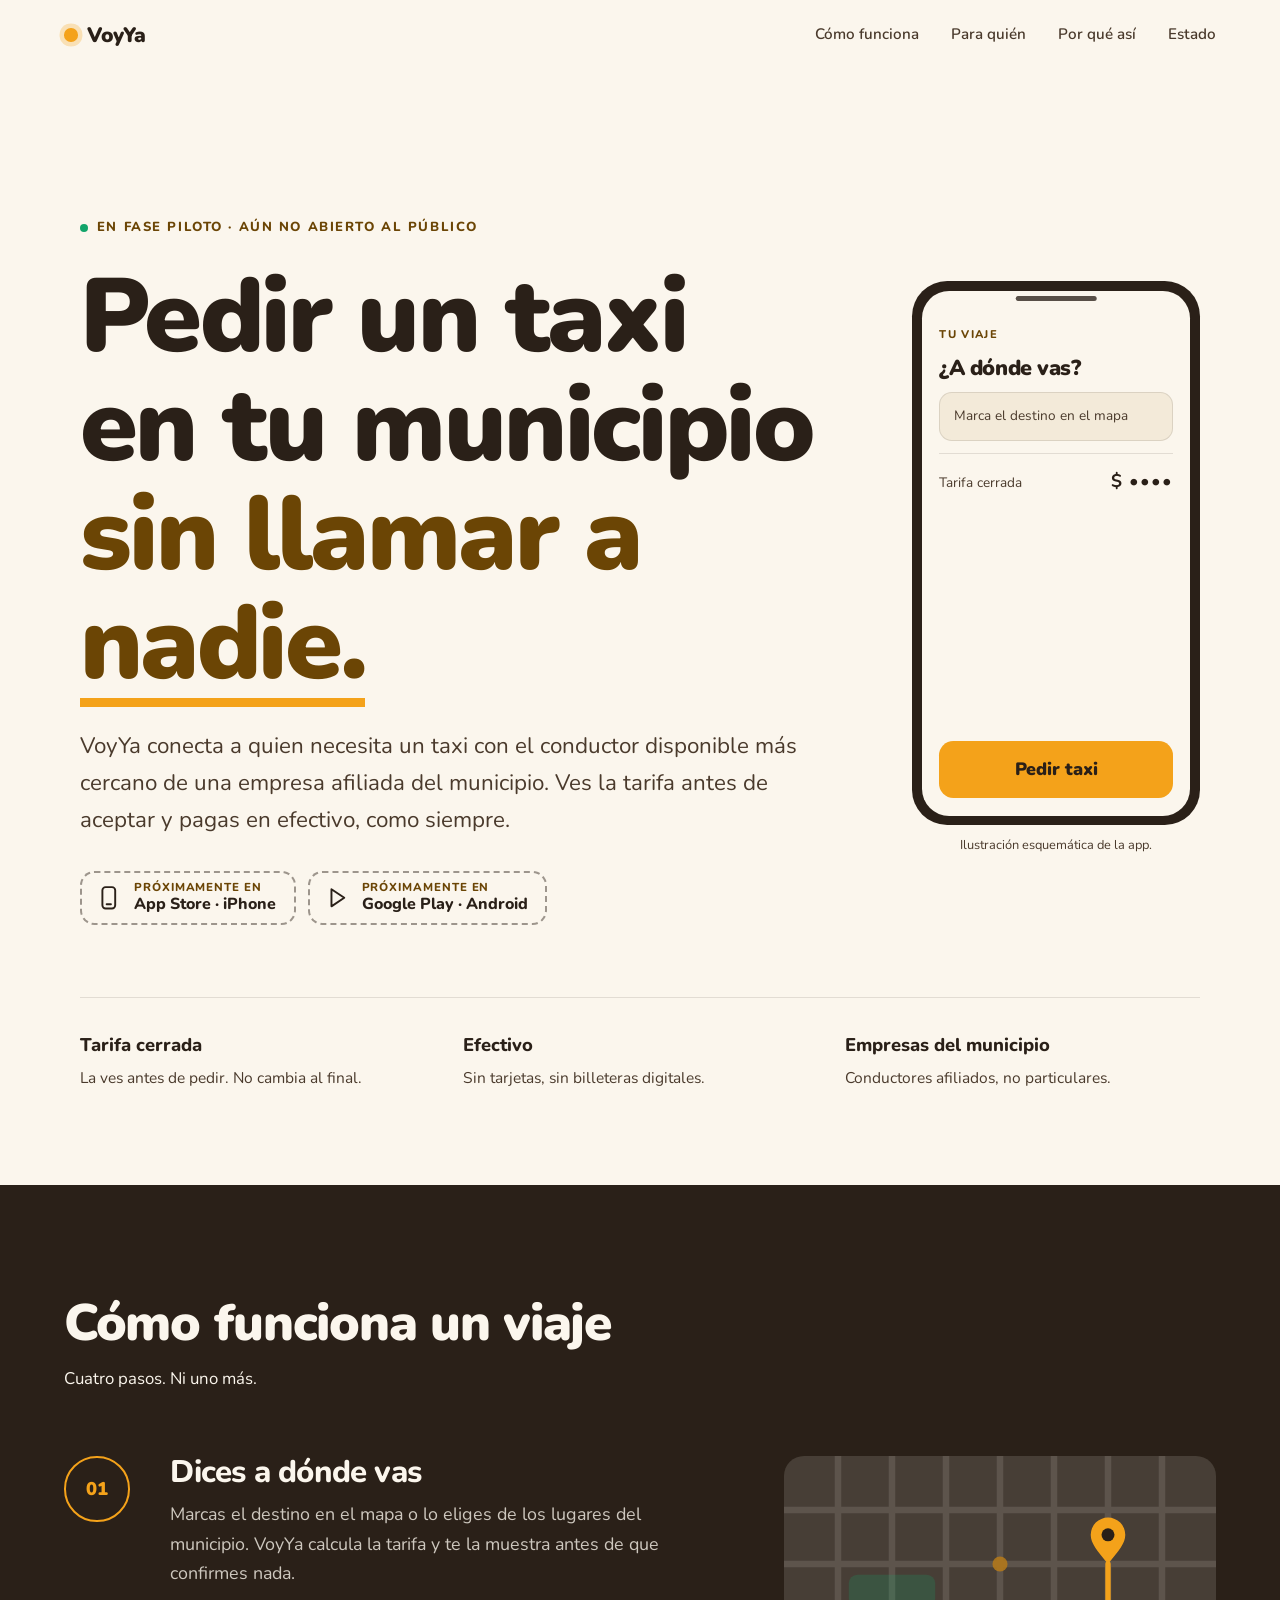
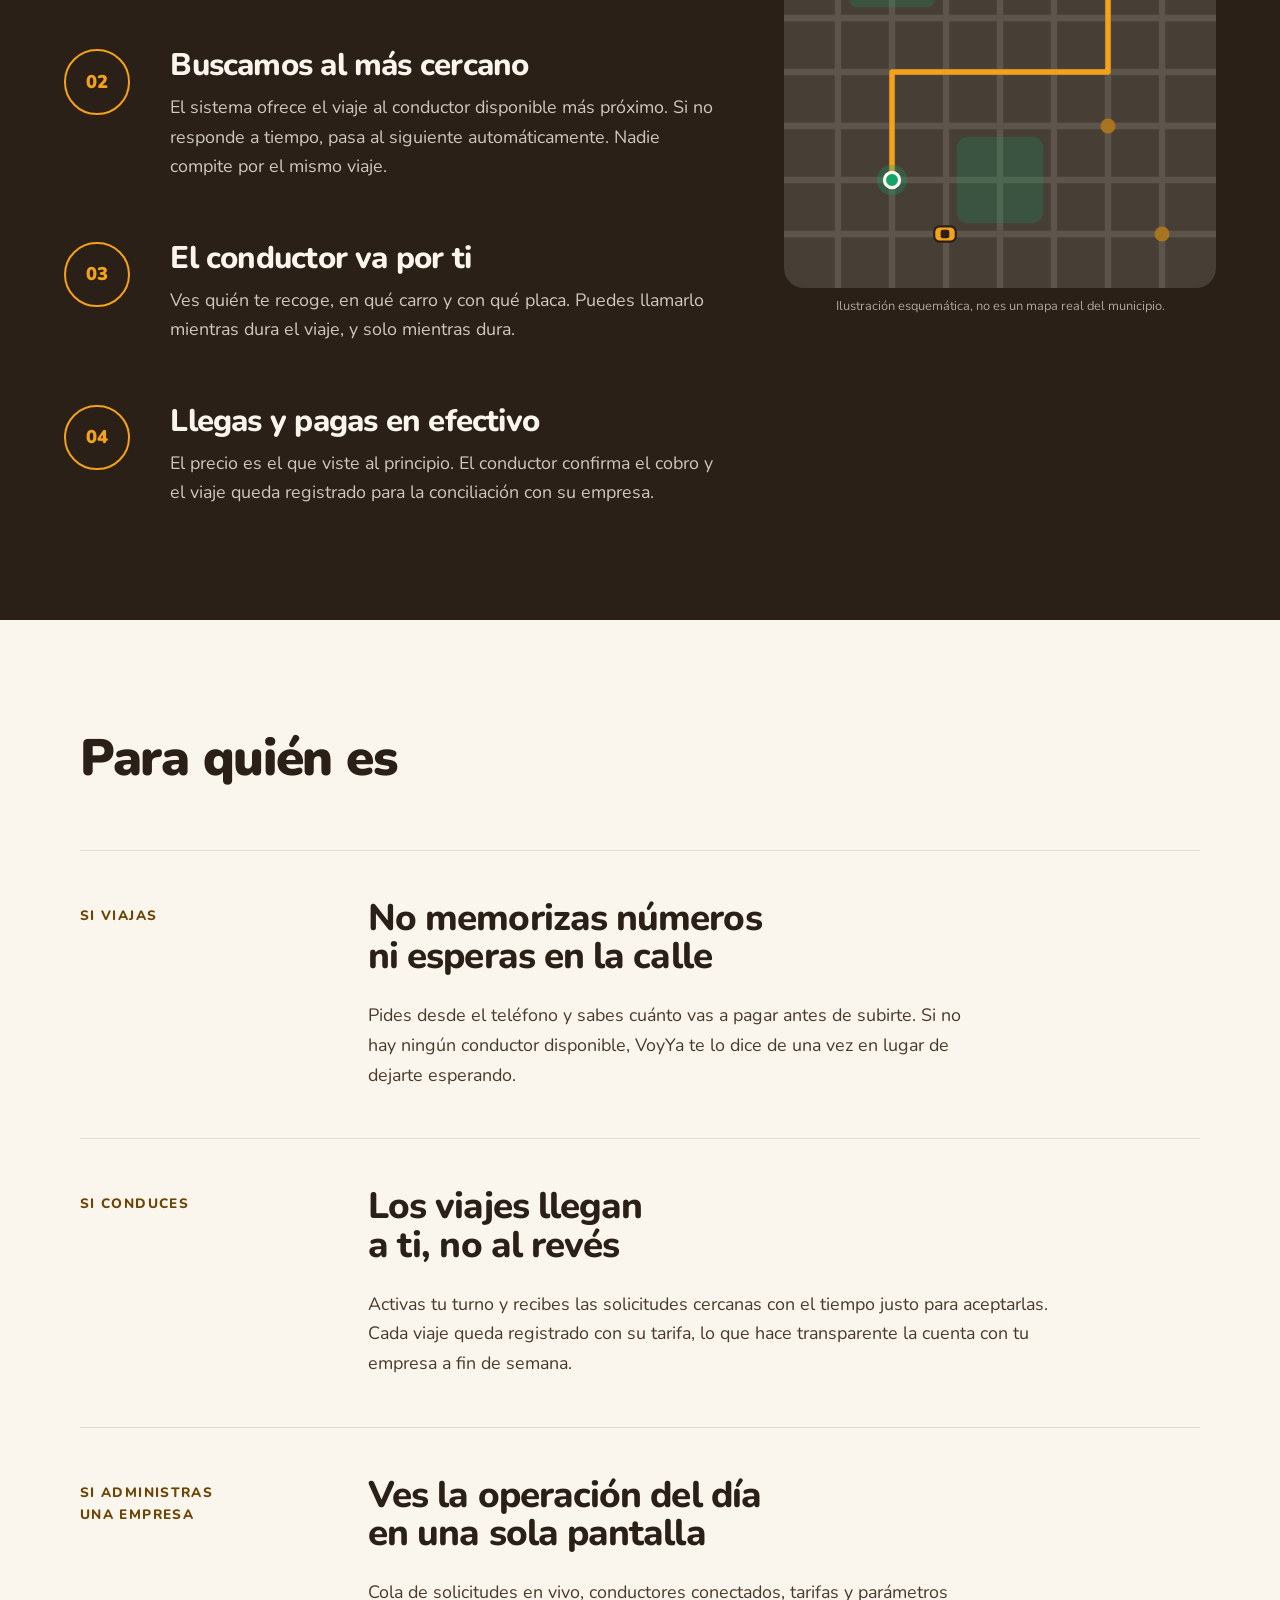
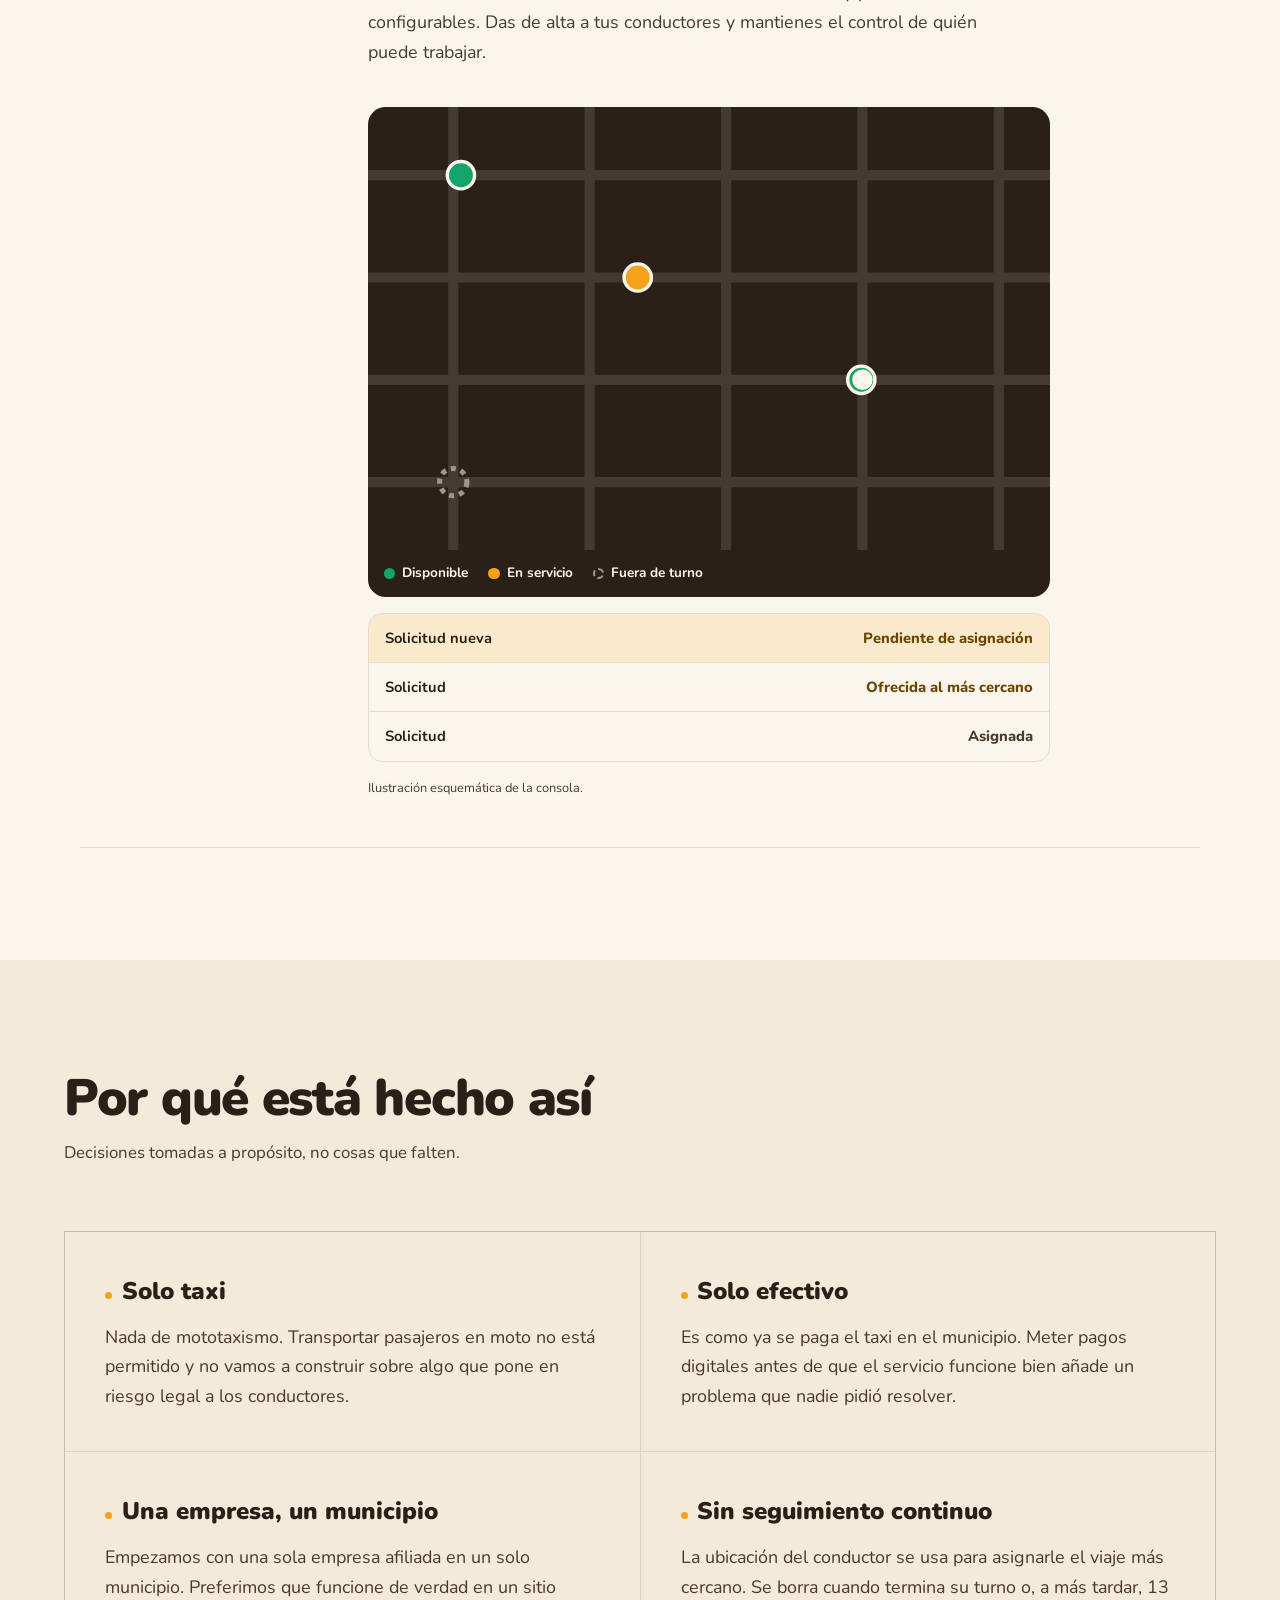
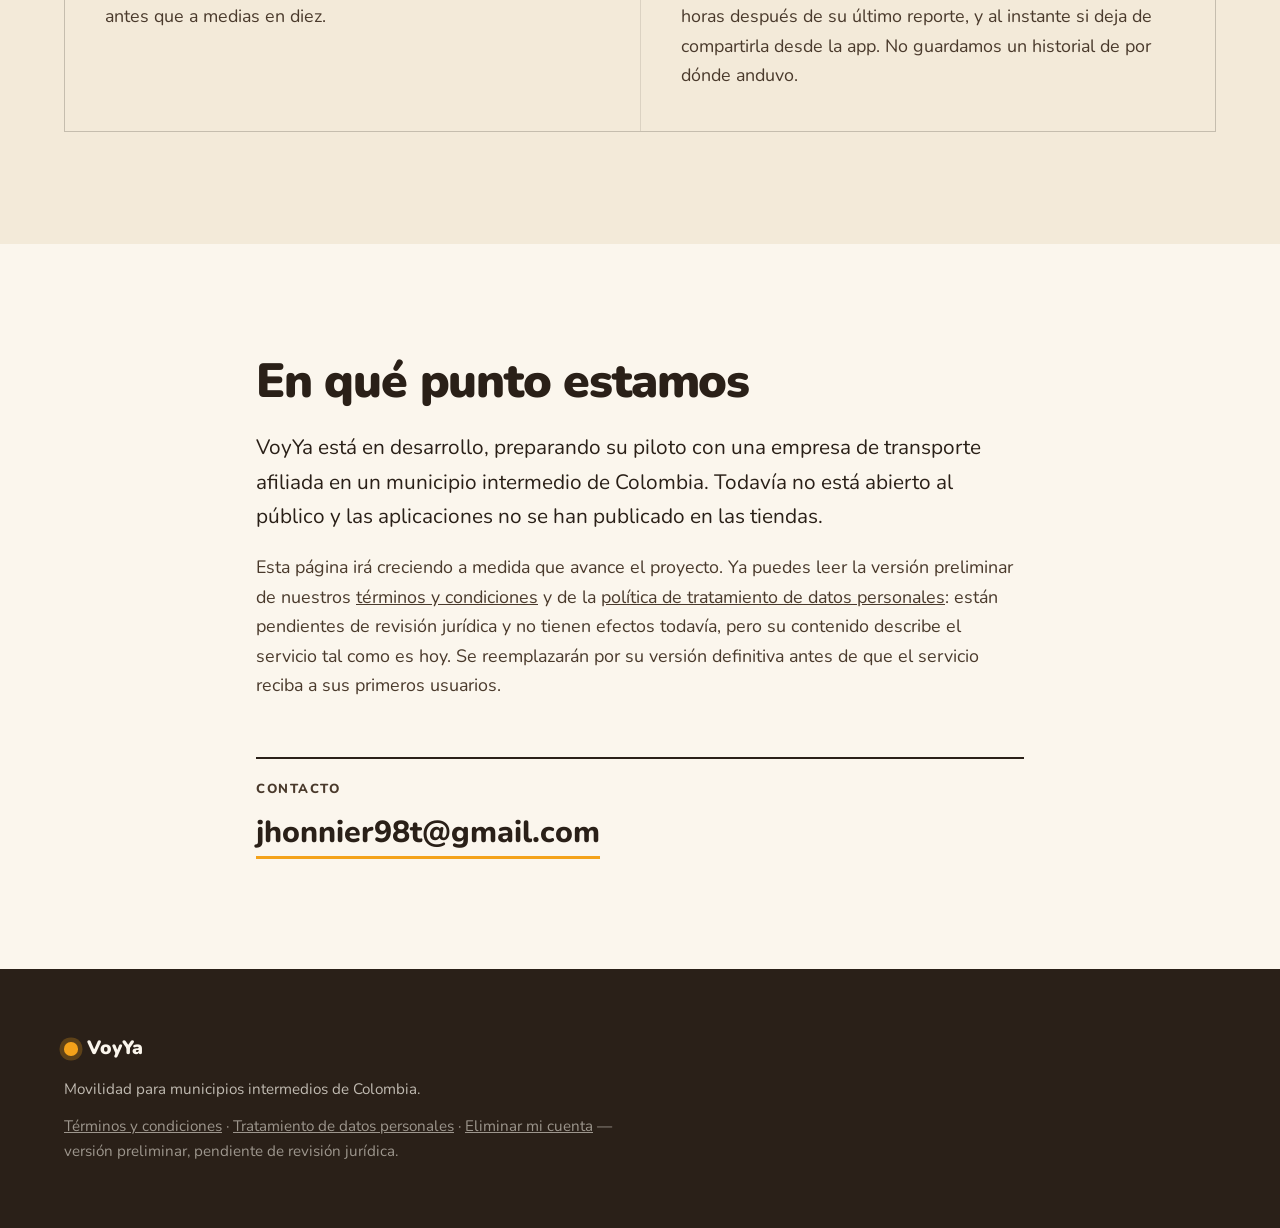
==== commit 6662314a: "feat(legal): public account deletion page for Android and iOS, linked from footers and privacy polic" ====
--- a/index.html
+++ b/index.html
@@ -403,7 +403,8 @@
       </p>
       <p class="footer-legal">
         <a href="terms.html">Términos y condiciones</a> ·
-        <a href="privacy-policy.html">Tratamiento de datos personales</a> —
+        <a href="privacy-policy.html">Tratamiento de datos personales</a> ·
+        <a href="delete-account.html">Eliminar mi cuenta</a> —
         versión preliminar, pendiente de revisión jurídica.
       </p>
     </footer>
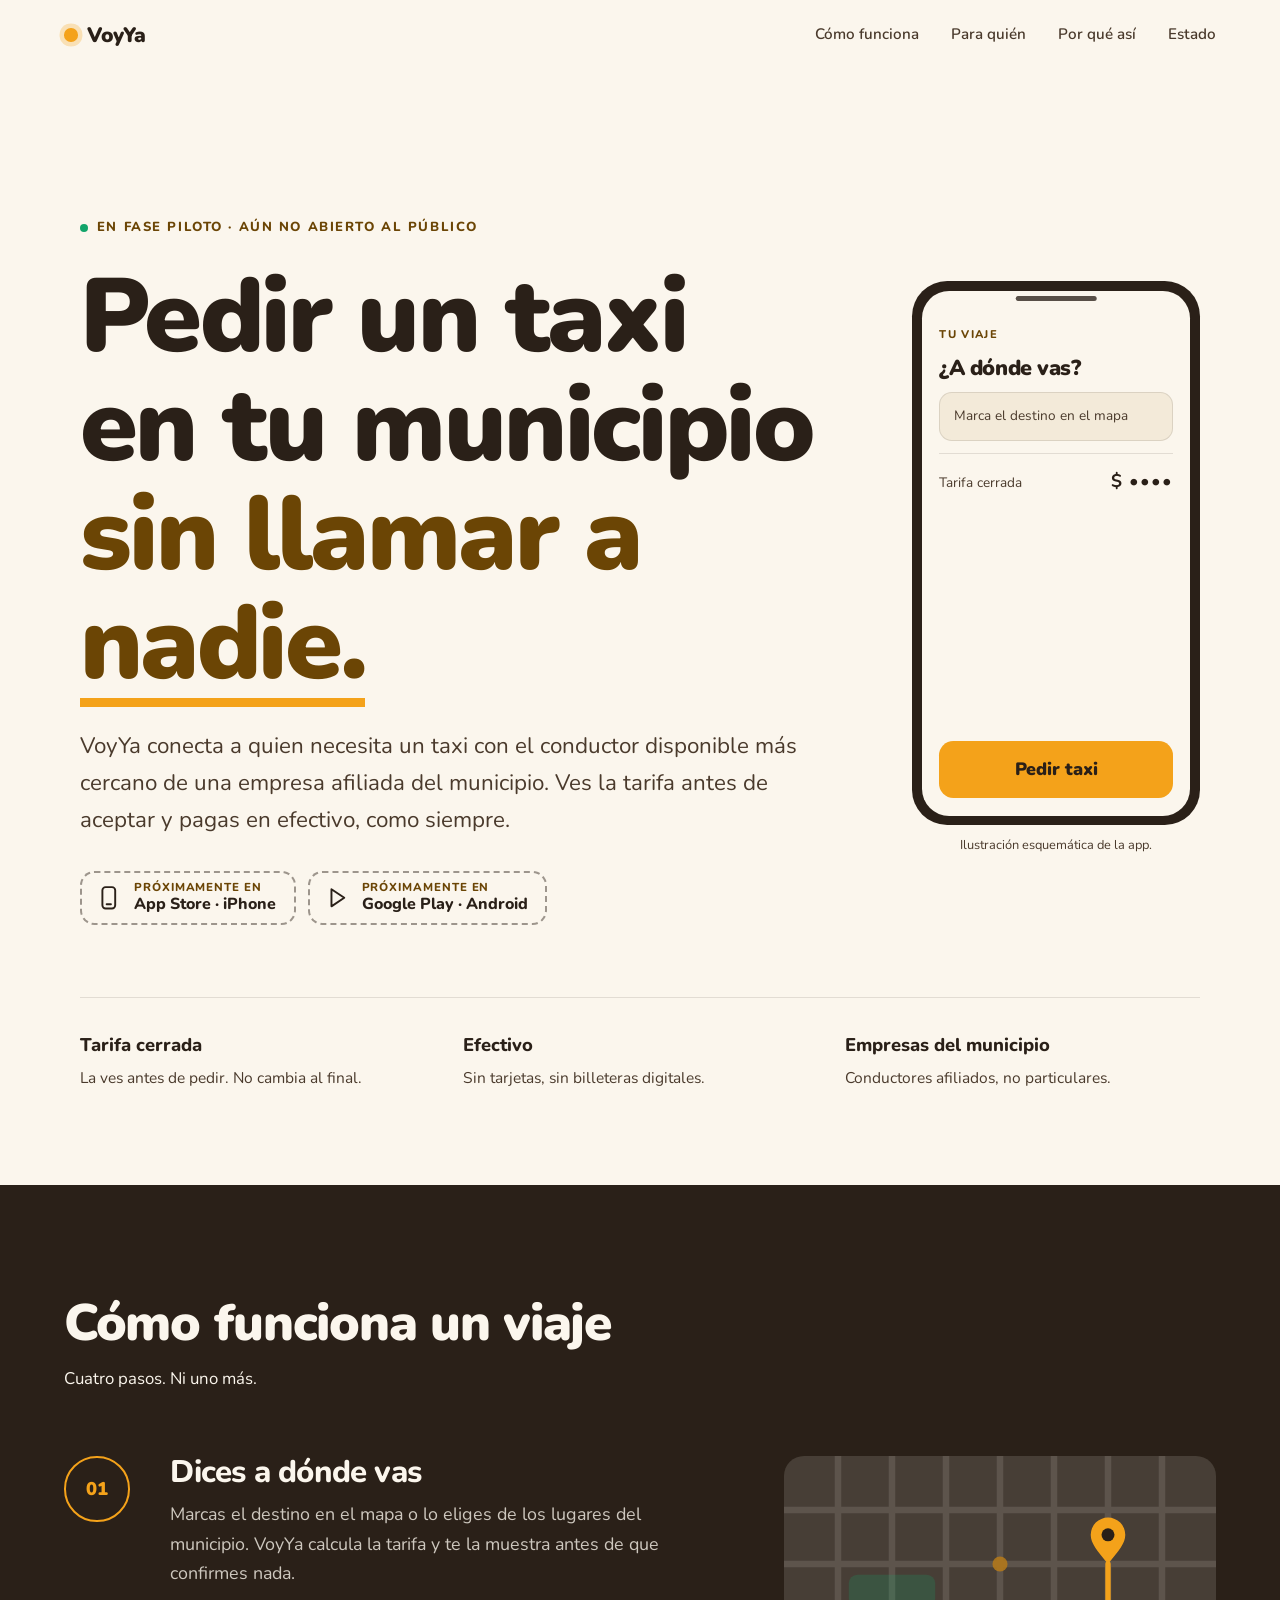
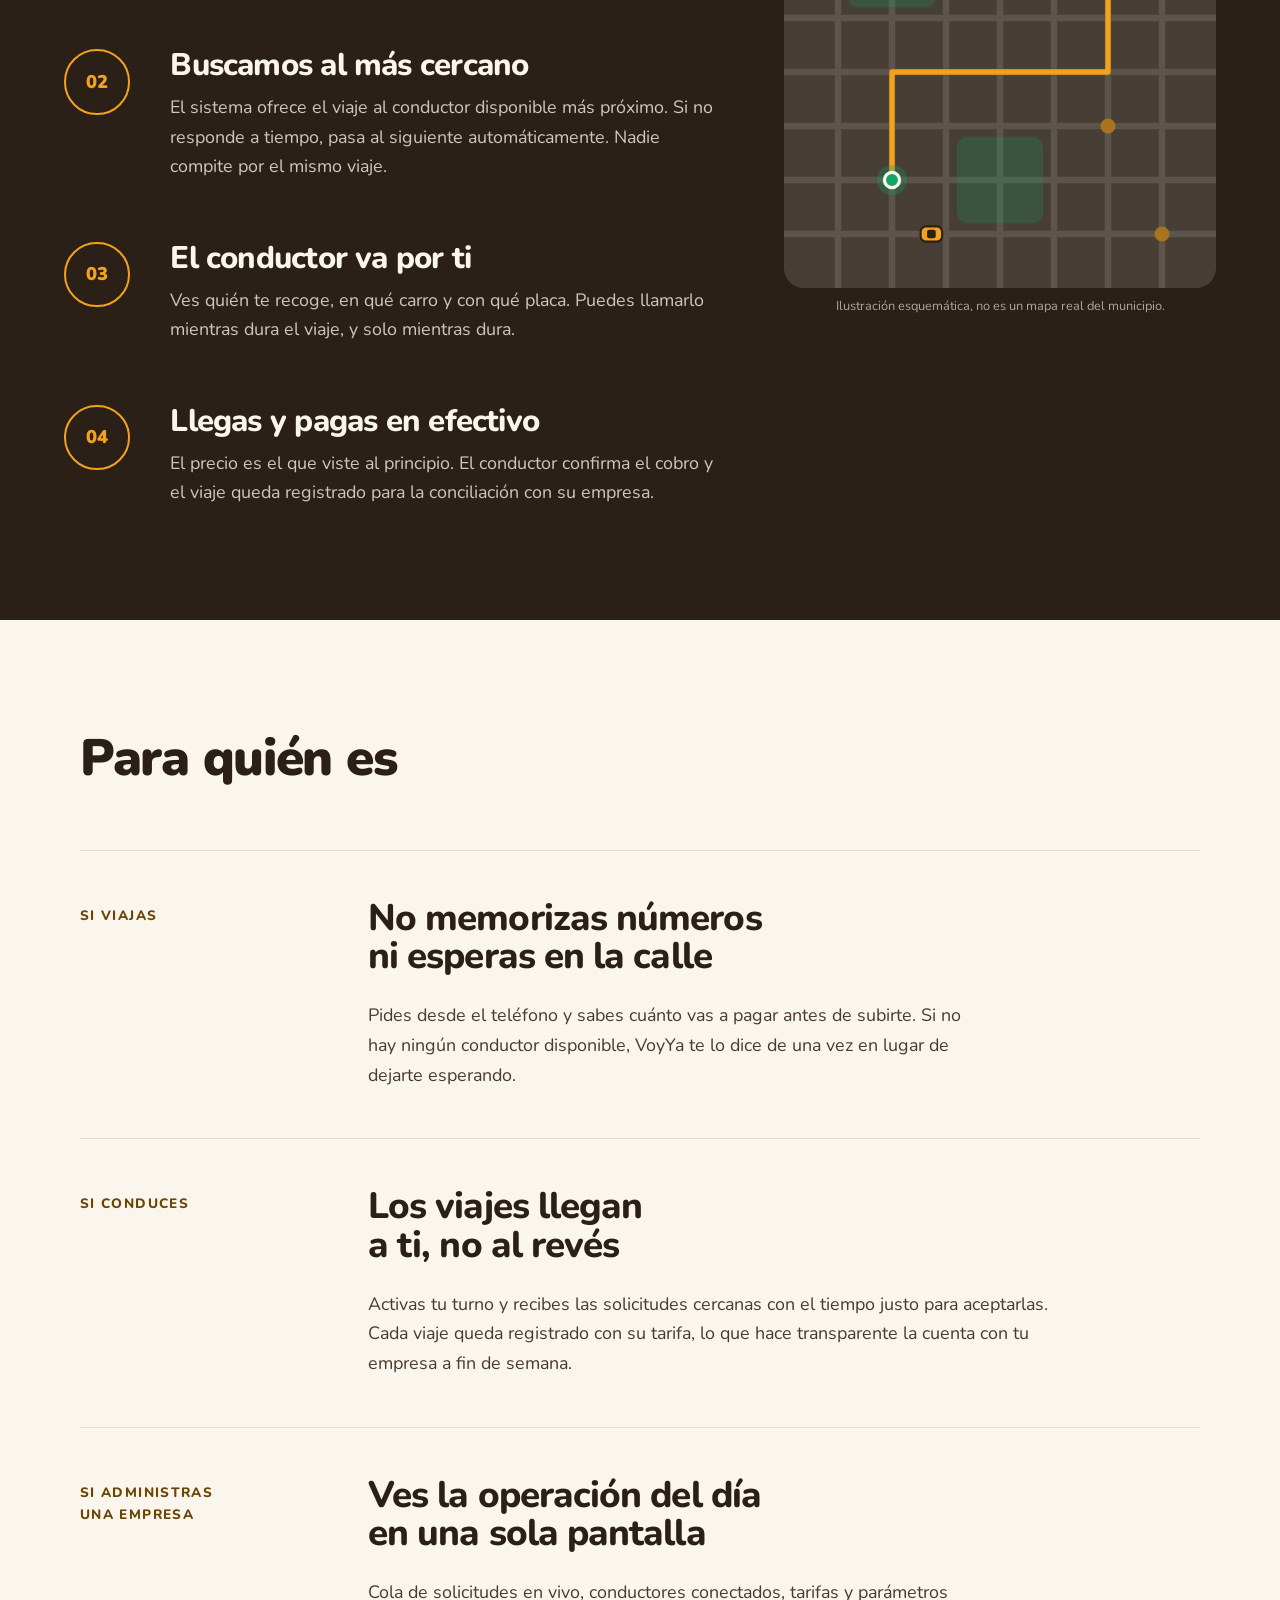
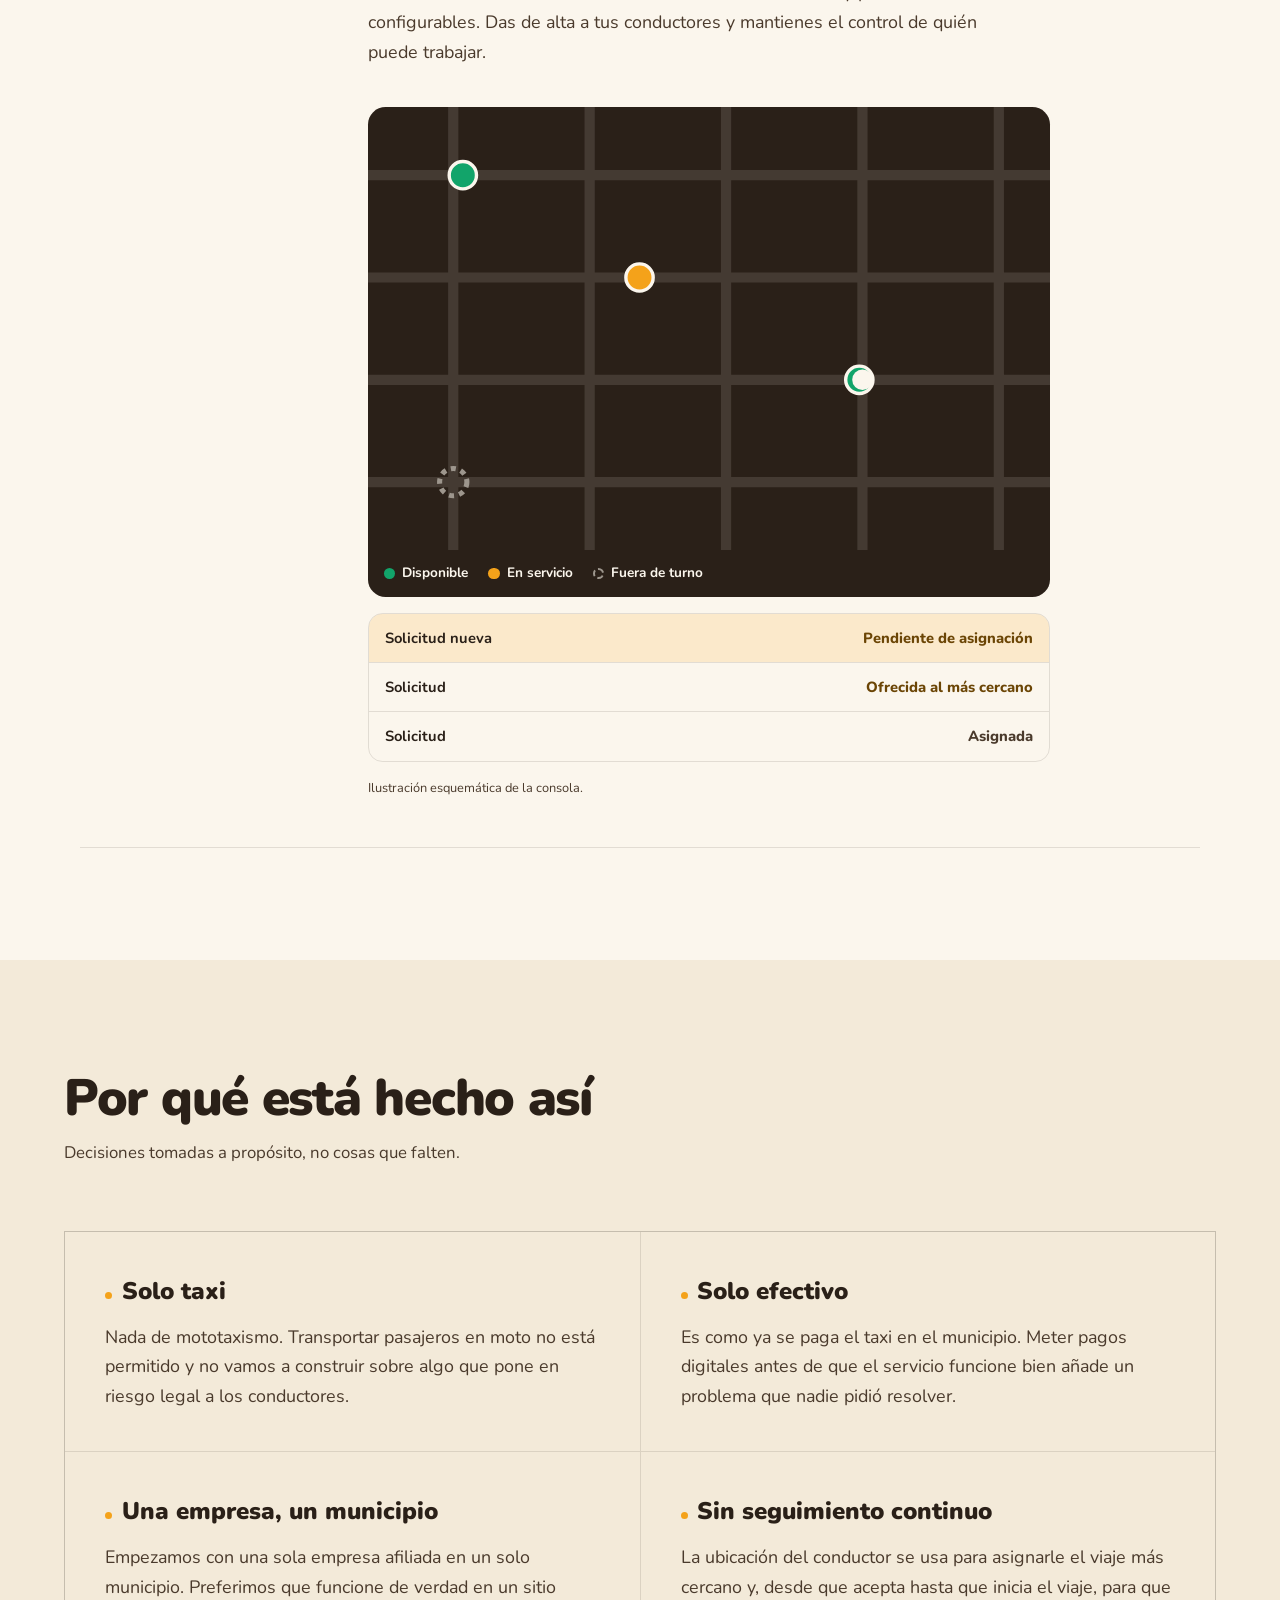
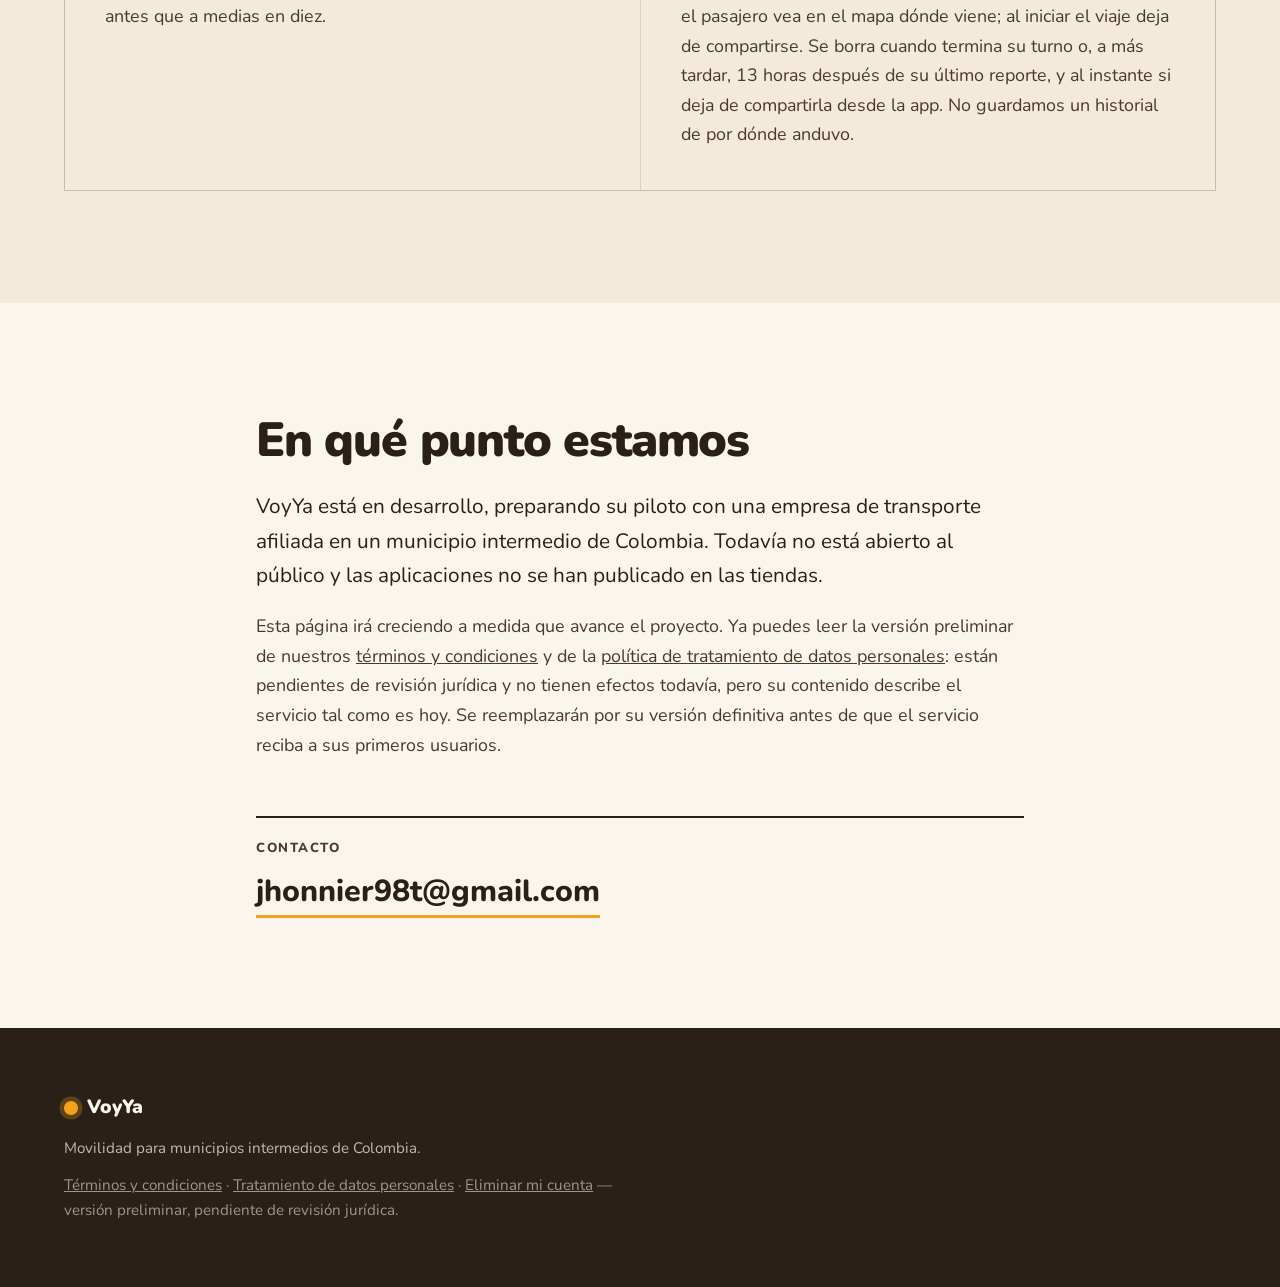
==== commit 9e8f1877: "docs(legal): privacy policy describes the real location tracking, push token and notice v3; account " ====
--- a/index.html
+++ b/index.html
@@ -354,10 +354,12 @@
             <dt>Sin seguimiento continuo</dt>
             <dd>
               La ubicación del conductor se usa para asignarle el viaje más
-              cercano. Se borra cuando termina su turno o, a más tardar, 13
-              horas después de su último reporte, y al instante si deja de
-              compartirla desde la app. No guardamos un historial de por
-              dónde anduvo.
+              cercano y, desde que acepta hasta que inicia el viaje, para que
+              el pasajero vea en el mapa dónde viene; al iniciar el viaje
+              deja de compartirse. Se borra cuando termina su turno o, a más
+              tardar, 13 horas después de su último reporte, y al instante si
+              deja de compartirla desde la app. No guardamos un historial de
+              por dónde anduvo.
             </dd>
           </div>
         </dl>
